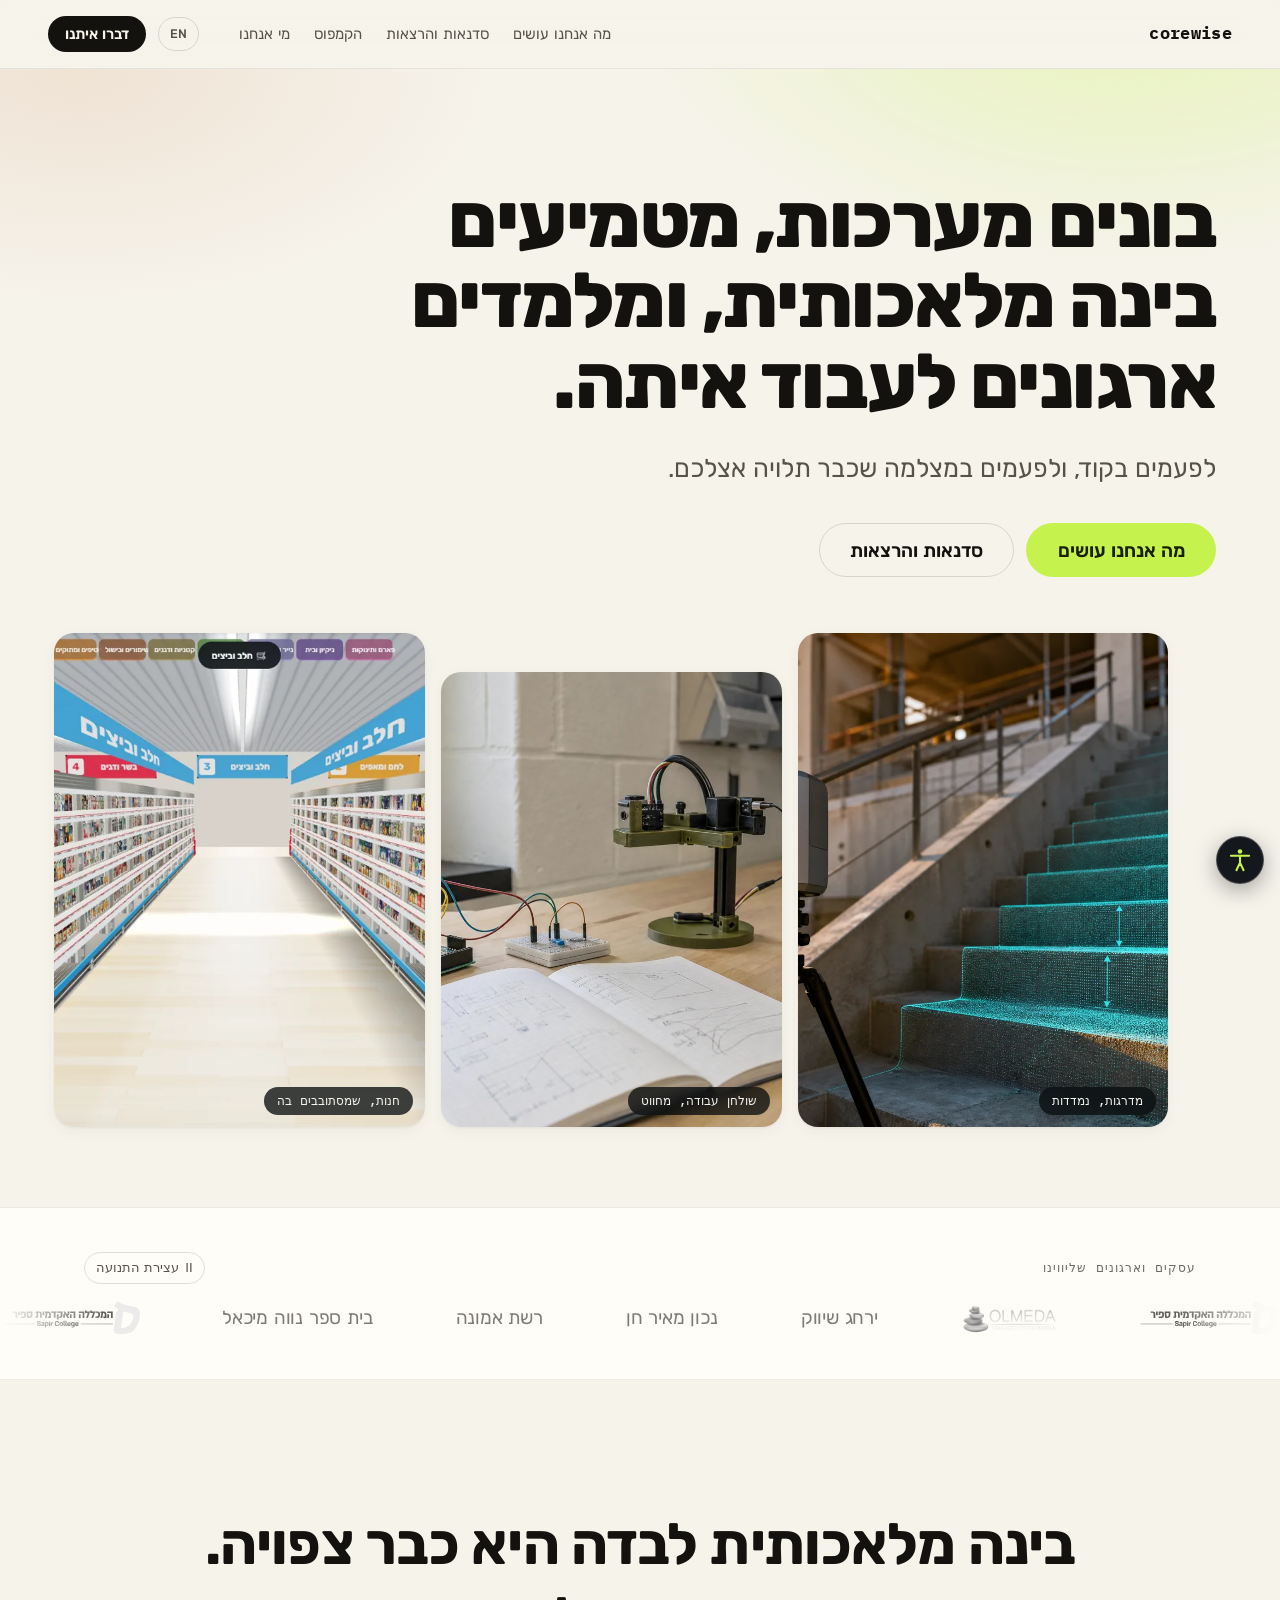
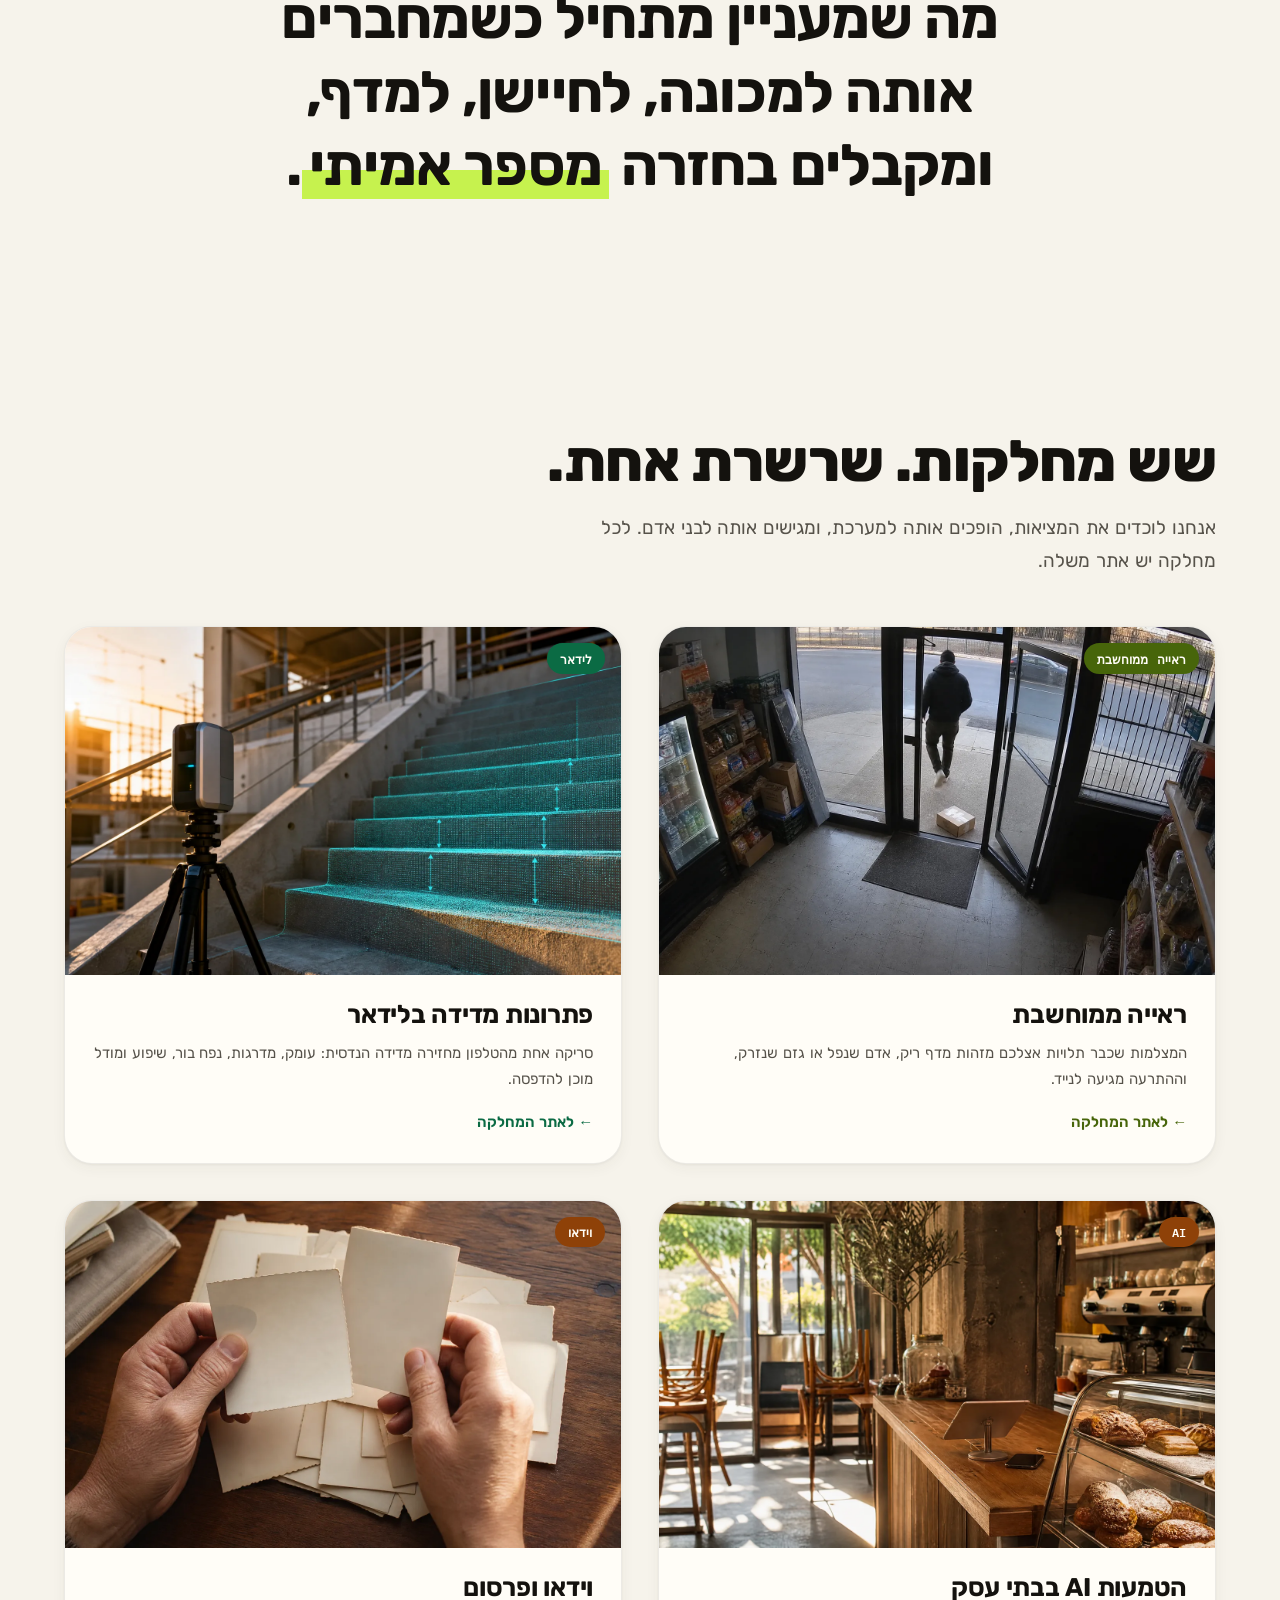
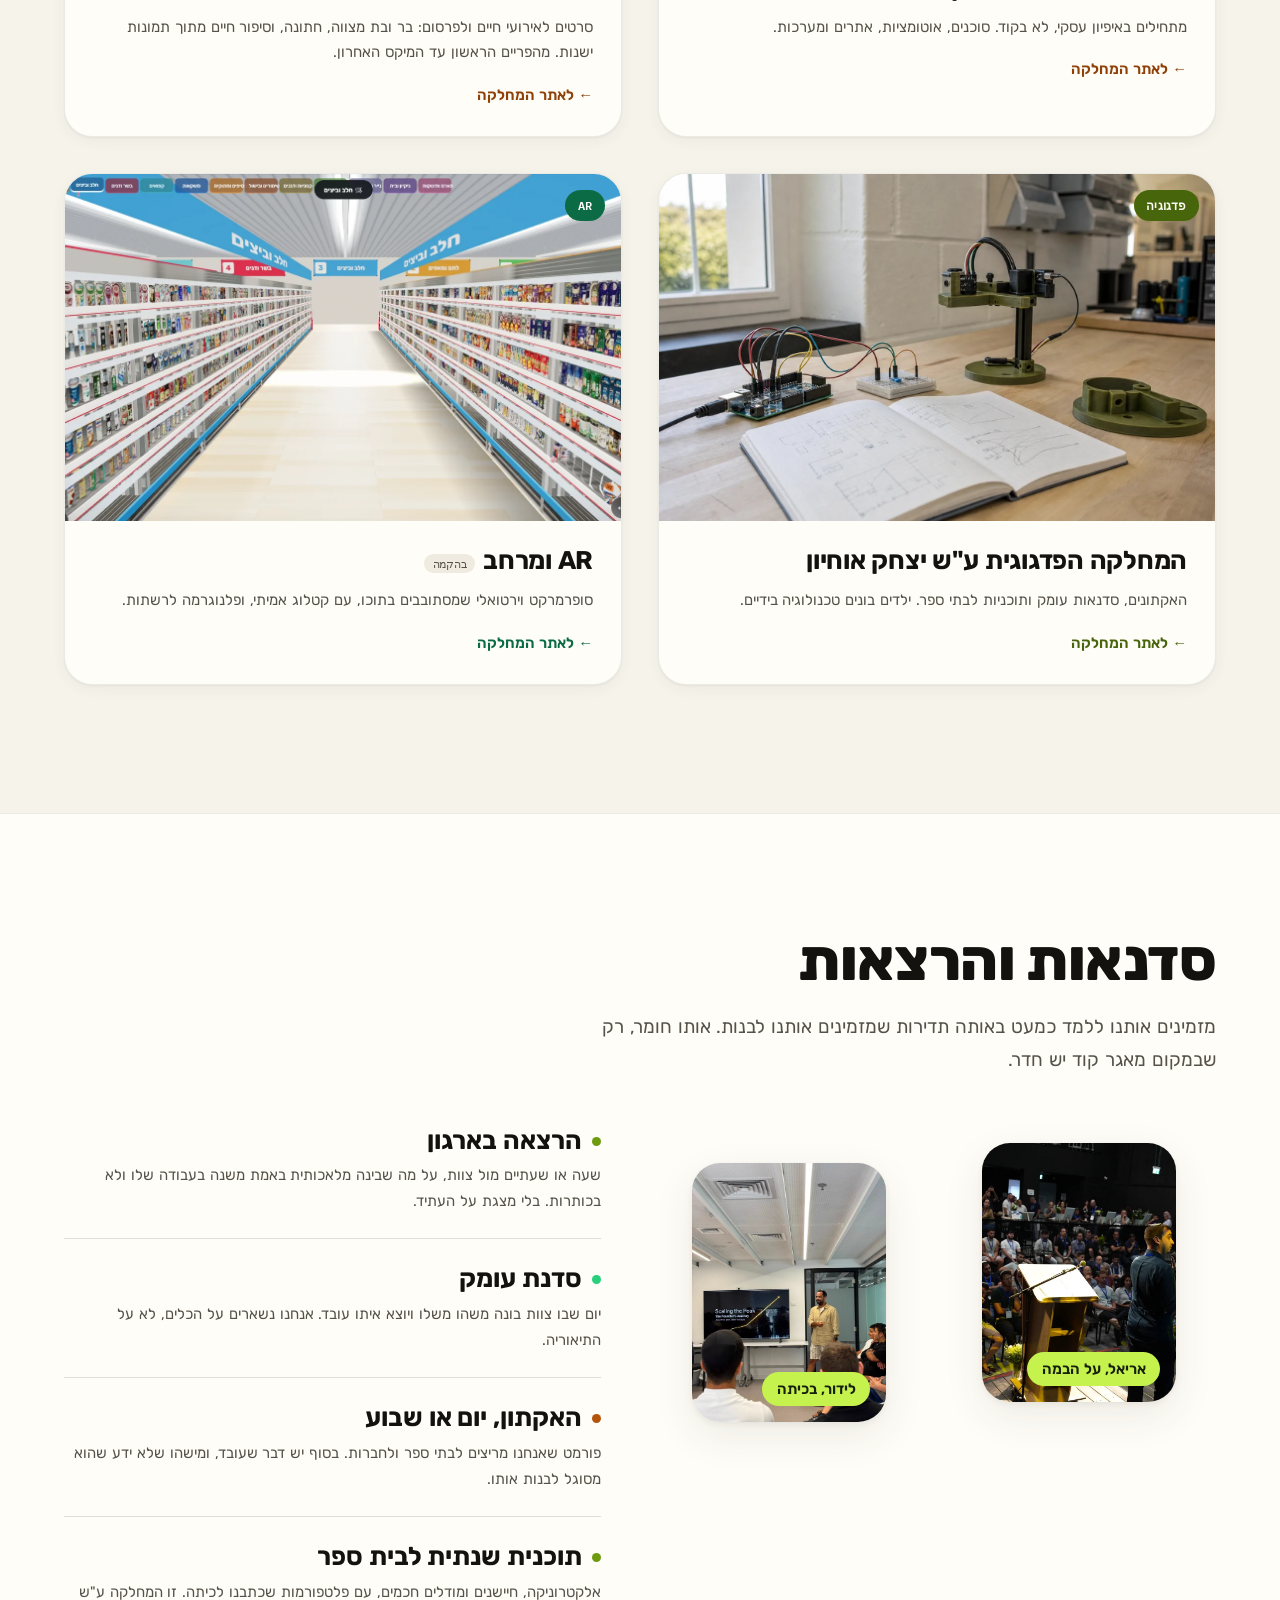
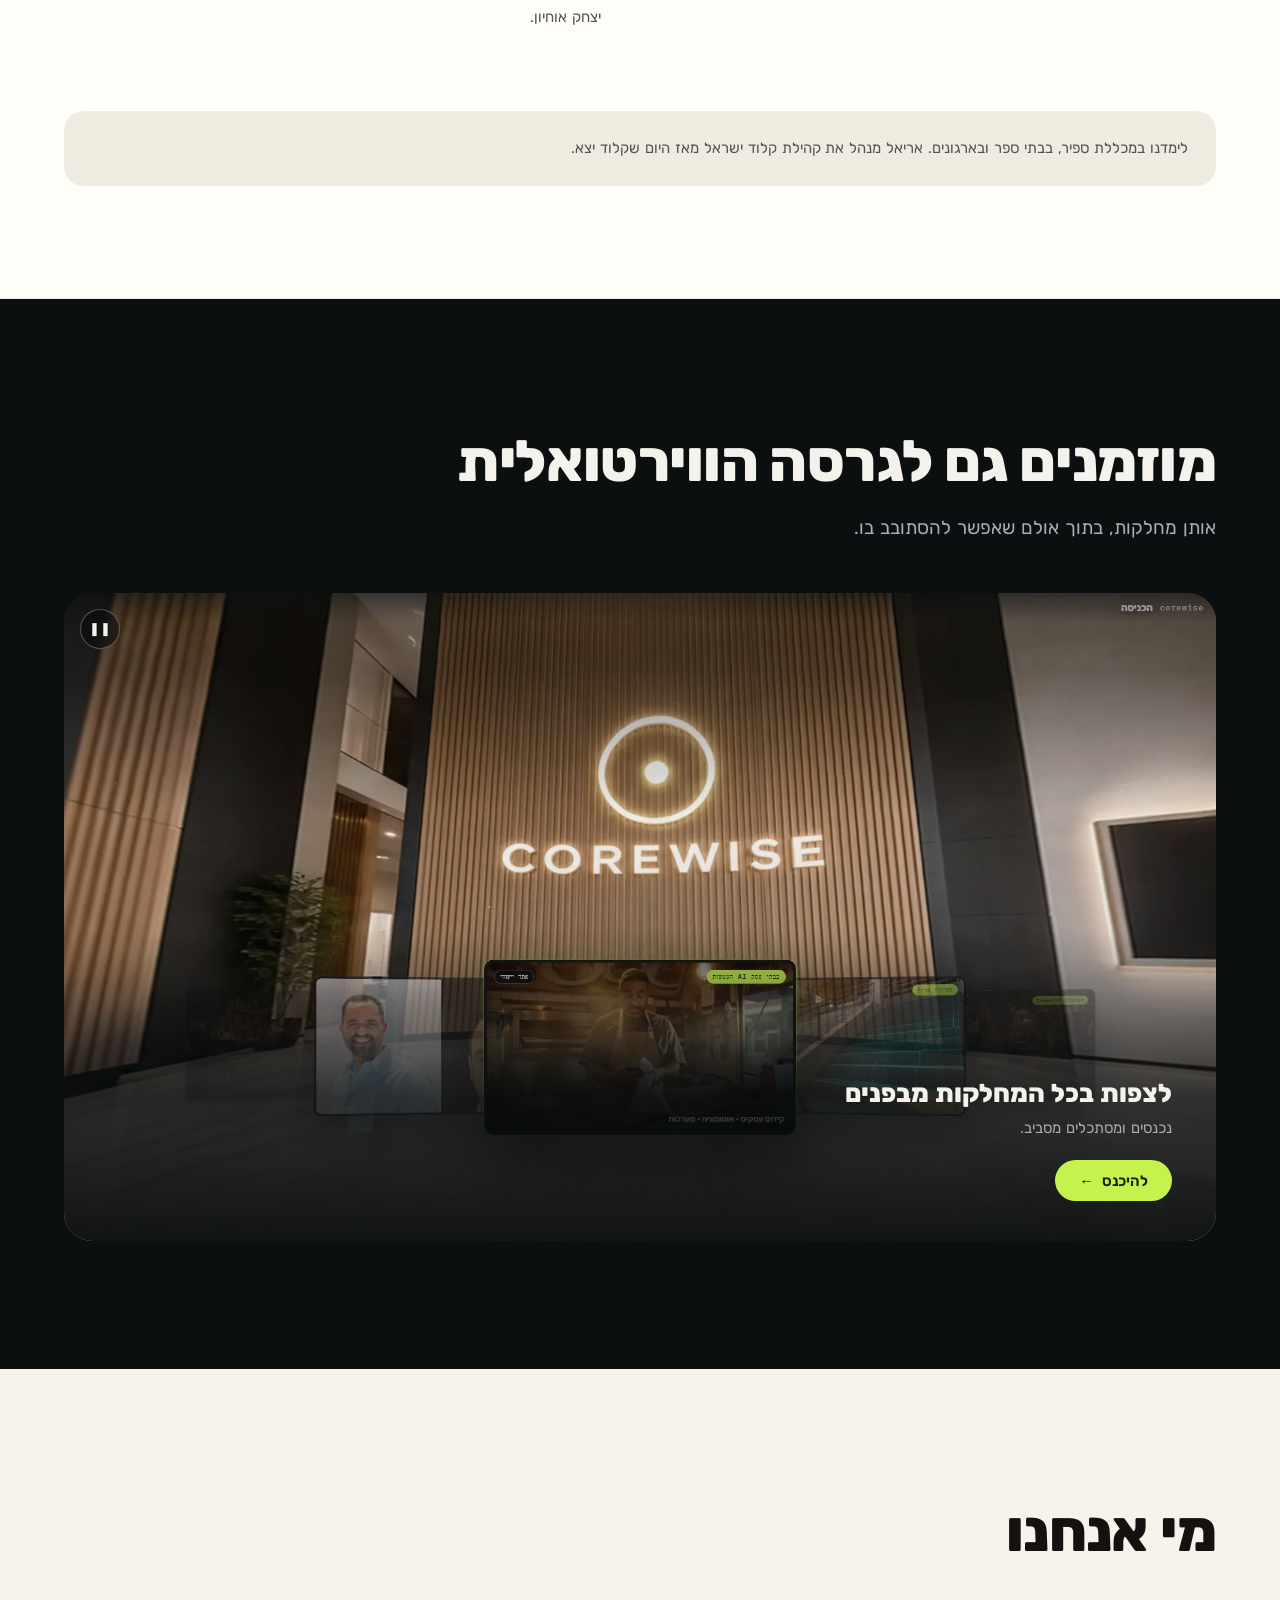
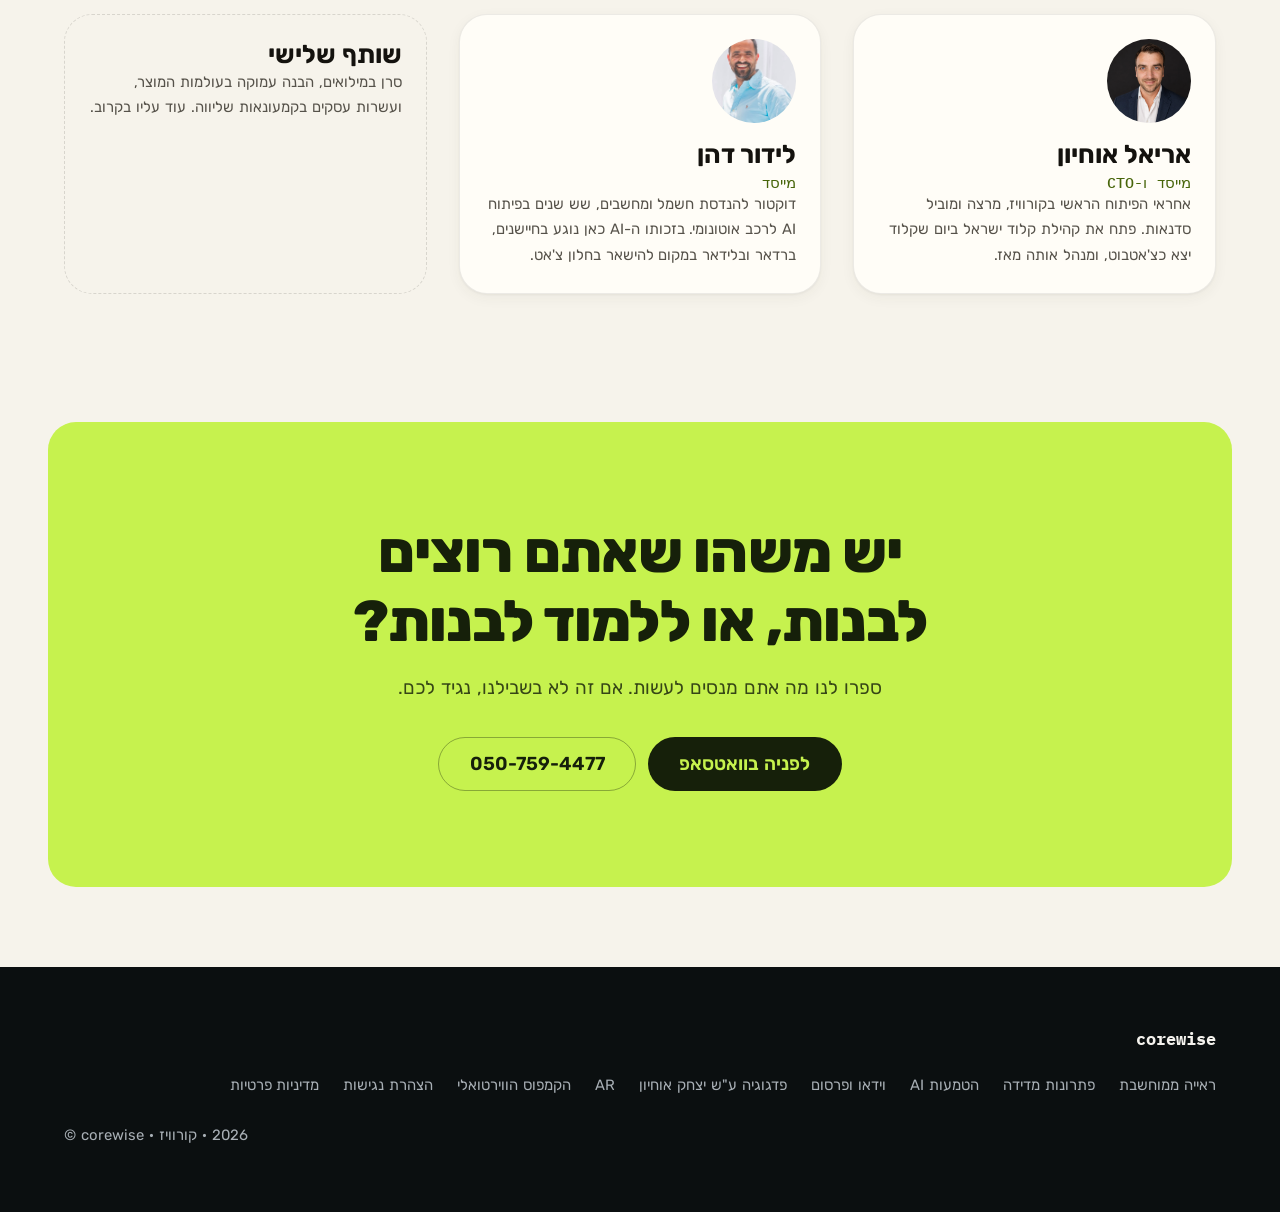
==== index.html @ 63fd4000 "feat: real photographs of Lidor teaching, placed where each one proves something Four photos arrived" ====
<!doctype html>
<html lang="he" dir="rtl">
<head>
<meta charset="utf-8" />
<meta name="viewport" content="width=device-width, initial-scale=1, viewport-fit=cover" />
<title data-en="Corewise · We build systems, we embed AI, and we teach organisations to work with it">Corewise · בונים מערכות, מטמיעים בינה מלאכותית, ומלמדים ארגונים לעבוד איתה</title>
<meta name="description" content="קורוויז: פיתוח מערכות, הטמעת בינה מלאכותית בעסקים, סדנאות והרצאות, מדידה בלידאר וראייה ממוחשבת שהופכת מצלמות קיימות לחכמות. נשארים עד שזה עובד." data-en-content="Corewise: systems development, AI embedded in businesses, workshops and talks, LiDAR measurement, and computer vision that turns existing cameras smart. We stay until it works.">
<meta property="og:title" content="Corewise · בונים בעצמנו, ונשארים עד שזה עובד" data-en-content="Corewise · We build it ourselves, and we stay until it works">
<meta property="og:description" content="שש מחלקות תחת קורה אחת: ראייה ממוחשבת, מדידה בלידאר, הטמעות AI, וידאו, פדגוגיה ו-AR." data-en-content="Six departments under one roof: computer vision, LiDAR, AI, video, pedagogy and AR.">
<meta property="og:image" content="home/campus-still.webp">
<meta name="theme-color" content="#F6F3EB">
<link rel="icon" href="favicon.svg" type="image/svg+xml">
<link rel="preconnect" href="https://fonts.googleapis.com">
<link rel="preconnect" href="https://fonts.gstatic.com" crossorigin>
<link href="https://fonts.googleapis.com/css2?family=Rubik:wght@400;500;600;700;800&family=IBM+Plex+Mono:wght@400;500&display=swap" rel="stylesheet">
<link rel="preload" as="image" href="home/campus-still.webp">
<link rel="stylesheet" href="a11y.css?v=1787100000">
<link rel="stylesheet" href="clients.css?v=1787500000">
<link rel="stylesheet" href="home.css?v=1788000000">
<script src="a11y.js?v=1787100000"></script>
<script src="i18n.js?v=1787100000" defer></script>
<script src="clients.js?v=1787500000" defer></script>
<script src="home.js?v=1788000000" defer></script>
<script src="pixel.js?v=1787900000" defer></script>
</head>
<body>
<noscript><img height="1" width="1" style="display:none" alt=""
src="https://www.facebook.com/tr?id=1063707116175844&ev=PageView&noscript=1"/></noscript>


<a class="cw-skip" href="#main" data-en="Skip to main content">דלג לתוכן הראשי</a>

<header class="top" role="banner">
  <a class="top__brand" href="/" aria-label="קורוויז, לדף הבית" data-en-aria-label="Corewise, home">corewise</a>
  <nav class="top__nav" aria-label="ניווט ראשי" data-en-aria-label="Main navigation">
    <a href="#work" data-en="What we do">מה אנחנו עושים</a>
    <a href="#learn" data-en="Workshops">סדנאות והרצאות</a>
    <a href="#built" data-en="The campus">הקמפוס</a>
    <a href="#who" data-en="Who we are">מי אנחנו</a>
  </nav>
  <span class="top__right">
    <button type="button" class="top__lang" data-lang-toggle lang="en" dir="ltr" aria-label="Switch to English">EN</button>
    <a class="top__wa" href="https://wa.me/972507594477" data-en="Talk to us">דברו איתנו</a>
  </span>
</header>

<main id="main" tabindex="-1" role="main">

  <!-- ── the answer, in five seconds ───────────────────────────────── -->
  <section class="hero">
    <div class="ambient" aria-hidden="true"></div>
    <div class="hero__in stagger">
      <h1 style="--i:0" data-en="We build systems, we embed AI, and we teach organisations to work with it.">בונים מערכות, מטמיעים בינה מלאכותית, ומלמדים ארגונים לעבוד איתה.</h1>
      <p class="hero__lede" style="--i:1" data-en="Sometimes in code, and sometimes in the camera already on your wall.">לפעמים בקוד, ולפעמים במצלמה שכבר תלויה אצלכם.</p>
      <div class="hero__cta" style="--i:2">
        <a class="btn btn--primary btn--lg" href="#work" data-en="See what we do">מה אנחנו עושים</a>
        <a class="btn btn--ghost btn--lg" href="#learn" data-en="Workshops and talks">סדנאות והרצאות</a>
      </div>
    </div>
  </section>

  <!-- Colour arrives before any of the copy does, and it is colour from the
       work itself: a scan, a classroom, a shop floor. -->
  <div class="strip" role="list">
    <figure role="listitem">
      <img src="measure/img/hero.webp" alt="סורק לידאר על גרם מדרגות, עם ענן נקודות" data-en-alt="A LiDAR scanner on a staircase with a point cloud" loading="lazy" decoding="async" width="1600" height="904">
      <figcaption data-en="A staircase, measured">מדרגות, נמדדות</figcaption>
    </figure>
    <figure role="listitem">
      <img src="pedagogy/img/hero.webp" alt="שולחן עבודה עם זרוע רובוטית ומחברת שרטוטים" data-en-alt="A workbench with a robot arm and a drawing notebook" loading="lazy" decoding="async" width="1600" height="900">
      <figcaption data-en="A workbench, wired">שולחן עבודה, מחווט</figcaption>
    </figure>
    <figure role="listitem">
      <img src="ar/img/store.webp" alt="מעבר בסופרמרקט וירטואלי, שילוט מחלקות ומדפים מלאים משני הצדדים" data-en-alt="An aisle in a virtual supermarket, department signage and full shelves on both sides" loading="lazy" decoding="async" width="1400" height="700">
      <figcaption data-en="A shop, walkable">חנות, שמסתובבים בה</figcaption>
    </figure>
  </div>

  <!-- ── the client wall ───────────────────────────────────────────── -->
  <section data-cw-clients data-base="" class="home-clients"></section>

  <section class="thesis">
    <p data-en-html="Artificial intelligence on its own is already predictable. It gets interesting when you connect it to a machine, a sensor, a shelf, and it hands back <mark>a real number</mark>.">בינה מלאכותית לבדה היא כבר צפויה. מה שמעניין מתחיל כשמחברים אותה למכונה, לחיישן, למדף, ומקבלים בחזרה <mark>מספר אמיתי</mark>.</p>
  </section>

  <!-- ── six departments ───────────────────────────────────────────── -->
  <section id="work" class="dept" aria-labelledby="dept-h">
    <header class="sec-head">
      <h2 id="dept-h" data-en="Six departments. One chain.">שש מחלקות. שרשרת אחת.</h2>
      <p data-en="We capture reality, turn it into a system, and hand it to people. Every department has a site of its own.">אנחנו לוכדים את המציאות, הופכים אותה למערכת, ומגישים אותה לבני אדם. לכל מחלקה יש אתר משלה.</p>
    </header>
    <div class="dgrid">
      <a class="dcard" href="/vision/" style="--acc:#6E9B0E;--acc-d:#47650A">
        <span class="dcard__shot">
          <img src="vision/img/hero.webp" alt="פריים ממצלמת אבטחה בכניסה לחנות, אדם יוצא ומשאיר חבילה על הרצפה" data-en-alt="A security camera frame at a shop entrance, a person leaving and a parcel left on the floor" loading="lazy" decoding="async" width="1600" height="900">
          <span class="dcard__chip" data-en="Computer vision">ראייה ממוחשבת</span>
        </span>
        <span class="dcard__body">
          <h3 data-en="Computer vision">ראייה ממוחשבת</h3>
          <p data-en="The cameras already on your wall spot an empty shelf, a person who fell or dumped green waste, and the alert reaches a phone.">המצלמות שכבר תלויות אצלכם מזהות מדף ריק, אדם שנפל או גזם שנזרק, וההתרעה מגיעה לנייד.</p>
          <span class="dcard__go" data-en="Open the department site"><i aria-hidden="true">←</i> לאתר המחלקה</span>
        </span>
      </a>
      <a class="dcard" href="/measure/" style="--acc:#26D07C;--acc-d:#0B6B44">
        <span class="dcard__shot">
          <img src="measure/img/hero.webp" alt="סריקת לידאר של גרם מדרגות" data-en-alt="A LiDAR scan of a staircase" loading="lazy" decoding="async" width="1600" height="904">
          <span class="dcard__chip" data-en="LiDAR">לידאר</span>
        </span>
        <span class="dcard__body">
          <h3 data-en="LiDAR measurement">פתרונות מדידה בלידאר</h3>
          <p data-en="One scan from a phone returns an engineering measurement: depth, stairs, pit volume, slope, and a model ready to print.">סריקה אחת מהטלפון מחזירה מדידה הנדסית: עומק, מדרגות, נפח בור, שיפוע ומודל מוכן להדפסה.</p>
          <span class="dcard__go" data-en="Open the department site"><i aria-hidden="true">←</i> לאתר המחלקה</span>
        </span>
      </a>
      <a class="dcard" href="/ai/" style="--acc:#B4530A;--acc-d:#8E4108">
        <span class="dcard__shot">
          <img src="ai/img/hero.webp" alt="דלפק של בית קפה ומאפייה, עם מסך קופה על השיש" data-en-alt="The counter of a cafe and bakery, with a point of sale screen on it" loading="lazy" decoding="async" width="1600" height="904">
          <span class="dcard__chip" data-en="AI">AI</span>
        </span>
        <span class="dcard__body">
          <h3 data-en="AI embedded in businesses">הטמעות AI בבתי עסק</h3>
          <p data-en="We start with a business spec, not with code. Agents, automations, sites and systems.">מתחילים באיפיון עסקי, לא בקוד. סוכנים, אוטומציות, אתרים ומערכות.</p>
          <span class="dcard__go" data-en="Open the department site"><i aria-hidden="true">←</i> לאתר המחלקה</span>
        </span>
      </a>
      <a class="dcard" href="/video/" style="--acc:#B4530A;--acc-d:#8E4108">
        <span class="dcard__shot">
          <img src="video/img/hero.webp" alt="ידיים מחזיקות צרור תצלומים ישנים מעל שולחן עץ" data-en-alt="Hands holding a bundle of old photographs over a wooden table" loading="lazy" decoding="async" width="1600" height="900">
          <span class="dcard__chip" data-en="Video">וידאו</span>
        </span>
        <span class="dcard__body">
          <h3 data-en="Video and advertising">וידאו ופרסום</h3>
          <p data-en="Films for life events and for advertising: bar and bat mitzvah, a wedding, a life story built out of old photographs. From the first frame to the last mix.">סרטים לאירועי חיים ולפרסום: בר ובת מצווה, חתונה, וסיפור חיים מתוך תמונות ישנות. מהפריים הראשון עד המיקס האחרון.</p>
          <span class="dcard__go" data-en="Open the department site"><i aria-hidden="true">←</i> לאתר המחלקה</span>
        </span>
      </a>
      <a class="dcard" href="/pedagogy/" style="--acc:#6E9B0E;--acc-d:#47650A">
        <span class="dcard__shot">
          <img src="pedagogy/img/hero.webp" alt="שולחן עבודה עם זרוע רובוטית, מעגל אלקטרוני ומחברת שרטוטים פתוחה" data-en-alt="A workbench with a robot arm, a breadboard circuit and an open drawing notebook" loading="lazy" decoding="async" width="1600" height="900">
          <span class="dcard__chip" data-en="Pedagogy">פדגוגיה</span>
        </span>
        <span class="dcard__body">
          <h3 data-en="The Yitzhak Ohayon Pedagogy Department">המחלקה הפדגוגית ע"ש יצחק אוחיון</h3>
          <p data-en="Hackathons, deep workshops and school programmes. Children build technology with their hands.">האקתונים, סדנאות עומק ותוכניות לבתי ספר. ילדים בונים טכנולוגיה בידיים.</p>
          <span class="dcard__go" data-en="Open the department site"><i aria-hidden="true">←</i> לאתר המחלקה</span>
        </span>
      </a>
      <a class="dcard" href="/ar/" style="--acc:#26D07C;--acc-d:#0B6B44">
        <span class="dcard__shot">
          <img src="ar/img/store.webp" alt="סופרמרקט וירטואלי" data-en-alt="A virtual supermarket" loading="lazy" decoding="async" width="1400" height="700">
          <span class="dcard__chip" data-en="AR">AR</span>
        </span>
        <span class="dcard__body">
          <h3 data-en="AR and spatial">AR ומרחב<span class="tag" data-en="in build">בהקמה</span></h3>
          <p data-en="A virtual supermarket you walk through, with a real catalogue, and a planogram for chains.">סופרמרקט וירטואלי שמסתובבים בתוכו, עם קטלוג אמיתי, ופלנוגרמה לרשתות.</p>
          <span class="dcard__go" data-en="Open the department site"><i aria-hidden="true">←</i> לאתר המחלקה</span>
        </span>
      </a>
    </div>
  </section>


  <!-- ── workshops and talks ───────────────────────────────────────── -->
  <section id="learn" class="learn" aria-labelledby="learn-h">
    <header class="sec-head">
      <h2 id="learn-h" data-en="Workshops and talks">סדנאות והרצאות</h2>
      <p data-en="We are asked to come and teach almost as often as we are asked to come and build. Same material, a room instead of a repository.">מזמינים אותנו ללמד כמעט באותה תדירות שמזמינים אותנו לבנות. אותו חומר, רק שבמקום מאגר קוד יש חדר.</p>
    </header>

    <div class="learn__grid">
      <div class="learn__shots">
        <figure class="learn__shot">
          <img src="works/lecture1.webp" alt="אריאל אוחיון מרצה מול אולם מלא" data-en-alt="Ariel Ohayon speaking to a full room" loading="lazy" decoding="async" width="1400" height="934">
          <figcaption class="learn__badge" data-en="Ariel, on stage">אריאל, על הבמה</figcaption>
        </figure>
        <figure class="learn__shot learn__shot--b">
          <img src="home/lidor-talk.webp" alt="לידור דהן מדבר מול קבוצת נערים בכיתה, על המסך הרצאה על מסע יזמות" data-en-alt="Lidor Dahan speaking to a group of teens in a classroom, a founder's-journey talk on the screen" loading="lazy" decoding="async" width="1100" height="1466">
          <figcaption class="learn__badge" data-en="Lidor, in the classroom">לידור, בכיתה</figcaption>
        </figure>
      </div>

      <div class="lgrid">
      <article class="lcard" style="--acc:#6E9B0E">
        <h3 data-en="A talk inside your organisation">הרצאה בארגון</h3>
        <p data-en="An hour or two in front of a team, on what AI actually changes in their work rather than in the headlines. No slideware about the future.">שעה או שעתיים מול צוות, על מה שבינה מלאכותית באמת משנה בעבודה שלו ולא בכותרות. בלי מצגת על העתיד.</p>
      </article>
      <article class="lcard" style="--acc:#26D07C">
        <h3 data-en="A deep workshop">סדנת עומק</h3>
        <p data-en="A day where a team builds something of its own and leaves with it working. We stay on the tools, not on the theory.">יום שבו צוות בונה משהו משלו ויוצא איתו עובד. אנחנו נשארים על הכלים, לא על התיאוריה.</p>
      </article>
      <article class="lcard" style="--acc:#B4530A">
        <h3 data-en="A hackathon, a day or a week">האקתון, יום או שבוע</h3>
        <p data-en="A format we run for schools and for companies. At the end of it there is a working thing, and somebody who did not know they could build it.">פורמט שאנחנו מריצים לבתי ספר ולחברות. בסוף יש דבר שעובד, ומישהו שלא ידע שהוא מסוגל לבנות אותו.</p>
      </article>
      <article class="lcard" style="--acc:#6E9B0E">
        <h3 data-en="A year-long school programme">תוכנית שנתית לבית ספר</h3>
        <p data-en="Electronics, sensors and smart models, with platforms we wrote for the classroom. This is the department named for Yitzhak Ohayon.">אלקטרוניקה, חיישנים ומודלים חכמים, עם פלטפורמות שכתבנו לכיתה. זו המחלקה ע"ש יצחק אוחיון.</p>
      </article>
      </div>
    </div>

    <p class="learn__proof" data-en="We have taught at Sapir College, in schools and inside organisations. Ariel has run the Claude Israel community since the day Claude launched.">לימדנו במכללת ספיר, בבתי ספר ובארגונים. אריאל מנהל את קהילת קלוד ישראל מאז היום שקלוד יצא.</p>
  </section>

  <!-- ── proof: the things we made ─────────────────────────────────── -->
  <section id="built" class="built" aria-labelledby="built-h">
    <header class="sec-head">
      <h2 id="built-h" data-en="You are welcome in the virtual version too">מוזמנים גם לגרסה הווירטואלית</h2>
      <p data-en="The same departments, inside a hall you can walk around.">אותן מחלקות, בתוך אולם שאפשר להסתובב בו.</p>
    </header>

    <!-- One address to read the company, one address to be shown what it can
         build. This is the door to the second one: a real link, not an iframe
         that half-opens the experience inside the page. -->
    <div class="door">
      <!-- The still showed an empty lobby, which advertised nothing. This is
           the hall itself, stepping through its departments, so the door shows
           what is behind it. Decorative to assistive tech: the link beside it
           already says where it goes. -->
      <video class="door__bg" poster="home/campus-still.webp" width="1920" height="1080"
             muted loop playsinline preload="none" aria-hidden="true" tabindex="-1"
             data-src="home/campus-loop.mp4" data-src-sm="home/campus-loop-720.mp4"></video>
      <a class="door__hit" href="/campus/">
        <span class="door__in">
          <span class="door__t" data-en="See every department from the inside">לצפות בכל המחלקות מבפנים</span>
          <span class="door__sub" data-en="Step in and look around.">נכנסים ומסתכלים מסביב.</span>
          <span class="door__go"><span data-en="Come in">להיכנס</span> <i aria-hidden="true">←</i></span>
        </span>
      </a>
      <!-- WCAG 2.2.2: motion that starts on its own and runs past five seconds
           needs a control. Added by home.js, so it never appears without one
           that works. -->
    </div>

  </section>

  <!-- ── who ───────────────────────────────────────────────────────── -->
  <section id="who" class="who" aria-labelledby="who-h">
    <header class="sec-head">
      <h2 id="who-h" data-en="Who we are">מי אנחנו</h2>
    </header>
    <div class="people">
      <article class="person">
        <img src="ariel.webp" alt="אריאל אוחיון" data-en-alt="Ariel Ohayon" loading="lazy" decoding="async" width="300" height="300">
        <div>
          <h3>אריאל אוחיון <span data-en="Founder and CTO">מייסד ו-CTO</span></h3>
          <p data-en="Lead developer at Corewise, lecturer and workshop leader. Founded the Claude Israel community on the day Claude launched as a chatbot, and has run it since.">אחראי הפיתוח הראשי בקורוויז, מרצה ומוביל סדנאות. פתח את קהילת קלוד ישראל ביום שקלוד יצא כצ'אטבוט, ומנהל אותה מאז.</p>
        </div>
      </article>
      <article class="person">
        <img src="lidor.jpeg" alt="לידור דהן" data-en-alt="Lidor Dahan" loading="lazy" decoding="async" width="300" height="300">
        <div>
          <h3>לידור דהן <span data-en="Founder">מייסד</span></h3>
          <p data-en="PhD in electrical and computer engineering, six years developing AI for autonomous vehicles. He is the reason the AI here touches sensors, radar and LiDAR rather than staying in a chat window.">דוקטור להנדסת חשמל ומחשבים, שש שנים בפיתוח AI לרכב אוטונומי. בזכותו ה-AI כאן נוגע בחיישנים, ברדאר ובלידאר במקום להישאר בחלון צ'אט.</p>
        </div>
      </article>
      <article class="person person--soon">
        <div>
          <h3 data-en="A third partner">שותף שלישי</h3>
          <p data-en="A captain in the reserves, deep product knowledge, and dozens of retail businesses he has worked with. More on him soon.">סרן במילואים, הבנה עמוקה בעולמות המוצר, ועשרות עסקים בקמעונאות שליווה. עוד עליו בקרוב.</p>
        </div>
      </article>
    </div>
  </section>

  <!-- ── contact ───────────────────────────────────────────────────── -->
  <section class="cta" aria-labelledby="cta-h">
    <h2 id="cta-h" data-en="Is there something you want to build, or to learn to build?">יש משהו שאתם רוצים לבנות, או ללמוד לבנות?</h2>
    <p data-en="Tell us what you are trying to do. If it is not for us, we will say so.">ספרו לנו מה אתם מנסים לעשות. אם זה לא בשבילנו, נגיד לכם.</p>
    <div class="cta__row">
      <a class="btn btn--dark btn--lg" href="https://wa.me/972507594477" data-en="Message us on WhatsApp">לפניה בוואטסאפ</a>
      <a class="btn btn--ghost btn--lg" href="tel:+972507594477" dir="ltr">050-759-4477</a>
    </div>
  </section>

</main>

<footer class="foot" role="contentinfo">
  <div class="foot__in">
    <span class="foot__brand">corewise</span>
    <nav class="foot__nav" aria-label="אתרי המחלקות" data-en-aria-label="Department sites">
      <a href="/vision/" data-en="Computer vision">ראייה ממוחשבת</a>
      <a href="/measure/" data-en="LiDAR measurement">פתרונות מדידה</a>
      <a href="/ai/" data-en="AI in businesses">הטמעות AI</a>
      <a href="/video/" data-en="Video">וידאו ופרסום</a>
      <a href="/pedagogy/" data-en="Yitzhak Ohayon Pedagogy">פדגוגיה ע"ש יצחק אוחיון</a>
      <a href="/ar/">AR</a>
      <a href="/campus/" data-en="The virtual campus">הקמפוס הווירטואלי</a>
      <a href="/negishut/" data-en="Accessibility statement">הצהרת נגישות</a>
      <a href="/privacy/" data-en="Privacy policy">מדיניות פרטיות</a>
    </nav>
    <p class="foot__fine" dir="ltr" data-en-html="© corewise · 2026">© corewise · <span dir="rtl">קורוויז</span> · 2026</p>
  </div>
</footer>

</body>
</html>
---- a11y.css ----
/* Corewise accessibility preferences, presentation layer.
   Shared verbatim by the hall and by every department site; copy, do not fork.
   Every rule here is driven by a class that a11y.js puts on <html>, and by
   nothing else. Read a11y.js first for why that separation is strict. */

/* ---------- skip link ----------
   Written in HTML on every page rather than injected, so it still works with
   JavaScript off, which is exactly the case where a visitor most needs it.
   inset-inline-start, not left: in Hebrew the page is RTL and a physical
   left throws the link to the wrong edge when it takes focus. */
.cw-skip {
  position: absolute;
  inset-block-start: -100vh;
  inset-inline-start: 1rem;
  z-index: 10000;
  padding: .7rem 1.2rem;
  border-radius: 0 0 10px 10px;
  background: #0e1216;
  color: #fff;
  font: 600 1rem/1.2 Rubik, system-ui, sans-serif;
  text-decoration: none;
}
.cw-skip:focus {
  inset-block-start: 0;
  outline: 3px solid #C6F24E;
  outline-offset: 2px;
}

/* ---------- text alternative to the 3D campus (hall only) ----------
   Clipped rather than display:none, because display:none would take it out of
   the accessibility tree and defeat the entire point: a screen reader has to
   find this, a sighted mouse user never needs to. It unfolds into a real
   panel the moment anything inside it takes focus. */
.cw-alt {
  position: absolute;
  width: 1px; height: 1px;
  margin: -1px; padding: 0; overflow: hidden;
  clip: rect(0 0 0 0); clip-path: inset(50%); white-space: nowrap;
}
.cw-alt:focus-within, .cw-alt:focus {
  position: fixed;
  inset-block-start: 0; inset-inline-start: 0;
  width: min(30rem, 100vw); height: auto;
  max-height: 100vh; overflow-y: auto;
  margin: 0; padding: 1.5rem 1.75rem;
  clip: auto; clip-path: none; white-space: normal;
  z-index: 10001;
  background: #0e1216; color: #eef2f4;
  font: 400 1rem/1.7 Rubik, system-ui, sans-serif;
  box-shadow: 0 20px 60px rgba(0,0,0,.6);
}
.cw-alt h1 { margin: 0 0 .5rem; font-size: 1.5rem; }
.cw-alt p { margin: 0 0 1rem; opacity: .8; font-size: .95rem; }
.cw-alt ul { margin: 0; padding-inline-start: 1.2rem; }
.cw-alt li { margin-block-end: .45rem; }
.cw-alt a { color: #C6F24E; }

/* A focus ring that is actually visible, everywhere, at AA contrast against
   both the light and the dark sites. Browsers hide the default ring on click;
   :focus-visible puts it back only for keyboard users, which is who needs it. */
:focus-visible {
  outline: 3px solid #C6F24E;
  outline-offset: 2px;
}
html.a11y-contrast-high :focus-visible { outline-color: #ff0; }

/* ---------- trigger ---------- */
.cw-a11y-trigger {
  position: fixed;
  inset-block-end: max(1rem, env(safe-area-inset-bottom));
  /* physical right, not inset-inline-start: the hall pins its own assistant
     launcher to physical left in both languages, and a logical property would
     swing this button straight onto it the moment the visitor picks English */
  right: max(1rem, env(safe-area-inset-right));
  z-index: 9997;
  width: 48px; height: 48px;
  display: grid; place-items: center;
  padding: 0;
  border: 1px solid rgba(255,255,255,.22);
  border-radius: 50%;
  background: #14181c;
  color: #C6F24E;
  cursor: pointer;
  box-shadow: 0 6px 22px rgba(0,0,0,.34);
  transition: transform .18s ease, background .18s ease;
}
.cw-a11y-trigger:hover { transform: scale(1.07); background: #1b2126; }
.cw-a11y-trigger svg {
  width: 26px; height: 26px;
  fill: none; stroke: currentColor;
  stroke-width: 1.9; stroke-linecap: round; stroke-linejoin: round;
}
.cw-a11y-trigger svg circle { fill: currentColor; stroke: none; }

/* ---------- panel ---------- */
.cw-a11y-panel {
  position: fixed;
  inset-block-end: calc(max(1rem, env(safe-area-inset-bottom)) + 60px);
  right: max(1rem, env(safe-area-inset-right));
  z-index: 9998;
  width: min(23rem, calc(100vw - 2rem));
  max-height: min(34rem, calc(100vh - 6rem));
  overflow-y: auto;
  padding: 1.1rem;
  border: 1px solid rgba(255,255,255,.16);
  border-radius: 16px;
  background: #11161a;
  color: #eef2f4;
  font-family: Rubik, system-ui, sans-serif;
  box-shadow: 0 18px 54px rgba(0,0,0,.5);
}
/* [hidden] is only display:none at user-agent strength, so any display
   declaration of our own would quietly outrank it. */
.cw-a11y-panel[hidden] { display: none; }

.cw-a11y-head { display: flex; align-items: center; justify-content: space-between; gap: .5rem; margin-block-end: .9rem; }
.cw-a11y-head h2 { margin: 0; font-size: 1.05rem; font-weight: 700; color: #fff; }
.cw-a11y-x {
  width: 32px; height: 32px; flex: none;
  border: 1px solid rgba(255,255,255,.2); border-radius: 8px;
  background: transparent; color: #eef2f4; font-size: .9rem; cursor: pointer;
}
.cw-a11y-x:hover { background: rgba(255,255,255,.09); }

.cw-a11y-grid { display: grid; grid-template-columns: repeat(3, 1fr); gap: .5rem; }
.cw-a11y-card {
  display: grid; gap: .18rem; place-items: center;
  min-height: 84px; padding: .55rem .3rem;
  border: 1px solid rgba(255,255,255,.15); border-radius: 12px;
  background: rgba(255,255,255,.045);
  color: #eef2f4; font: inherit; text-align: center; cursor: pointer;
  transition: background .15s ease, border-color .15s ease;
}
.cw-a11y-card:hover { background: rgba(255,255,255,.1); }
.cw-a11y-card.is-on { border-color: #C6F24E; background: rgba(198,242,78,.15); }
.cw-a11y-ico { font-size: 1.15rem; line-height: 1; color: #C6F24E; }
.cw-a11y-lbl { font-size: .72rem; font-weight: 500; line-height: 1.25; }
.cw-a11y-val { font-size: .66rem; opacity: .68; }

.cw-a11y-reset {
  width: 100%; margin-block-start: .7rem; padding: .6rem;
  border: 1px solid rgba(255,255,255,.2); border-radius: 10px;
  background: transparent; color: #eef2f4;
  font: 600 .82rem Rubik, system-ui, sans-serif; cursor: pointer;
}
.cw-a11y-reset:hover { background: rgba(255,255,255,.09); }
.cw-a11y-note, .cw-a11y-hint { margin: .6rem 0 0; font-size: .68rem; line-height: 1.5; opacity: .62; }
.cw-a11y-link { display: inline-block; margin-block-start: .5rem; color: #C6F24E; font-size: .78rem; }

/* visually hidden, still announced */
.cw-a11y-live {
  position: absolute; width: 1px; height: 1px;
  margin: -1px; padding: 0; overflow: hidden;
  clip: rect(0 0 0 0); clip-path: inset(50%); white-space: nowrap;
}

@media (max-width: 480px) {
  .cw-a11y-panel { width: calc(100vw - 1.5rem); right: .75rem; }
  .cw-a11y-card { min-height: 78px; }
}

/* ===================================================================
   The preference classes themselves.
   =================================================================== */

/* --- highlight links --- */
html.a11y-links a:not(.cw-a11y-trigger):not(.cw-skip) {
  text-decoration: underline !important;
  text-underline-offset: 3px !important;
  outline: 1px dashed currentColor;
  outline-offset: 2px;
}

/* --- contrast ---
   A filter on the ROOT element is the one place it is safe: per the Filter
   Effects spec the root is exempt from the rule that a filter creates a
   containing block for fixed-position descendants. Put this same filter on
   body instead and every position:fixed element on the site, including the
   hall's own overlays, silently reanchors. */
html.a11y-contrast-invert { filter: invert(1) hue-rotate(180deg); background: #fff; }
html.a11y-contrast-mono { filter: grayscale(1) contrast(1.12); }

/* Media should not be inverted twice; flip it back so photographs and video
   stay recognisable while the interface around them inverts. */
html.a11y-contrast-invert img,
html.a11y-contrast-invert video,
html.a11y-contrast-invert canvas,
html.a11y-contrast-invert svg image,
html.a11y-contrast-invert [style*="background-image"] {
  filter: invert(1) hue-rotate(180deg);
}

html.a11y-contrast-high body,
html.a11y-contrast-high body * {
  background-color: #000 !important;
  background-image: none !important;
  color: #fff !important;
  border-color: #fff !important;
  text-shadow: none !important;
}
html.a11y-contrast-high a, html.a11y-contrast-high a * { color: #ff0 !important; text-decoration: underline !important; }
html.a11y-contrast-high button, html.a11y-contrast-high [role="button"] { border: 2px solid #fff !important; }
html.a11y-contrast-high img, html.a11y-contrast-high video { filter: contrast(1.15); }

/* The widget has to survive whatever the visitor just did to the page, or
   they cannot reach the control that turns it off again. */
html.a11y-contrast-invert #cw-a11y-panel,
html.a11y-contrast-invert #cw-a11y-trigger,
html.a11y-contrast-mono #cw-a11y-panel,
html.a11y-contrast-mono #cw-a11y-trigger {
  filter: invert(1) hue-rotate(180deg);
}
html.a11y-contrast-high #cw-a11y-panel,
html.a11y-contrast-high #cw-a11y-panel * {
  background-color: #000 !important;
  color: #fff !important;
  border-color: #fff !important;
}
html.a11y-contrast-high .cw-a11y-card.is-on { outline: 2px solid #ff0 !important; }

/* --- text size ---
   The sites size their type in rem, so moving the root moves everything that
   matters. Anything locked to px or vw stays put, which is the honest
   trade-off of scaling rather than zooming. */
html.a11y-text-115 { font-size: 115%; }
html.a11y-text-130 { font-size: 130%; }
html.a11y-text-150 { font-size: 150%; }
/* the widget is a fixed instrument, not page content: keep it usable */
html[class*="a11y-text-"] #cw-a11y-panel,
html[class*="a11y-text-"] #cw-a11y-trigger { font-size: 16px; }

/* --- line spacing --- */
html.a11y-lines-16 body :is(p, li, dd, dt, blockquote, figcaption, td, th) { line-height: 1.6 !important; }
html.a11y-lines-20 body :is(p, li, dd, dt, blockquote, figcaption, td, th) { line-height: 2 !important; }

/* --- readable font ---
   An OS stack only. Shipping a webfont here would re-flow the page under a
   visitor who asked for nothing but legibility. */
html.a11y-font-readable body,
html.a11y-font-readable body :not(code):not(pre):not(kbd) {
  font-family: Arial, "Segoe UI", Tahoma, "Noto Sans Hebrew", sans-serif !important;
  letter-spacing: .01em;
}

/* --- highlight headings --- */
html.a11y-headings body :is(h1, h2, h3, h4, h5, h6) {
  outline: 2px solid #C6F24E;
  outline-offset: 3px;
  background: rgba(198,242,78,.14);
}

/* --- cursor --- */
html.a11y-cursor-black, html.a11y-cursor-black * {
  cursor: url("data:image/svg+xml,%3Csvg xmlns='http://www.w3.org/2000/svg' width='32' height='32' viewBox='0 0 32 32'%3E%3Cpath d='M6 2l18 13-8 1.4 4.6 9.2-3.6 1.8L12.4 18 6 24z' fill='%23000' stroke='%23fff' stroke-width='1.4'/%3E%3C/svg%3E") 4 2, auto !important;
}
html.a11y-cursor-big, html.a11y-cursor-big * {
  cursor: url("data:image/svg+xml,%3Csvg xmlns='http://www.w3.org/2000/svg' width='56' height='56' viewBox='0 0 32 32'%3E%3Cpath d='M6 2l18 13-8 1.4 4.6 9.2-3.6 1.8L12.4 18 6 24z' fill='%23fff' stroke='%23000' stroke-width='1.4'/%3E%3C/svg%3E") 7 3, auto !important;
}
html.a11y-cursor-big.a11y-cursor-black, html.a11y-cursor-big.a11y-cursor-black * {
  cursor: url("data:image/svg+xml,%3Csvg xmlns='http://www.w3.org/2000/svg' width='56' height='56' viewBox='0 0 32 32'%3E%3Cpath d='M6 2l18 13-8 1.4 4.6 9.2-3.6 1.8L12.4 18 6 24z' fill='%23000' stroke='%23fff' stroke-width='1.4'/%3E%3C/svg%3E") 7 3, auto !important;
}

/* --- stop animations --- */
html.a11y-reduce-motion *,
html.a11y-reduce-motion *::before,
html.a11y-reduce-motion *::after {
  animation-duration: .001ms !important;
  animation-iteration-count: 1 !important;
  transition-duration: .001ms !important;
  scroll-behavior: auto !important;
}

/* The visitor asked the operating system for less motion. Honour it without
   waiting to be asked twice, and without overriding a deliberate opt-in. */
@media (prefers-reduced-motion: reduce) {
  html:not(.a11y-motion-ok) *,
  html:not(.a11y-motion-ok) *::before,
  html:not(.a11y-motion-ok) *::after {
    animation-duration: .001ms !important;
    animation-iteration-count: 1 !important;
    transition-duration: .001ms !important;
  }
}

/* --- print ---
   None of this follows the visitor onto paper. --- */
@media print {
  .cw-a11y-trigger, .cw-a11y-panel, .cw-skip { display: none !important; }
  html[class*="a11y-"] { filter: none !important; font-size: 100% !important; }
  html[class*="a11y-"] body, html[class*="a11y-"] body * {
    background: #fff !important; color: #000 !important;
  }
}
---- clients.css ----
/* Corewise client strip, the moving logo bar.
   Shared verbatim by every site that shows it; copy, do not fork.

   Two things drive the design.

   First, WCAG 2.2.2: content that moves automatically for more than five
   seconds needs a way to stop it. We publish an accessibility statement, so
   this is not optional here. The strip therefore ships a real pause button,
   pauses on hover and on keyboard focus, and honours both the visitor's
   operating-system reduced-motion setting and the a11y-reduce-motion class
   our own widget sets.

   Second, a logo strip that renders logos at whatever size their files
   happen to be looks like a ransom note. Every logo is normalised to the
   same optical height and desaturated at rest, so the row reads as one line
   of text rather than a pile of brands, and colour returns on hover. */

.cw-clients {
  --h: 34px;                 /* optical logo height, the whole thing keys off this */
  --gap: clamp(2.5rem, 6vw, 5rem);
  --speed: 42s;
  position: relative;
  padding-block: clamp(1.75rem, 4vw, 2.75rem);
  overflow: hidden;
}

.cw-clients__head {
  display: flex;
  align-items: center;
  justify-content: space-between;
  gap: 1rem;
  max-width: 72rem;
  margin-inline: auto;
  margin-block-end: 1.1rem;
  padding-inline: 1.25rem;
}

.cw-clients__title {
  margin: 0;
  font: 500 .78rem/1.4 var(--font-mono, "IBM Plex Mono", ui-monospace, monospace);
  letter-spacing: .08em;
  text-transform: uppercase;
  opacity: .62;
}

.cw-clients__pause {
  flex: none;
  display: inline-flex;
  align-items: center;
  gap: .4rem;
  min-height: 32px;
  padding: .3rem .7rem;
  border: 1px solid currentColor;
  border-radius: 999px;
  background: transparent;
  color: inherit;
  font: 500 .72rem/1 inherit;
  opacity: .55;
  cursor: pointer;
  transition: opacity .15s ease;
}
.cw-clients__pause:hover, .cw-clients__pause:focus-visible { opacity: 1; }
.cw-clients__pause i { font-style: normal; }

/* The viewport. The mask fades both ends so logos enter and leave instead of
   being guillotined at the edge. */
.cw-clients__view {
  position: relative;
  display: flex;
  overflow: hidden;
  -webkit-mask-image: linear-gradient(90deg, transparent, #000 8%, #000 92%, transparent);
          mask-image: linear-gradient(90deg, transparent, #000 8%, #000 92%, transparent);
}

/* Two identical tracks sit side by side and both translate by exactly one
   track width, so the seam lands where the first logo already is. Any other
   arrangement produces a visible jump once per loop. */
.cw-clients__track {
  display: flex;
  align-items: center;
  gap: var(--gap);
  padding-inline-end: var(--gap);
  flex: 0 0 auto;
  animation: cw-clients-roll var(--speed) linear infinite;
  will-change: transform;
}

@keyframes cw-clients-roll {
  from { transform: translate3d(0, 0, 0); }
  to   { transform: translate3d(-100%, 0, 0); }
}

/* direction: the strip always travels the same visual way, whatever the
   document direction, so an RTL page does not reverse the reading rhythm */
[dir="rtl"] .cw-clients__track { animation-name: cw-clients-roll-rtl; }
@keyframes cw-clients-roll-rtl {
  from { transform: translate3d(0, 0, 0); }
  to   { transform: translate3d(100%, 0, 0); }
}

.cw-clients__view:hover .cw-clients__track,
.cw-clients__view:focus-within .cw-clients__track,
.cw-clients.is-paused .cw-clients__track { animation-play-state: paused; }

/* ---------- an item ---------- */
.cw-clients__item {
  flex: 0 0 auto;
  display: grid;
  place-items: center;
  height: var(--h);
  text-decoration: none;
  color: inherit;
}

.cw-clients__item img {
  height: var(--h);
  width: auto;
  max-width: 190px;
  object-fit: contain;
  filter: grayscale(1);
  opacity: .62;
  transition: filter .25s ease, opacity .25s ease;
}
.cw-clients__item:hover img,
.cw-clients__item:focus-visible img { filter: grayscale(0); opacity: 1; }

/* A wordmark for a client with no logo file. It is deliberately not styled to
   imitate a logo: it is set in the page's own type, so it reads as a name we
   typed rather than a brand asset we invented. */
.cw-clients__word {
  display: grid;
  place-items: center;
  height: var(--h);
  padding-inline: .2rem;
  font: 600 clamp(.95rem, 2.2vw, 1.15rem)/1 inherit;
  letter-spacing: -.01em;
  white-space: nowrap;
  opacity: .55;
  transition: opacity .25s ease;
}
.cw-clients__item:hover .cw-clients__word,
.cw-clients__item:focus-visible .cw-clients__word { opacity: 1; }

/* On a dark surface a dark logo disappears. Invert the raster logos there and
   let the SVG take currentColor. */
.cw-clients.is-dark .cw-clients__item img { filter: grayscale(1) invert(1) brightness(1.6); }
.cw-clients.is-dark .cw-clients__item:hover img { filter: none; }

/* ---------- motion off ----------
   Both switches: the visitor's OS setting, and our own widget's class. When
   motion is off the strip stops being a marquee and becomes a wrapped row,
   which is the honest static equivalent rather than a frozen half-cut line. */
@media (prefers-reduced-motion: reduce) {
  .cw-clients__track { animation: none; }
  .cw-clients__view { -webkit-mask-image: none; mask-image: none; overflow: visible; }
  .cw-clients__track:nth-child(2) { display: none; }
  .cw-clients__track { flex-wrap: wrap; justify-content: center; row-gap: 1.5rem; }
  .cw-clients__pause { display: none; }
}
html.a11y-reduce-motion .cw-clients__track { animation: none; }
html.a11y-reduce-motion .cw-clients__view { -webkit-mask-image: none; mask-image: none; overflow: visible; }
html.a11y-reduce-motion .cw-clients__track:nth-child(2) { display: none; }
html.a11y-reduce-motion .cw-clients__track { flex-wrap: wrap; justify-content: center; row-gap: 1.5rem; }
html.a11y-reduce-motion .cw-clients__pause { display: none; }

@media print {
  .cw-clients__track { animation: none; }
  .cw-clients__track:nth-child(2) { display: none; }
  .cw-clients__pause { display: none; }
}
---- home.css ----
/* DIRECTION: warm paper, image-led, one dark room.
 *
 * The page was near-black end to end, which made six departments of genuinely
 * colourful work read as one grey slab. The references that solve this problem
 * — Anthropic, Clay, Retool — all do the same thing: a light warm ground for
 * reading, and colour supplied by real photography rather than by UI chrome.
 * Anthropic in particular earns its one dark block by having everything around
 * it be paper. That is the move here: the campus is the dark room, and it
 * lands because nothing else on the page competes with it.
 *
 * ONE MEMORABLE THING: every department arrives as a full-width photograph of
 * the actual work — a LiDAR scan on a staircase, a wired workbench — so
 * the answer to "what do you do" is seen before it is read.
 *
 * COLOUR: the hall's own three. Olive #6E9B0E, burnt orange #B4530A, green
 * #26D07C, with lime #C6F24E as the signal. Nothing invented. On paper they
 * are darkened per hue to clear 4.5:1 and used at full strength as fills.
 *
 * MOTION PERSONALITY: mathematical (expo-out, no bounce, out faster than in). */

:root {
  color-scheme: light;

  /* warm paper, not white: a flat white page under Hebrew at this size
     glares, and the campus photography sits better on a warm ground */
  --paper:     #F6F3EB;
  --paper-2:   #FFFDF7;
  --paper-3:   #EFEBE1;
  --ink:       #14120E;
  --ink-2:     #56524A;   /* 7.4:1 on --paper */
  --ink-3:     #6E6960;   /* 5.2:1 on --paper, labels only */
  --line:      rgba(20,18,14,.13);
  --line-2:    rgba(20,18,14,.08);

  /* the hall's palette, and its darkened text-safe twins */
  --lime:      #C6F24E;
  --lime-ink:  #16200A;   /* on --lime: 13.9:1 */
  --olive:     #6E9B0E;
  --olive-d:   #47650A;   /* 5.6:1 on --paper */
  --orange:    #B4530A;
  --orange-d:  #8E4108;   /* 5.5:1 on --paper */
  --green:     #26D07C;
  --green-d:   #0B6B44;   /* 5.9:1 on --paper */

  /* the one dark room */
  --dark:      #0B0F10;
  --dark-2:    #141A1C;
  --on-dark:   #F4F2ED;
  --on-dark-2: #A8AFB5;   /* 7.1:1 on --dark */

  --font: 'Rubik', 'Heebo', 'Assistant', 'Noto Sans Hebrew', sans-serif;
  --mono: 'IBM Plex Mono', ui-monospace, monospace;

  /* perfect fourth, marketing */
  --step--1: clamp(.85rem, .82rem + .15vw, .93rem);
  --step-0:  clamp(1.05rem, 1rem + .22vw, 1.18rem);
  --step-1:  clamp(1.35rem, 1.24rem + .5vw, 1.6rem);
  --step-2:  clamp(1.8rem, 1.55rem + 1.1vw, 2.5rem);
  --step-3:  clamp(2.3rem, 1.8rem + 2.3vw, 3.6rem);
  --step-4:  clamp(2.9rem, 1.9rem + 4.4vw, 5.4rem);

  --space-2:.5rem; --space-3:.75rem; --space-4:1rem; --space-6:1.5rem;
  --space-8:2rem;  --space-12:3rem;  --space-16:4rem; --space-24:6rem;

  --radius-md: 12px;
  --radius-lg: 20px;
  --radius-xl: 28px;
  --radius-pill: 999px;

  /* shadows warm with the paper rather than going grey */
  --shadow-1: 0 1px 2px hsl(40 14% 20% / .05), 0 4px 14px hsl(40 14% 20% / .05);
  --shadow-2: 0 2px 6px hsl(40 14% 20% / .07), 0 14px 40px hsl(40 14% 20% / .09);

  --ease-out: cubic-bezier(.16, 1, .3, 1);
  --dur-fast: 180ms; --dur-base: 260ms; --dur-slow: 420ms;

  --wrap: 72rem;
}

*, *::before, *::after { box-sizing: border-box; }
html { scroll-behavior: smooth; }

body {
  margin: 0;
  background: var(--paper);
  color: var(--ink);
  /* Hebrew reads a touch larger than Latin, and never tracked */
  font: 400 var(--step-0)/1.75 var(--font);
  letter-spacing: 0;
  word-spacing: .05em;
  -webkit-font-smoothing: antialiased;
  overflow-x: hidden;
}

img { display: block; max-width: 100%; height: auto; }
a { color: inherit; }

h1, h2, h3 { line-height: 1.2; margin: 0; font-weight: 700; }
p { margin: 0; }

.wrap { max-width: var(--wrap); margin-inline: auto; }

/* anything the nav can jump to clears the sticky header */
section[id], #main { scroll-margin-block-start: 5.5rem; }

.eyebrow {
  display: inline-block;
  font: 500 var(--step--1)/1.4 var(--mono);
  color: var(--olive-d);
}

/* the section header, used by every band */
.sec-head { max-width: var(--wrap); margin: 0 auto var(--space-12); }
.sec-head h2 { font-size: var(--step-3); font-weight: 800; letter-spacing: -.01em; max-width: 20ch; text-wrap: balance; }
.sec-head p { margin-block-start: var(--space-4); max-width: 56ch; color: var(--ink-2); font-size: var(--step-0); }

/* ---------- header ---------- */
.top {
  position: sticky; top: 0; z-index: 40;
  display: flex; align-items: center; gap: var(--space-6);
  padding: var(--space-4) clamp(1rem, 4vw, 3rem);
  background: color-mix(in srgb, var(--paper) 84%, transparent);
  -webkit-backdrop-filter: blur(14px); backdrop-filter: blur(14px);
  border-block-end: 1px solid var(--line-2);
}
.top__brand { font: 700 1.05rem/1 var(--mono); letter-spacing: .02em; text-decoration: none; }
.top__nav { display: flex; gap: var(--space-6); margin-inline-start: auto; }
.top__nav a { font-size: var(--step--1); color: var(--ink-2); text-decoration: none; transition: color var(--dur-fast) var(--ease-out); }
.top__nav a:hover { color: var(--ink); }
.top__right { display: flex; align-items: center; gap: var(--space-3); margin-inline-start: var(--space-4); }
.top__lang {
  min-height: 34px; padding: .3rem .7rem; cursor: pointer;
  border: 1px solid var(--line); border-radius: var(--radius-pill);
  background: transparent; color: var(--ink-2); font: 500 .78rem var(--font);
}
.top__lang:hover { color: var(--ink); background: var(--paper-3); }
.top__wa {
  padding: .55rem 1.05rem; border-radius: var(--radius-pill);
  background: var(--ink); color: var(--paper);
  font: 600 var(--step--1) var(--font); text-decoration: none;
  transition: transform var(--dur-fast) var(--ease-out);
}
.top__wa:hover { transform: translateY(-1px); }
@media (max-width: 860px) { .top__nav { display: none; } .top__right { margin-inline-start: auto; } }

/* ---------- hero ---------- */
.hero {
  position: relative;
  padding: clamp(3.5rem, 9vw, 7rem) clamp(1rem, 4vw, 3rem) clamp(2rem, 5vw, 3.5rem);
}
/* two soft washes from the brand hues, so the paper is not inert */
.hero::before {
  content: ""; position: absolute; inset: 0; pointer-events: none;
  background:
    radial-gradient(760px 420px at 88% -14%, rgba(198,242,78,.34), transparent 66%),
    radial-gradient(680px 380px at 6% 0%, rgba(180,83,10,.10), transparent 62%);
}
.hero__in { position: relative; max-width: var(--wrap); margin-inline: auto; }
.hero h1 {
  margin: 0 0 var(--space-6);
  /* the reference lesson: the headline owns the screen */
  font-size: clamp(2.5rem, 6vw, 5.4rem); font-weight: 800; line-height: 1.05;
  letter-spacing: -.02em; max-width: 20ch;
  /* let the browser even out the lines instead of a hand-placed <br>, which
     broke badly the moment the text or the viewport changed */
  text-wrap: balance;
}
.hero__lede { font-size: var(--step-1); color: var(--ink-2); max-width: 42ch; }
.hero__cta { display: flex; flex-wrap: wrap; gap: var(--space-3); margin-block-start: var(--space-8); }

.btn {
  display: inline-flex; align-items: center; justify-content: center; gap: .5rem;
  min-height: 46px; padding: .7rem 1.4rem; border-radius: var(--radius-pill);
  font: 600 var(--step--1) var(--font); text-decoration: none; cursor: pointer;
  border: 1px solid transparent;
  transition: transform var(--dur-fast) var(--ease-out), background var(--dur-fast) var(--ease-out);
}
.btn--lg { min-height: 54px; padding: .9rem 1.9rem; font-size: var(--step-0); }
/* lime as a fill with dark type on it, the way Clay uses its yellow: as a
   light-page accent lime only works underneath text, never as text */
.btn--primary { background: var(--lime); color: var(--lime-ink); }
.btn--primary:hover { transform: translateY(-2px); }
.btn--ghost { border-color: var(--line); color: var(--ink); }
.btn--ghost:hover { background: var(--paper-3); }
.btn--dark { background: var(--ink); color: var(--paper); }
.btn--dark:hover { transform: translateY(-2px); }

/* ---------- the strip of real work, straight under the headline ----------
   Colour arrives before any of the copy does, and it is colour from the work
   itself rather than from decoration. Three frames, unequal heights, so the
   row reads as a composition and not as a gallery widget. */
.strip {
  display: grid; grid-template-columns: repeat(3, 1fr);
  gap: clamp(.6rem, 1.4vw, 1rem);
  max-width: var(--wrap); margin: 0 auto;
  padding: 0 clamp(1rem, 4vw, 3rem) clamp(3rem, 7vw, 5rem);
}
.strip figure { margin: 0; position: relative; }
.strip img {
  width: 100%; height: 100%; object-fit: cover;
  border-radius: var(--radius-lg); box-shadow: var(--shadow-1);
}
.strip figure:nth-child(1) { aspect-ratio: 3 / 4; }
.strip figure:nth-child(2) { aspect-ratio: 3 / 4; margin-block-start: clamp(1rem, 3vw, 2.5rem); }
.strip figure:nth-child(3) { aspect-ratio: 3 / 4; }
/* the pill hugs its words: stretched edge to edge it read as a caption bar
   bolted onto the photograph rather than a label sitting on it */
.strip figcaption {
  position: absolute; inset-block-end: var(--space-3); inset-inline-start: var(--space-3);
  inline-size: fit-content; max-inline-size: calc(100% - var(--space-6));
  padding: .4rem .8rem; border-radius: var(--radius-pill);
  background: rgba(11,15,16,.78); color: var(--on-dark);
  font: 500 .76rem var(--mono);
  -webkit-backdrop-filter: blur(6px); backdrop-filter: blur(6px);
}
@media (max-width: 700px) {
  .strip { grid-template-columns: repeat(2, 1fr); }
  .strip figure:nth-child(3) { display: none; }
}

/* ---------- the client wall on this page ---------- */
.home-clients { border-block: 1px solid var(--line-2); background: var(--paper-2); }
/* The shared control dims itself with opacity, which multiplies against the
   ground: on the old near-black it was fine and on this paper it landed at
   4.09:1. Scoped to this page so the dark department sites keep their own. */
.home-clients .cw-clients__pause { opacity: 1; color: var(--ink-2); border-color: var(--line); }
.home-clients .cw-clients__pause:hover,
.home-clients .cw-clients__pause:focus-visible { color: var(--ink); background: var(--paper-3); }

/* ---------- the thesis, given its own air ---------- */
.thesis { padding: clamp(4rem, 10vw, 8rem) clamp(1rem, 4vw, 3rem); }
.thesis p {
  max-width: 24ch; margin-inline: auto; text-align: center;
  font-size: var(--step-3); font-weight: 700; line-height: 1.28;
  letter-spacing: -.015em; text-wrap: balance;
}
/* the lime does the emphasis, as a marker stroke behind the words */
.thesis mark {
  background: linear-gradient(180deg, transparent 58%, var(--lime) 58%);
  color: inherit; padding-inline: .12em;
}

/* ---------- the departments ----------
   Each one is a photograph of the actual work with the copy under it. Six
   small text tiles said nothing; six frames of a LiDAR scan, a classroom and
   a supermarket aisle say it before a word is read. */
.dept { padding: clamp(3rem, 8vw, 6rem) clamp(1rem, 4vw, 3rem) clamp(4rem, 10vw, 8rem); }
.dgrid {
  display: grid; grid-template-columns: repeat(2, 1fr);
  gap: clamp(1.25rem, 3vw, 2.25rem);
  max-width: var(--wrap); margin-inline: auto;
}
.dcard {
  display: flex; flex-direction: column;
  background: var(--paper-2); border-radius: var(--radius-xl);
  border: 1px solid var(--line-2); overflow: hidden;
  text-decoration: none; color: inherit;
  box-shadow: var(--shadow-1);
  transition: transform var(--dur-base) var(--ease-out), box-shadow var(--dur-base) var(--ease-out);
}
.dcard:hover { transform: translateY(-4px); box-shadow: var(--shadow-2); }
.dcard__shot { position: relative; aspect-ratio: 16 / 10; overflow: hidden; background: var(--paper-3); }
.dcard__shot img {
  width: 100%; height: 100%; object-fit: cover;
  transition: scale var(--dur-slow) var(--ease-out);
}
.dcard:hover .dcard__shot img { scale: 1.04; }
/* the accent is a chip on the photograph, where it has a dark ground behind
   it and can run at full strength */
/* the chip runs on the darkened twin, not the display hue: white on #26D07C
   is 1.98:1, and the same green at #0B6B44 is 6.4:1 with no hue shift */
.dcard__chip {
  position: absolute; inset-block-start: var(--space-4); inset-inline-start: var(--space-4);
  padding: .34rem .8rem; border-radius: var(--radius-pill);
  background: var(--acc-d); color: #FFFDF7;
  font: 600 .76rem var(--mono); letter-spacing: .01em;
}
.dcard__body { display: grid; gap: var(--space-3); padding: var(--space-6) clamp(1.1rem, 2.4vw, 1.75rem) var(--space-8); }
.dcard h3 { font-size: var(--step-1); font-weight: 700; letter-spacing: -.01em; }
.dcard h3 .tag {
  margin-inline-start: .5rem; padding: .16rem .55rem; border-radius: var(--radius-pill);
  background: var(--paper-3); color: var(--ink-2);
  font: 500 .7rem var(--mono); vertical-align: .18em;
}
.dcard p { color: var(--ink-2); font-size: var(--step--1); line-height: 1.72; }
.dcard__go {
  margin-block-start: var(--space-2); color: var(--acc-d);
  font: 600 var(--step--1) var(--font);
}
.dcard__go i { font-style: normal; display: inline-block; transition: translate var(--dur-fast) var(--ease-out); }
.dcard:hover .dcard__go i { translate: -4px 0; }
@media (max-width: 820px) { .dgrid { grid-template-columns: 1fr; } }

/* ---------- workshops and talks ----------
   One of the three things Corewise actually sells. The photograph is Ariel on
   a stage in front of a full room, which is the only proof this section needs;
   the formats sit beside it as plain rules rather than as four more cards. */
.learn { padding: clamp(3.5rem, 9vw, 7rem) clamp(1rem, 4vw, 3rem); background: var(--paper-2); border-block: 1px solid var(--line-2); }
.learn__grid {
  display: grid; grid-template-columns: 1.05fr 1fr;
  gap: clamp(1.5rem, 4vw, 3.5rem); align-items: start;
  max-width: var(--wrap); margin-inline: auto;
}
/* Two frames, offset: Ariel in front of a full room and Lidor in front of a
   class — the two halves of the same offer. The overlap is what makes them a
   composition rather than a grid cell each. */
.learn__shots { position: relative; display: grid; grid-template-columns: 1fr 1fr; gap: var(--space-4); align-items: start; }
.learn__shot { position: relative; border-radius: var(--radius-xl); overflow: hidden; box-shadow: var(--shadow-2); }
.learn__shot img { width: 100%; aspect-ratio: 3 / 4; object-fit: cover; display: block; }
.learn__shot--b { margin-block-start: clamp(1.25rem, 3vw, 2.5rem); }
.learn__badge {
  position: absolute; inset-block-end: var(--space-4); inset-inline-start: var(--space-4);
  padding: .5rem .9rem; border-radius: var(--radius-pill);
  background: var(--lime); color: var(--lime-ink);
  font: 600 var(--step--1) var(--font);
}
.lgrid { display: grid; gap: 0; }
.lcard { padding: var(--space-6) 0; border-block-start: 1px solid var(--line); }
.lcard:first-child { border-block-start: 0; padding-block-start: 0; }
.lcard h3 { font-size: var(--step-1); font-weight: 700; }
.lcard h3::before {
  content: ""; display: inline-block; inline-size: 9px; block-size: 9px;
  border-radius: 50%; background: var(--acc); margin-inline-end: .6rem; vertical-align: .12em;
}
.lcard p { margin-block-start: var(--space-2); color: var(--ink-2); font-size: var(--step--1); line-height: 1.72; }
.learn__proof {
  max-width: var(--wrap); margin: clamp(2rem, 5vw, 3.5rem) auto 0;
  padding: var(--space-6) clamp(1.1rem, 2.4vw, 1.75rem);
  border-radius: var(--radius-lg); background: var(--paper-3);
  color: var(--ink-2); font-size: var(--step--1); line-height: 1.8;
}
@media (max-width: 860px) { .learn__grid { grid-template-columns: 1fr; } }


/* ---------- the dark room ----------
   The only dark band on the page, which is precisely why it registers. It is
   full bleed so the campus reads as a different place rather than as another
   card on the same shelf. */
.built {
  background: var(--dark); color: var(--on-dark);
  padding: clamp(4rem, 10vw, 8rem) clamp(1rem, 4vw, 3rem);
}
.built .sec-head h2 { color: var(--on-dark); }
.built .sec-head p { color: var(--on-dark-2); }

/* ---------- the door to the campus ---------- */
.door {
  position: relative; overflow: hidden; isolation: isolate;
  max-width: var(--wrap); margin: 0 auto;
  border-radius: var(--radius-xl); aspect-ratio: 16 / 9;
  background: #0b0f10;
}
/* 16/9 matches the clip, so nothing worth seeing gets cropped away. */
.door__bg {
  position: absolute; inset: 0; width: 100%; height: 100%; object-fit: cover;
  z-index: -2; transition: scale var(--dur-slow) var(--ease-out);
}
/* The clip has a department card parked dead centre, which is the whole point
   of showing it. So the copy stays out of the middle: a scrim only across the
   lower third, and the words tucked into the bottom corner where the floor is.
   Centred text over this footage was unreadable. */
.door::after {
  content: ""; position: absolute; inset: 0; z-index: -1;
  background:
    linear-gradient(180deg, rgba(9,12,13,.40) 0 12%, rgba(9,12,13,.06) 34%, rgba(9,12,13,.10) 52%,
                    rgba(9,12,13,.80) 78%, rgba(9,12,13,.95));
}
.door:hover .door__bg { scale: 1.03; }
.door__hit { position: absolute; inset: 0; display: block; text-decoration: none; color: var(--on-dark); }
.door__in {
  position: absolute; inset-block-end: 0; inset-inline: 0;
  display: grid; gap: var(--space-2); justify-items: start;
  padding: var(--space-8) clamp(1.25rem, 4vw, 2.75rem) clamp(1.5rem, 3.5vw, 2.5rem);
  text-align: start;
}
.door__kick { font: 500 var(--step--1) var(--mono); color: var(--lime); }
.door__t { font-size: var(--step-1); font-weight: 800; line-height: 1.2; }
.door__sub { max-width: 32rem; color: var(--on-dark-2); font-size: var(--step--1); line-height: 1.6; }
.door__go {
  display: inline-flex; align-items: center; gap: .5rem;
  margin-block-start: var(--space-3); padding: .7rem 1.5rem;
  border-radius: var(--radius-pill); background: var(--lime); color: var(--lime-ink);
  font: 600 var(--step--1) var(--font);
  transition: transform var(--dur-fast) var(--ease-out);
}
.door__hit:hover .door__go, .door__hit:focus-visible .door__go { transform: translateY(-2px); }
.door__go i { font-style: normal; }

/* The pause control sits above the link, never inside it: a button nested in
   an anchor is invalid, and the visitor needs to be able to stop the motion
   without being navigated away by the attempt. */
.door__pause {
  position: absolute; z-index: 2;
  inset-block-start: var(--space-4); inset-inline-end: var(--space-4);
  inline-size: 40px; block-size: 40px; padding: 0;
  display: grid; place-items: center;
  border: 1px solid rgba(244,242,237,.30); border-radius: 50%;
  background: rgba(9,12,13,.62); color: var(--on-dark);
  font-size: 13px; line-height: 1; cursor: pointer;
  -webkit-backdrop-filter: blur(6px); backdrop-filter: blur(6px);
  transition: background var(--dur-fast) var(--ease-out);
}
.door__pause:hover { background: rgba(9,12,13,.88); }
.door__pause:focus-visible { outline: 2px solid var(--lime); outline-offset: 2px; }

/* Narrow screens stack instead of overlaying. There is no room beside a
   centred department card for a headline, and cropping to a taller frame only
   pushes the card further into the words. */
@media (max-width: 820px) {
  .door { aspect-ratio: auto; display: grid; background: var(--dark-2); }
  .door__bg { position: relative; z-index: 0; block-size: auto; aspect-ratio: 16 / 9; }
  .door::after { display: none; }
  .door__hit { position: static; }
  .door__in {
    position: static; gap: var(--space-3);
    padding: var(--space-6) clamp(1rem, 5vw, 1.75rem) var(--space-6);
  }
  .door__pause { inset-block-start: var(--space-3); inset-inline-end: var(--space-3); }
}

/* ---------- who ---------- */
.who { padding: clamp(4rem, 10vw, 8rem) clamp(1rem, 4vw, 3rem); }
.people { display: grid; grid-template-columns: repeat(3, 1fr); gap: clamp(1.25rem, 3vw, 2rem); max-width: var(--wrap); margin-inline: auto; }
.person {
  display: grid; gap: var(--space-4);
  padding: var(--space-6); border-radius: var(--radius-xl);
  background: var(--paper-2); border: 1px solid var(--line-2); box-shadow: var(--shadow-1);
}
.person img { inline-size: 84px; block-size: 84px; border-radius: 50%; object-fit: cover; object-position: 50% 16%; }
.person h3 { font-size: var(--step-1); font-weight: 700; }
.person h3 span { display: block; margin-block-start: .2rem; color: var(--olive-d); font: 500 var(--step--1) var(--mono); }
.person p { color: var(--ink-2); font-size: var(--step--1); line-height: 1.72; }
.person--soon { background: transparent; border-style: dashed; border-color: var(--line); box-shadow: none; }
@media (max-width: 860px) { .people { grid-template-columns: 1fr; } }

/* ---------- contact ----------
   The page ends on the lime rather than fading out on paper: it is the one
   colour the company owns, and a full block of it is the loudest the brand is
   allowed to be. */
.cta {
  margin: 0 clamp(1rem, 4vw, 3rem) clamp(3rem, 7vw, 5rem);
  padding: clamp(3rem, 8vw, 6rem) clamp(1.5rem, 5vw, 4rem);
  border-radius: var(--radius-xl); background: var(--lime); color: var(--lime-ink);
  text-align: center;
}
.cta h2 { max-width: 22ch; margin-inline: auto; font-size: var(--step-3); font-weight: 800; letter-spacing: -.015em; text-wrap: balance; }
.cta p { max-width: 46ch; margin: var(--space-4) auto 0; font-size: var(--step-0); opacity: .82; }
.cta__row { display: flex; flex-wrap: wrap; gap: var(--space-3); justify-content: center; margin-block-start: var(--space-8); }
.cta .btn--dark { background: var(--lime-ink); color: var(--lime); }
.cta .btn--ghost { border-color: rgba(22,32,10,.35); color: var(--lime-ink); }
.cta .btn--ghost:hover { background: rgba(22,32,10,.08); }

/* ---------- footer ---------- */
.foot { background: var(--dark); color: var(--on-dark); padding: clamp(2.5rem, 6vw, 4rem) clamp(1rem, 4vw, 3rem); }
.foot__in { max-width: var(--wrap); margin-inline: auto; display: grid; gap: var(--space-6); }
.foot__brand { font: 700 1.05rem/1 var(--mono); }
.foot__nav { display: flex; flex-wrap: wrap; gap: var(--space-4) var(--space-6); }
.foot__nav a { color: var(--on-dark-2); font-size: var(--step--1); text-decoration: none; }
.foot__nav a:hover { color: var(--on-dark); text-decoration: underline; }
.foot__fine { color: var(--on-dark-2); font-size: var(--step--1); }

/* ---------- focus, once, for everything ---------- */
a:focus-visible, button:focus-visible {
  outline: 2px solid var(--olive-d); outline-offset: 3px; border-radius: 4px;
}
.built a:focus-visible, .foot a:focus-visible { outline-color: var(--lime); }

/* ---------- reveal ---------- */
.js-reveal .dcard,
.js-reveal .lcard,
.js-reveal .door,
.js-reveal .person,
.js-reveal .strip figure {
  opacity: 0; transform: translateY(14px);
  transition: opacity var(--dur-slow) var(--ease-out), transform var(--dur-slow) var(--ease-out);
}
.js-reveal .dcard.is-in,
.js-reveal .lcard.is-in,
.js-reveal .door.is-in,
.js-reveal .person.is-in,
.js-reveal .strip figure.is-in { opacity: 1; transform: none; }

.stagger > * { animation: rise var(--dur-slow) var(--ease-out) both; animation-delay: calc(var(--i, 0) * 90ms); }
@keyframes rise { from { opacity: 0; transform: translateY(16px); } to { opacity: 1; transform: none; } }

@media (prefers-reduced-motion: reduce) {
  html { scroll-behavior: auto; }
  *, *::before, *::after { animation-duration: .01ms !important; transition-duration: .01ms !important; }
  .stagger > * { opacity: 1; transform: none; }
}
html.a11y-reduce-motion .stagger > * { opacity: 1; transform: none; animation: none; }
html.a11y-reduce-motion .js-reveal .dcard,
html.a11y-reduce-motion .js-reveal .lcard,
html.a11y-reduce-motion html.a11y-reduce-motion .js-reveal .person,
html.a11y-reduce-motion .js-reveal .strip figure,
html.a11y-reduce-motion .js-reveal .door { opacity: 1; transform: none; transition: none; }
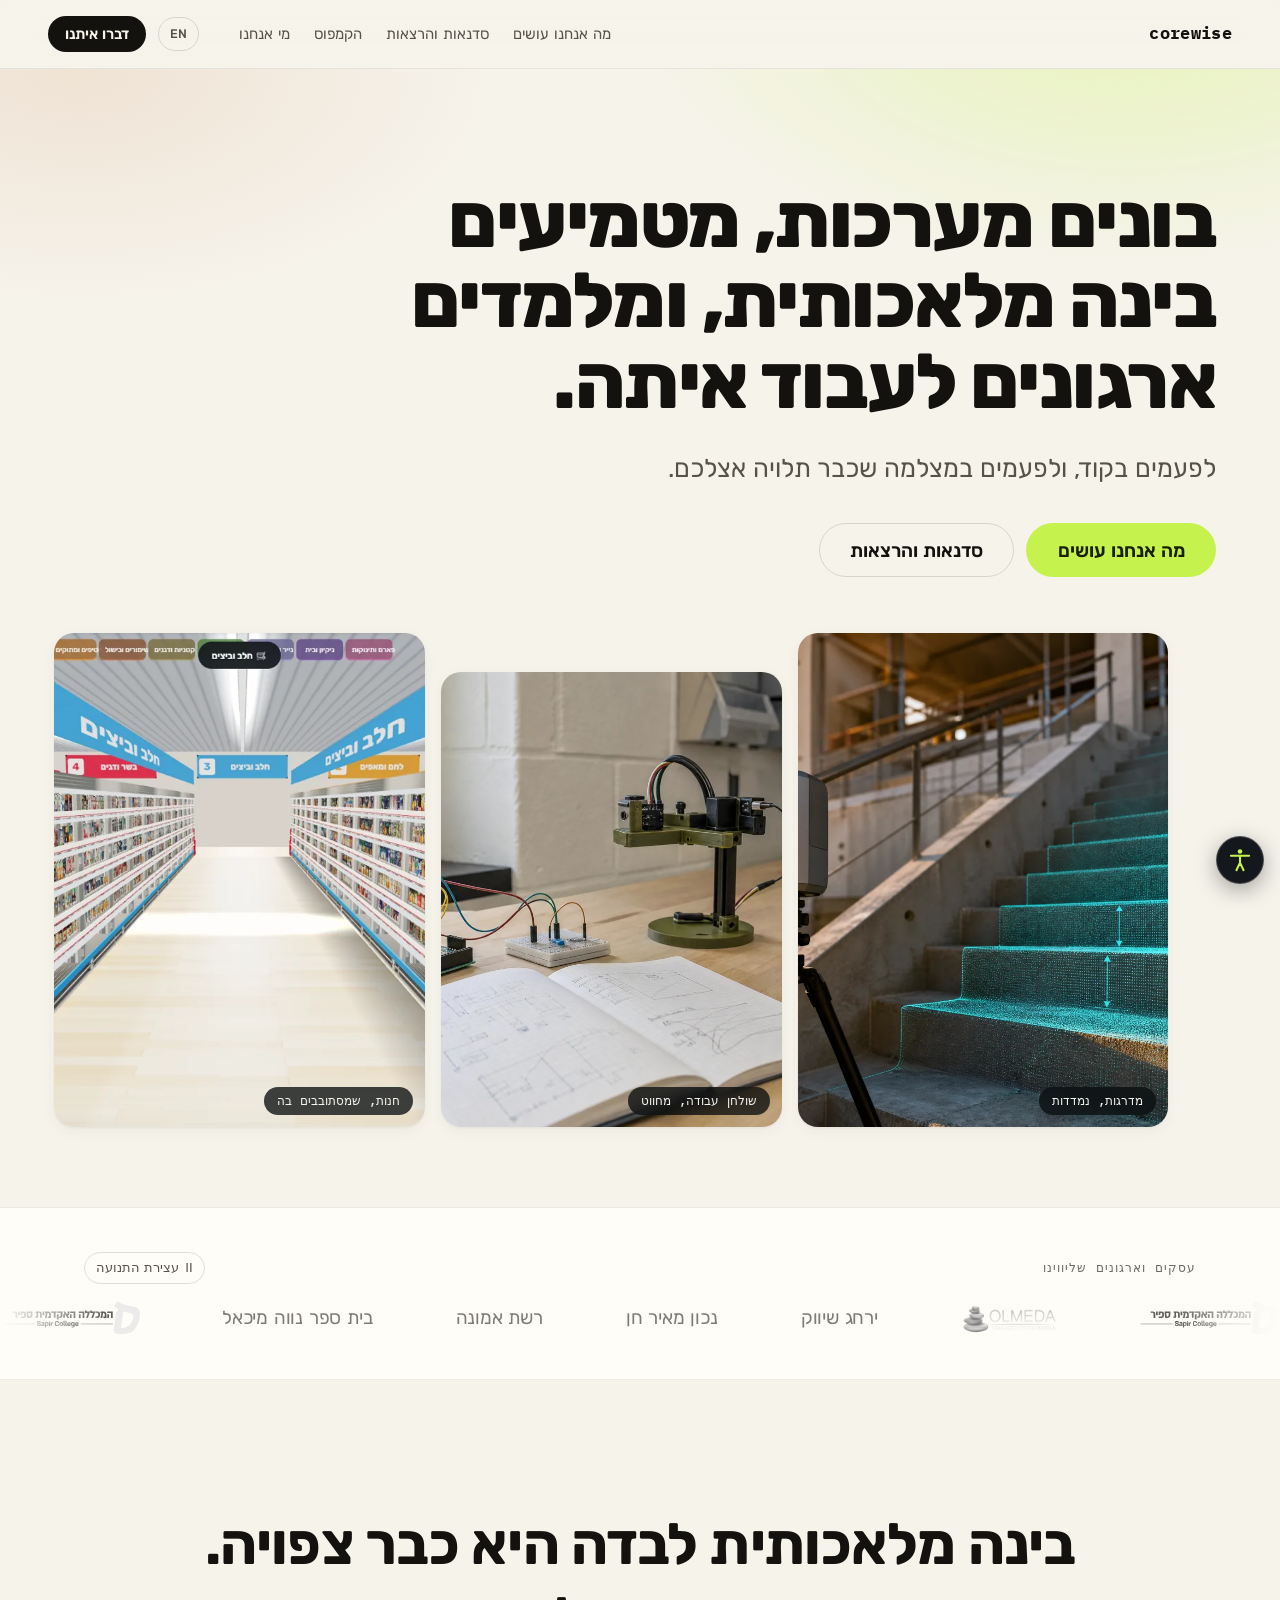
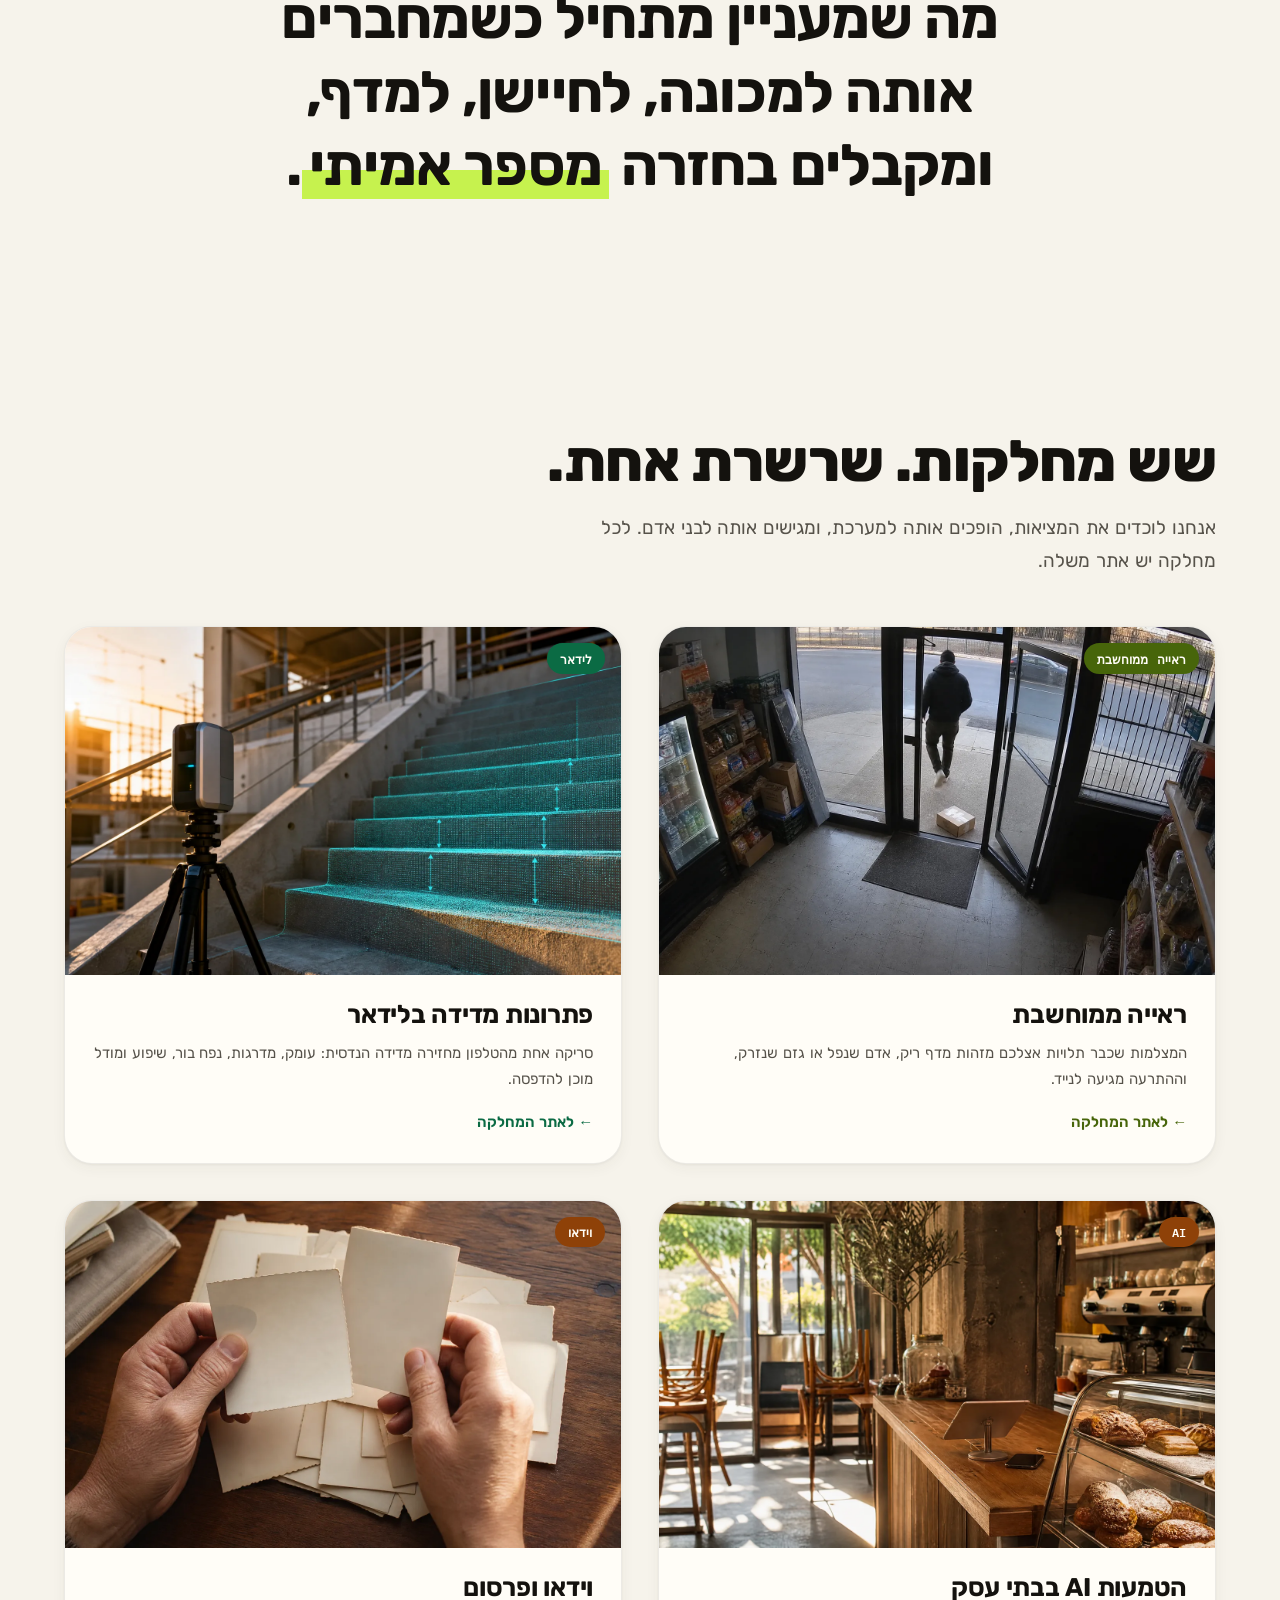
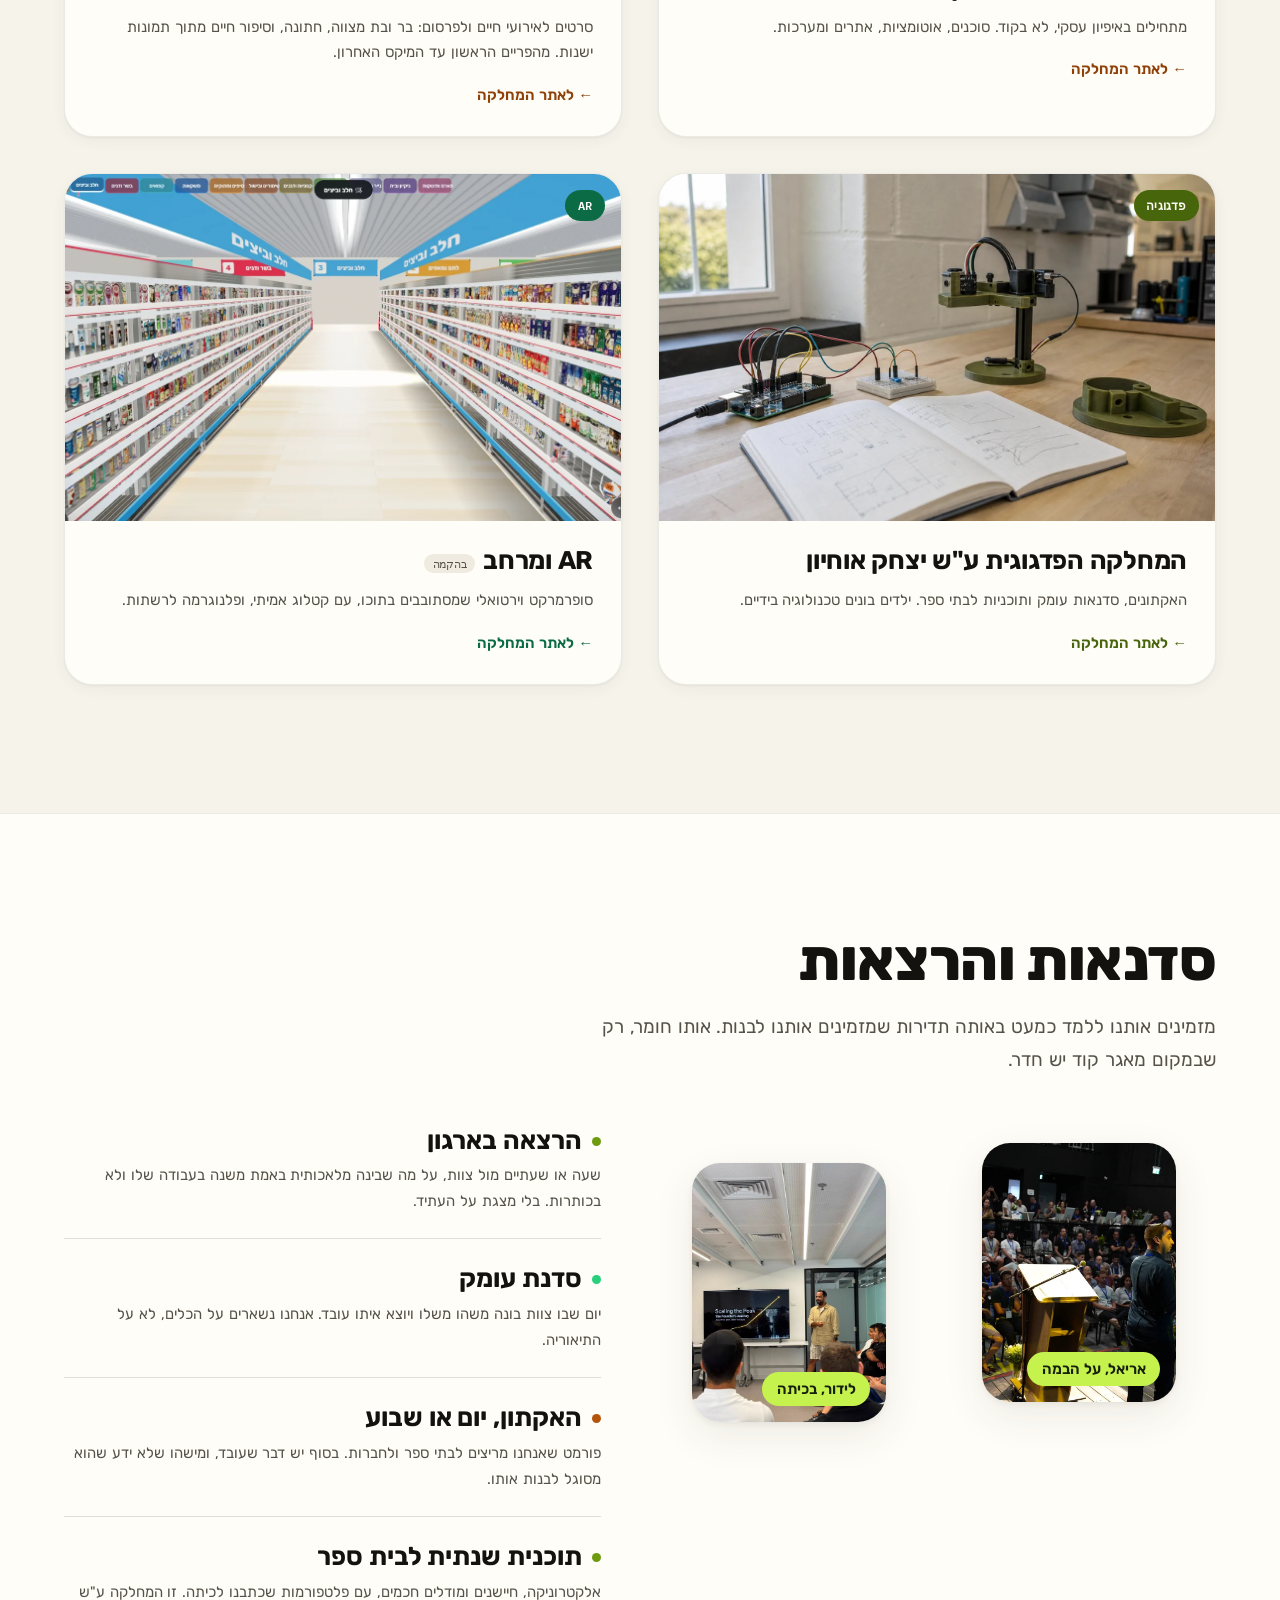
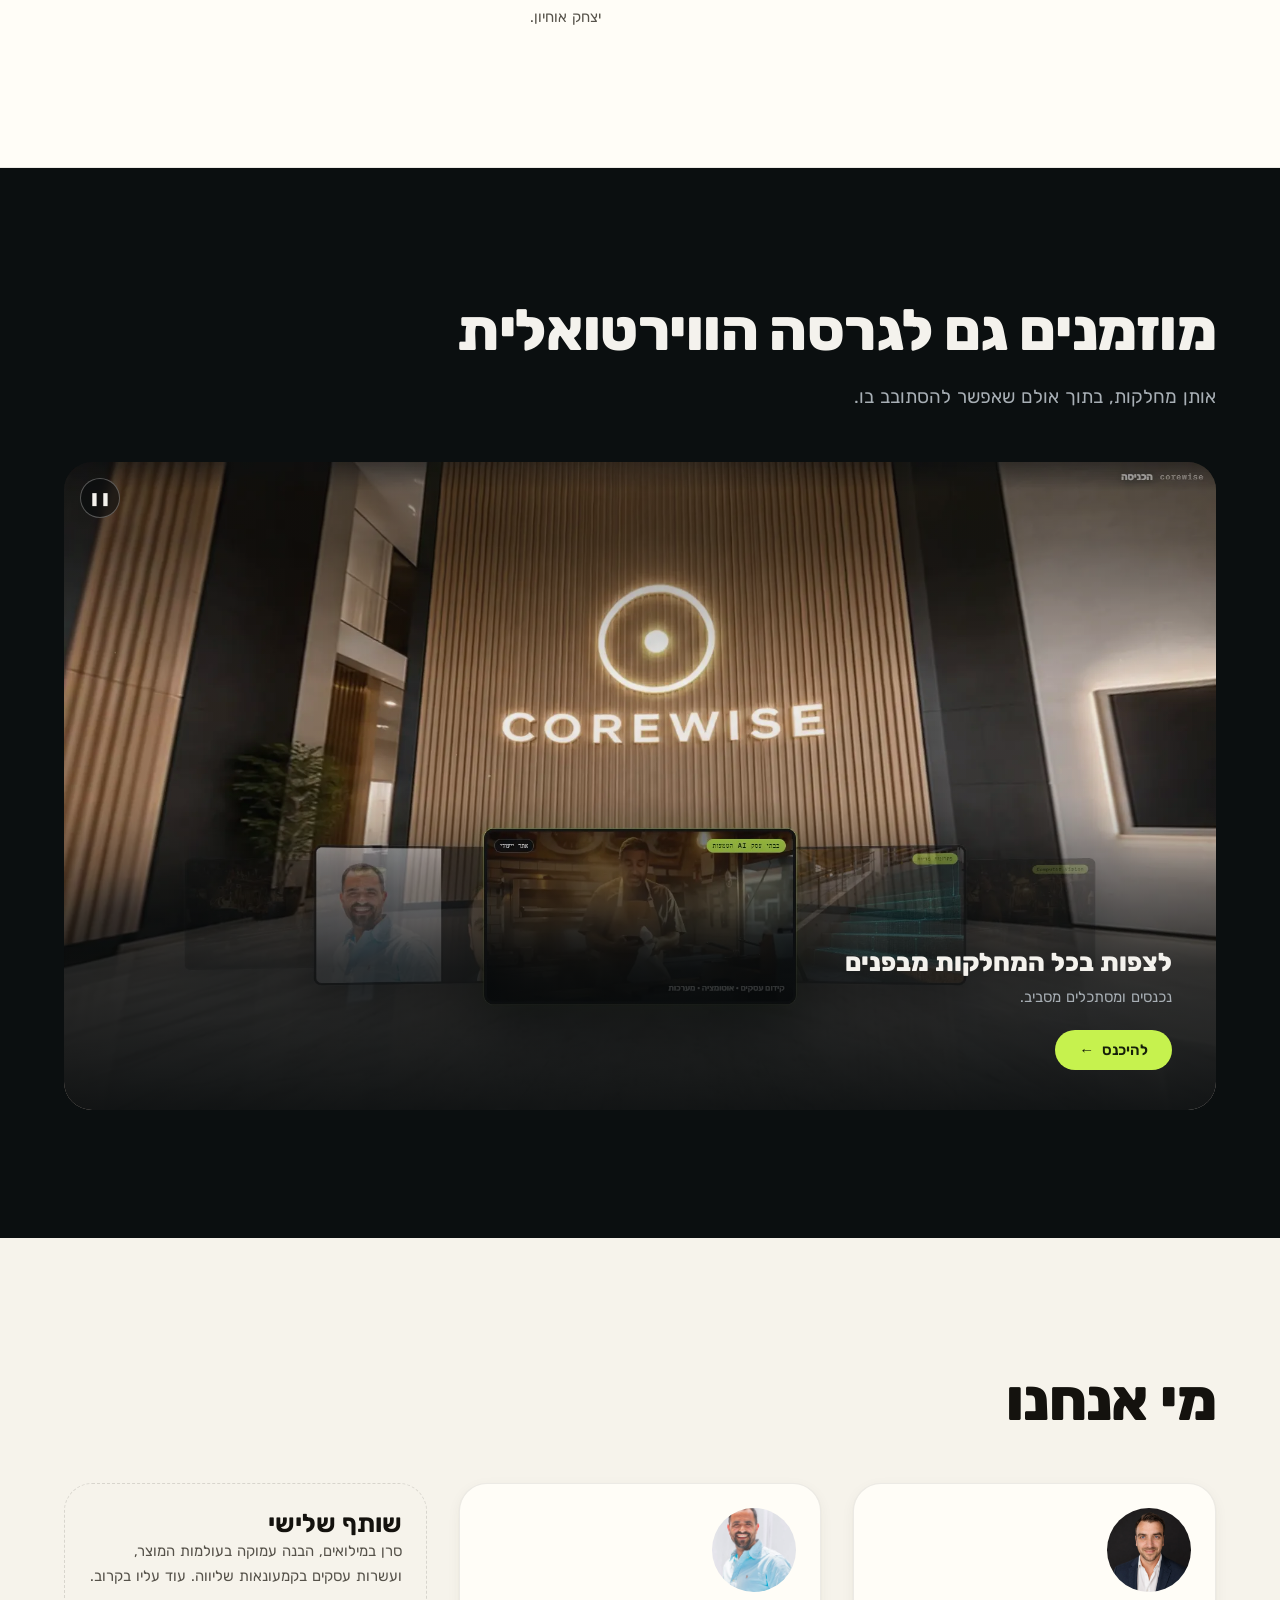
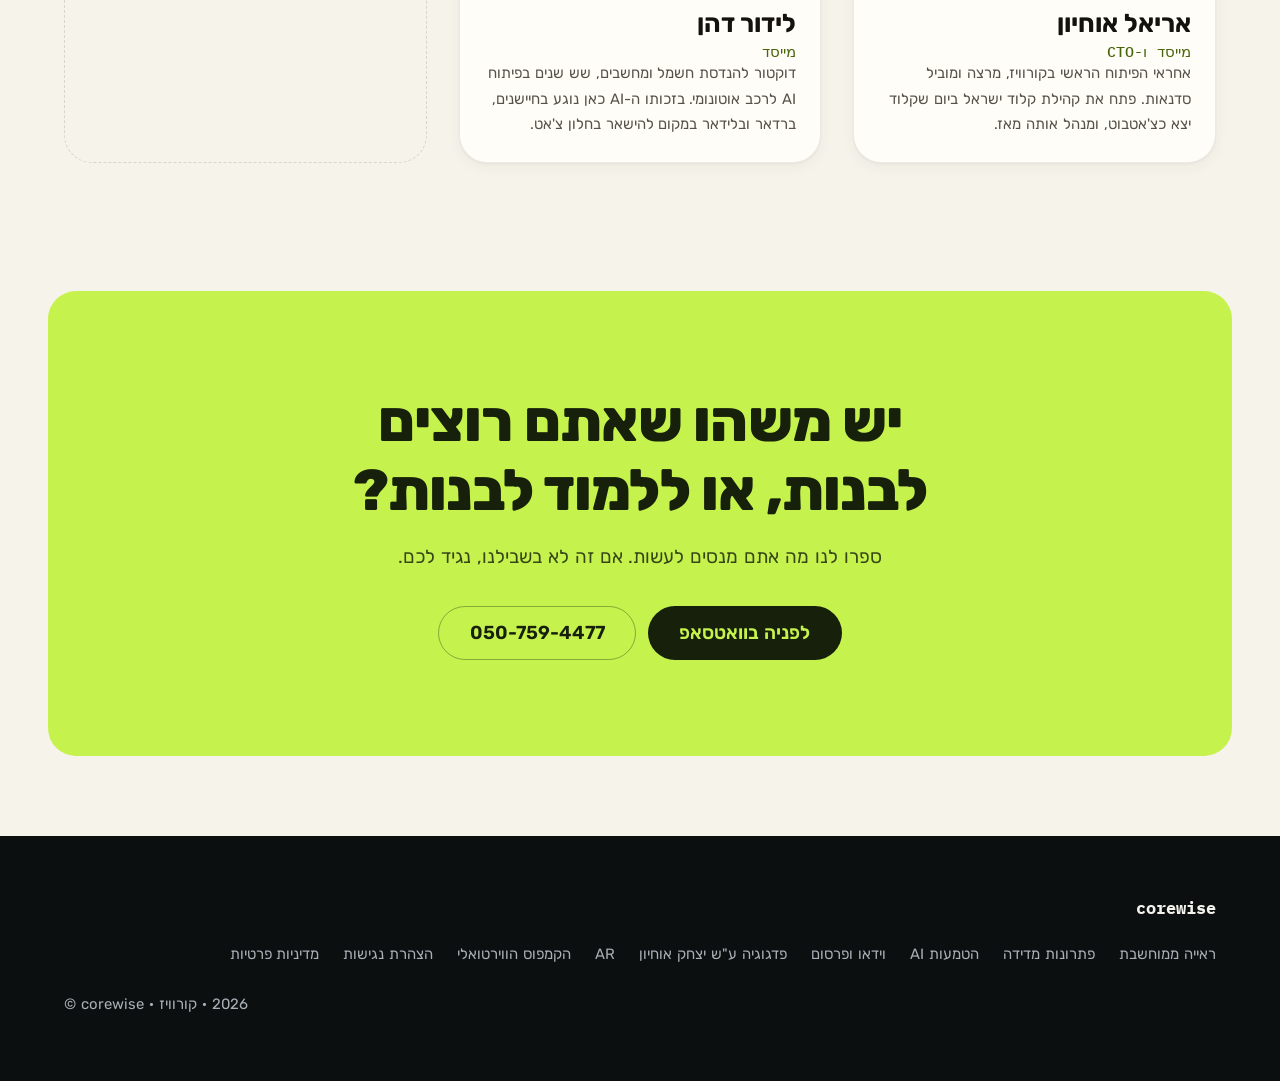
==== commit 97d9a67a: "copy: drop the workshops proof line" ====
--- a/index.html
+++ b/index.html
@@ -16,11 +16,11 @@
 <link rel="preload" as="image" href="home/campus-still.webp">
 <link rel="stylesheet" href="a11y.css?v=1787100000">
 <link rel="stylesheet" href="clients.css?v=1787500000">
-<link rel="stylesheet" href="home.css?v=1788000000">
+<link rel="stylesheet" href="home.css?v=1788100000">
 <script src="a11y.js?v=1787100000"></script>
 <script src="i18n.js?v=1787100000" defer></script>
 <script src="clients.js?v=1787500000" defer></script>
-<script src="home.js?v=1788000000" defer></script>
+<script src="home.js?v=1788100000" defer></script>
 <script src="pixel.js?v=1787900000" defer></script>
 </head>
 <body>
@@ -198,8 +198,6 @@
       </article>
       </div>
     </div>
-
-    <p class="learn__proof" data-en="We have taught at Sapir College, in schools and inside organisations. Ariel has run the Claude Israel community since the day Claude launched.">לימדנו במכללת ספיר, בבתי ספר ובארגונים. אריאל מנהל את קהילת קלוד ישראל מאז היום שקלוד יצא.</p>
   </section>
 
   <!-- ── proof: the things we made ─────────────────────────────────── -->
--- a/home.css
+++ b/home.css
@@ -323,12 +323,6 @@
   border-radius: 50%; background: var(--acc); margin-inline-end: .6rem; vertical-align: .12em;
 }
 .lcard p { margin-block-start: var(--space-2); color: var(--ink-2); font-size: var(--step--1); line-height: 1.72; }
-.learn__proof {
-  max-width: var(--wrap); margin: clamp(2rem, 5vw, 3.5rem) auto 0;
-  padding: var(--space-6) clamp(1.1rem, 2.4vw, 1.75rem);
-  border-radius: var(--radius-lg); background: var(--paper-3);
-  color: var(--ink-2); font-size: var(--step--1); line-height: 1.8;
-}
 @media (max-width: 860px) { .learn__grid { grid-template-columns: 1fr; } }
 
 
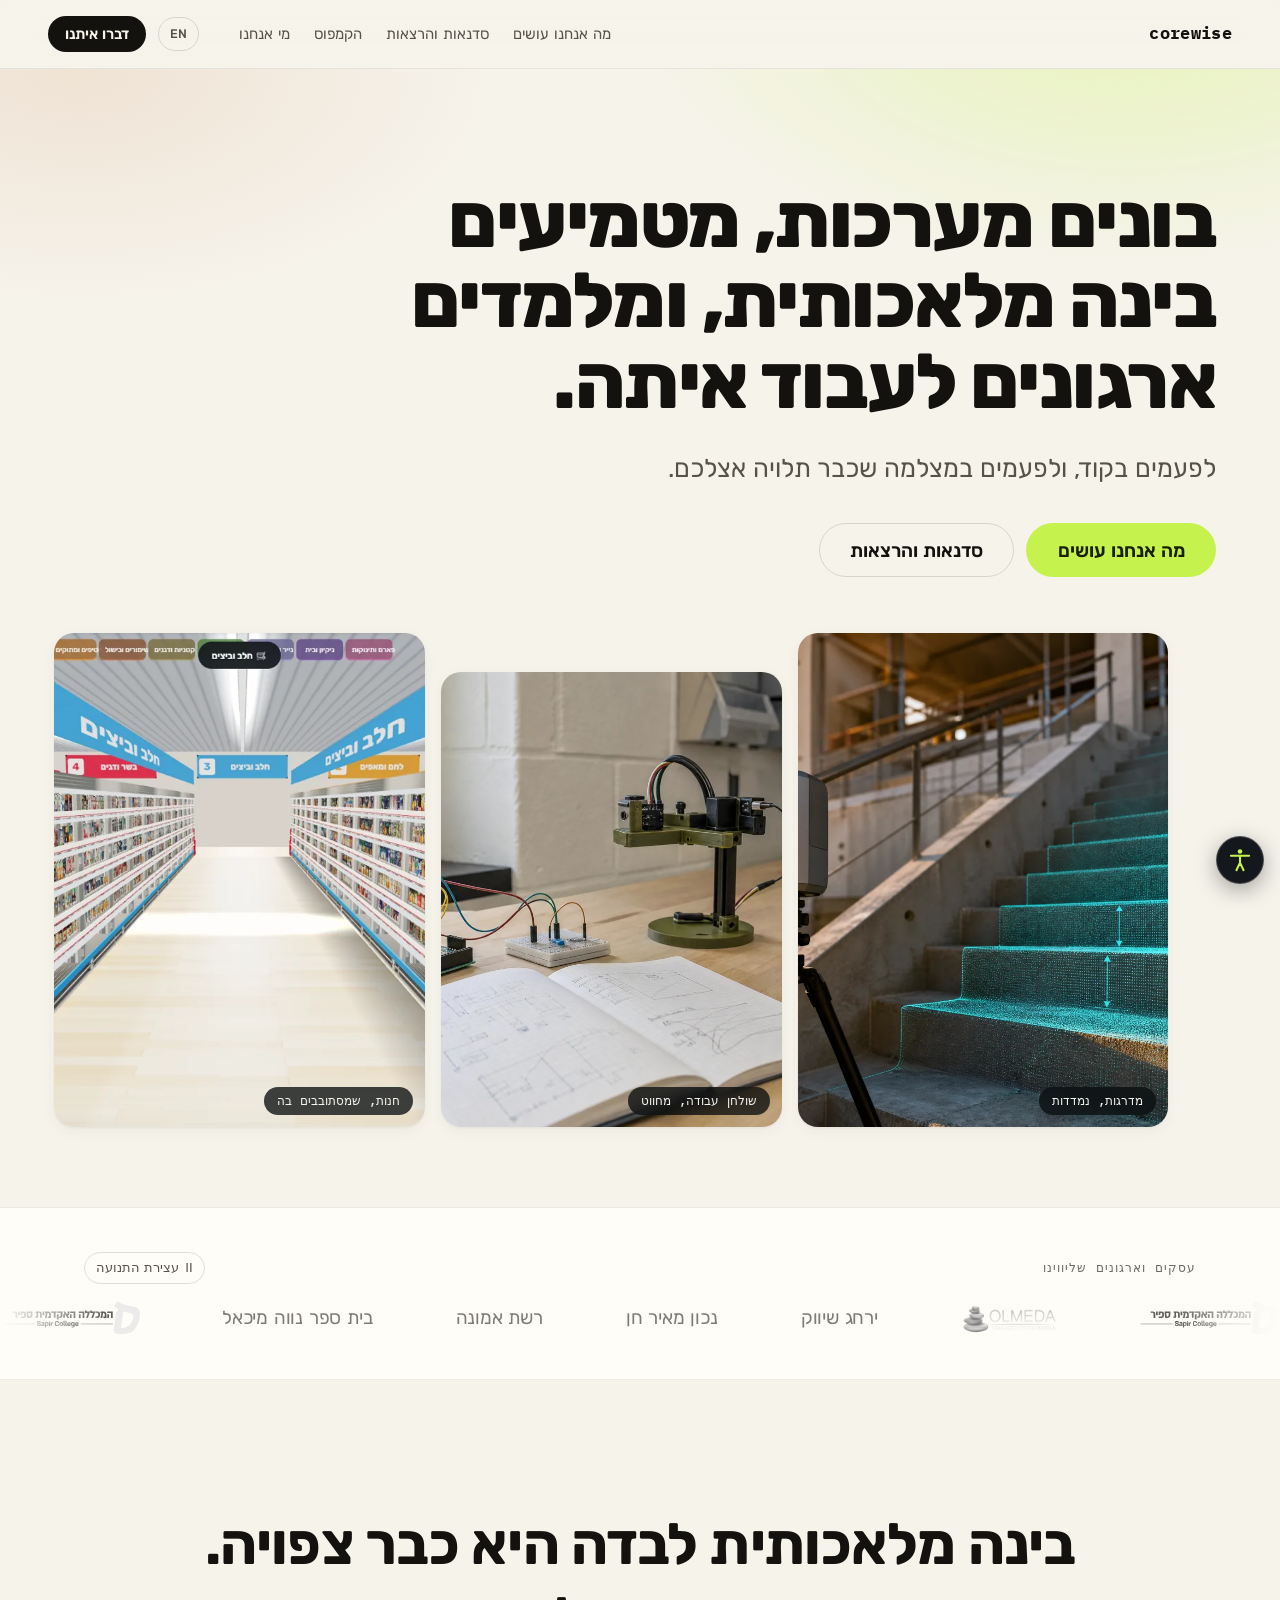
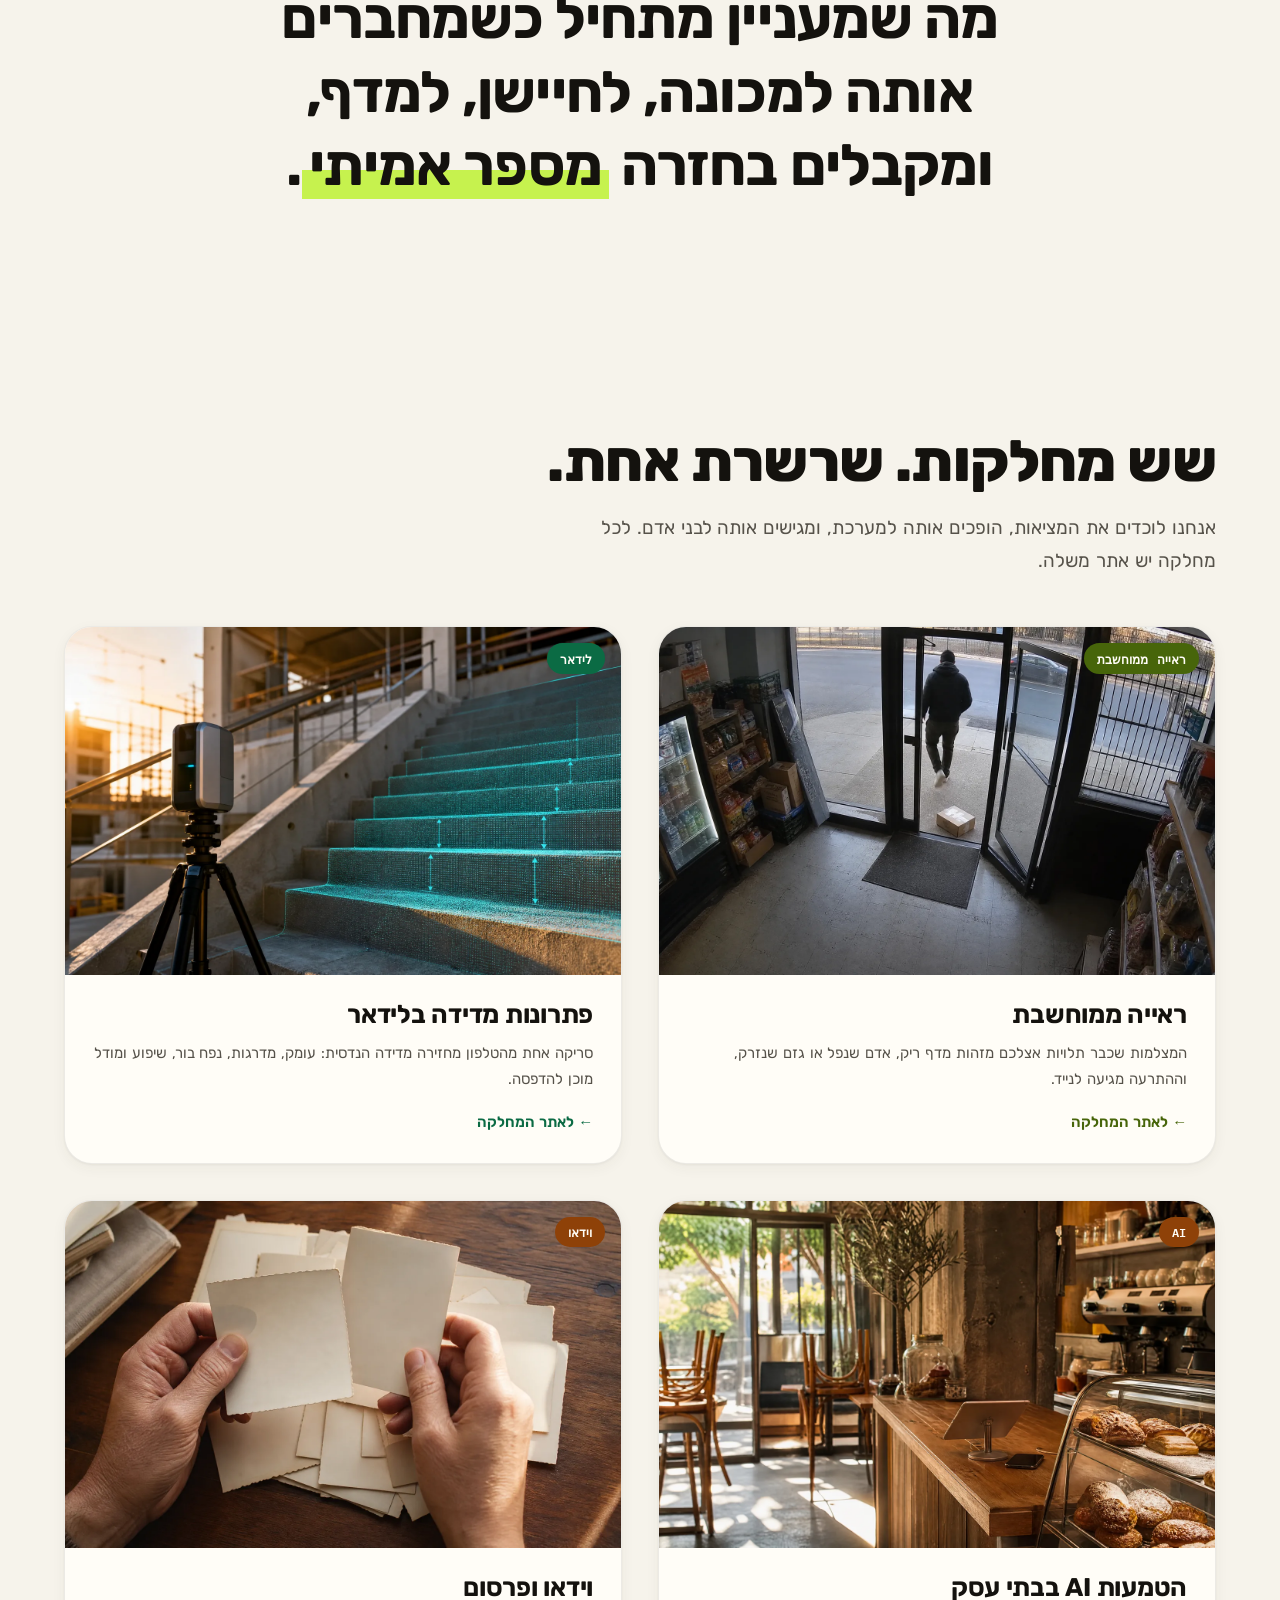
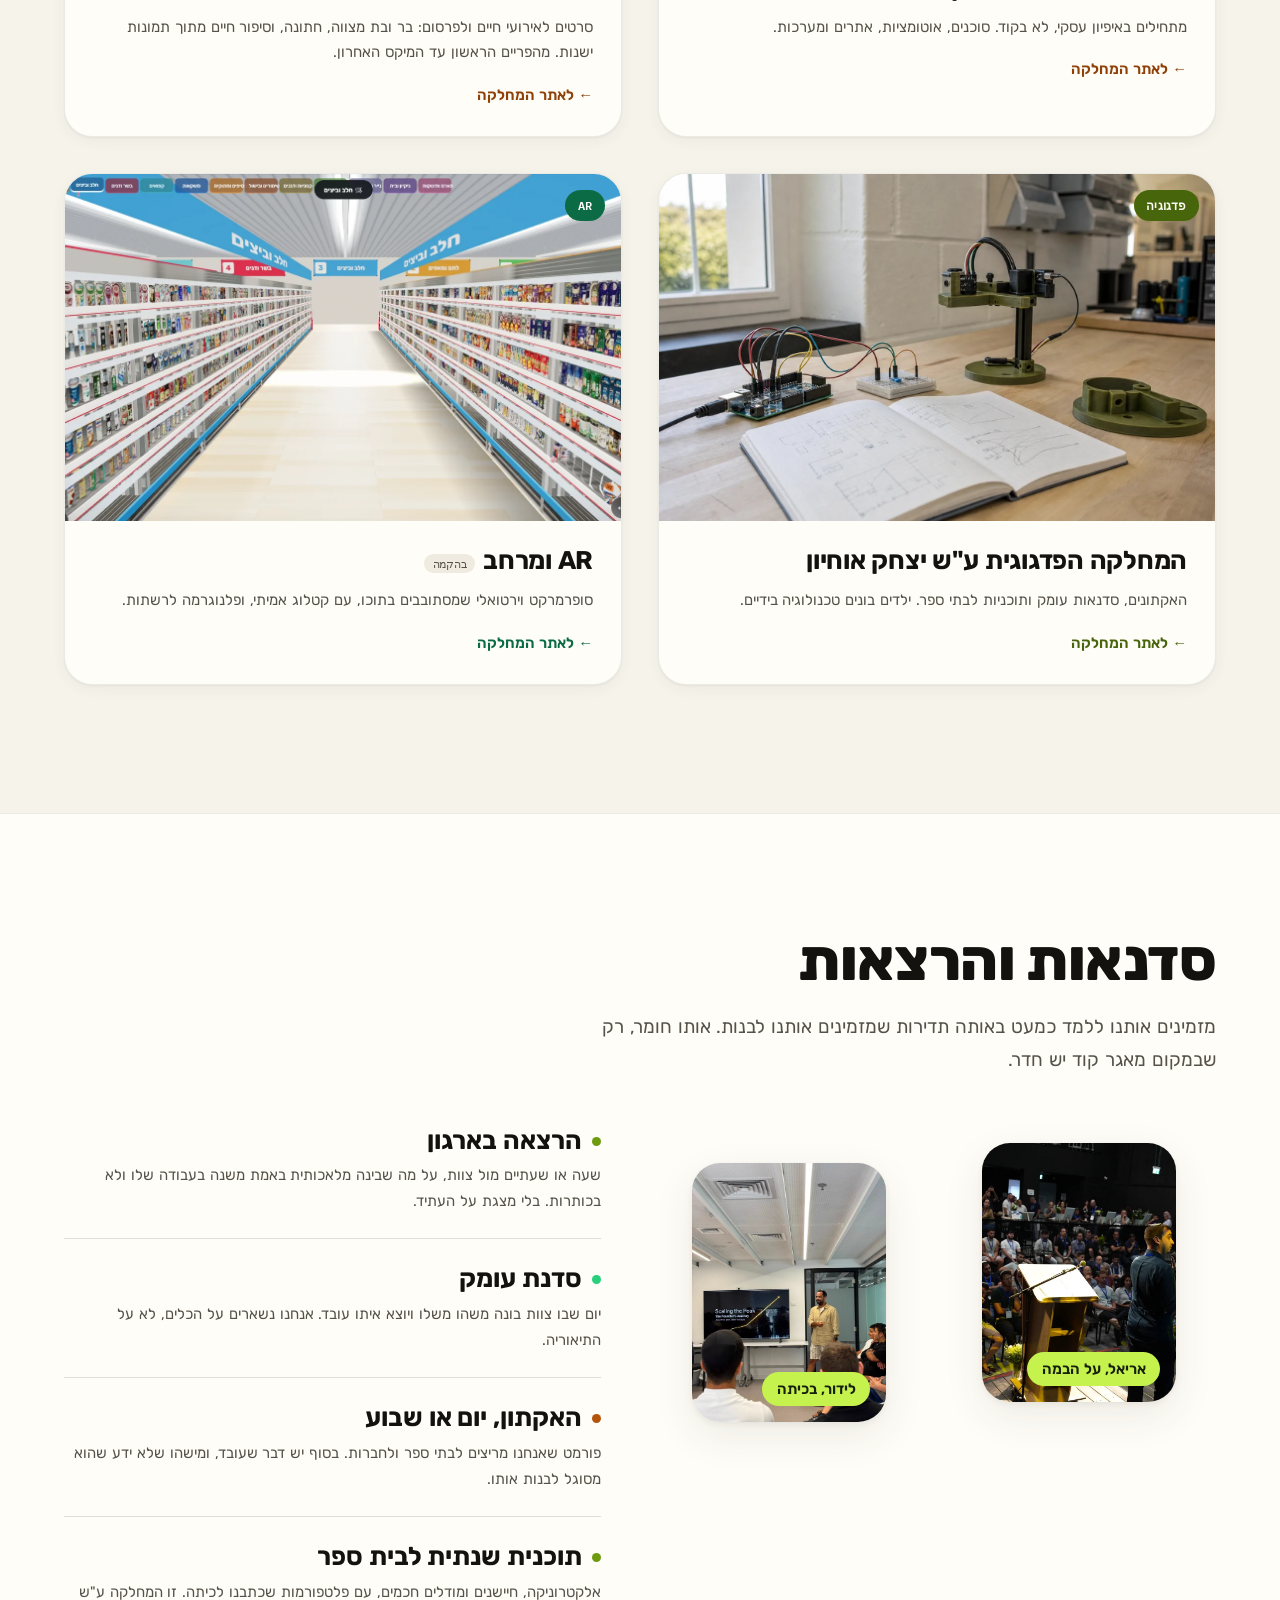
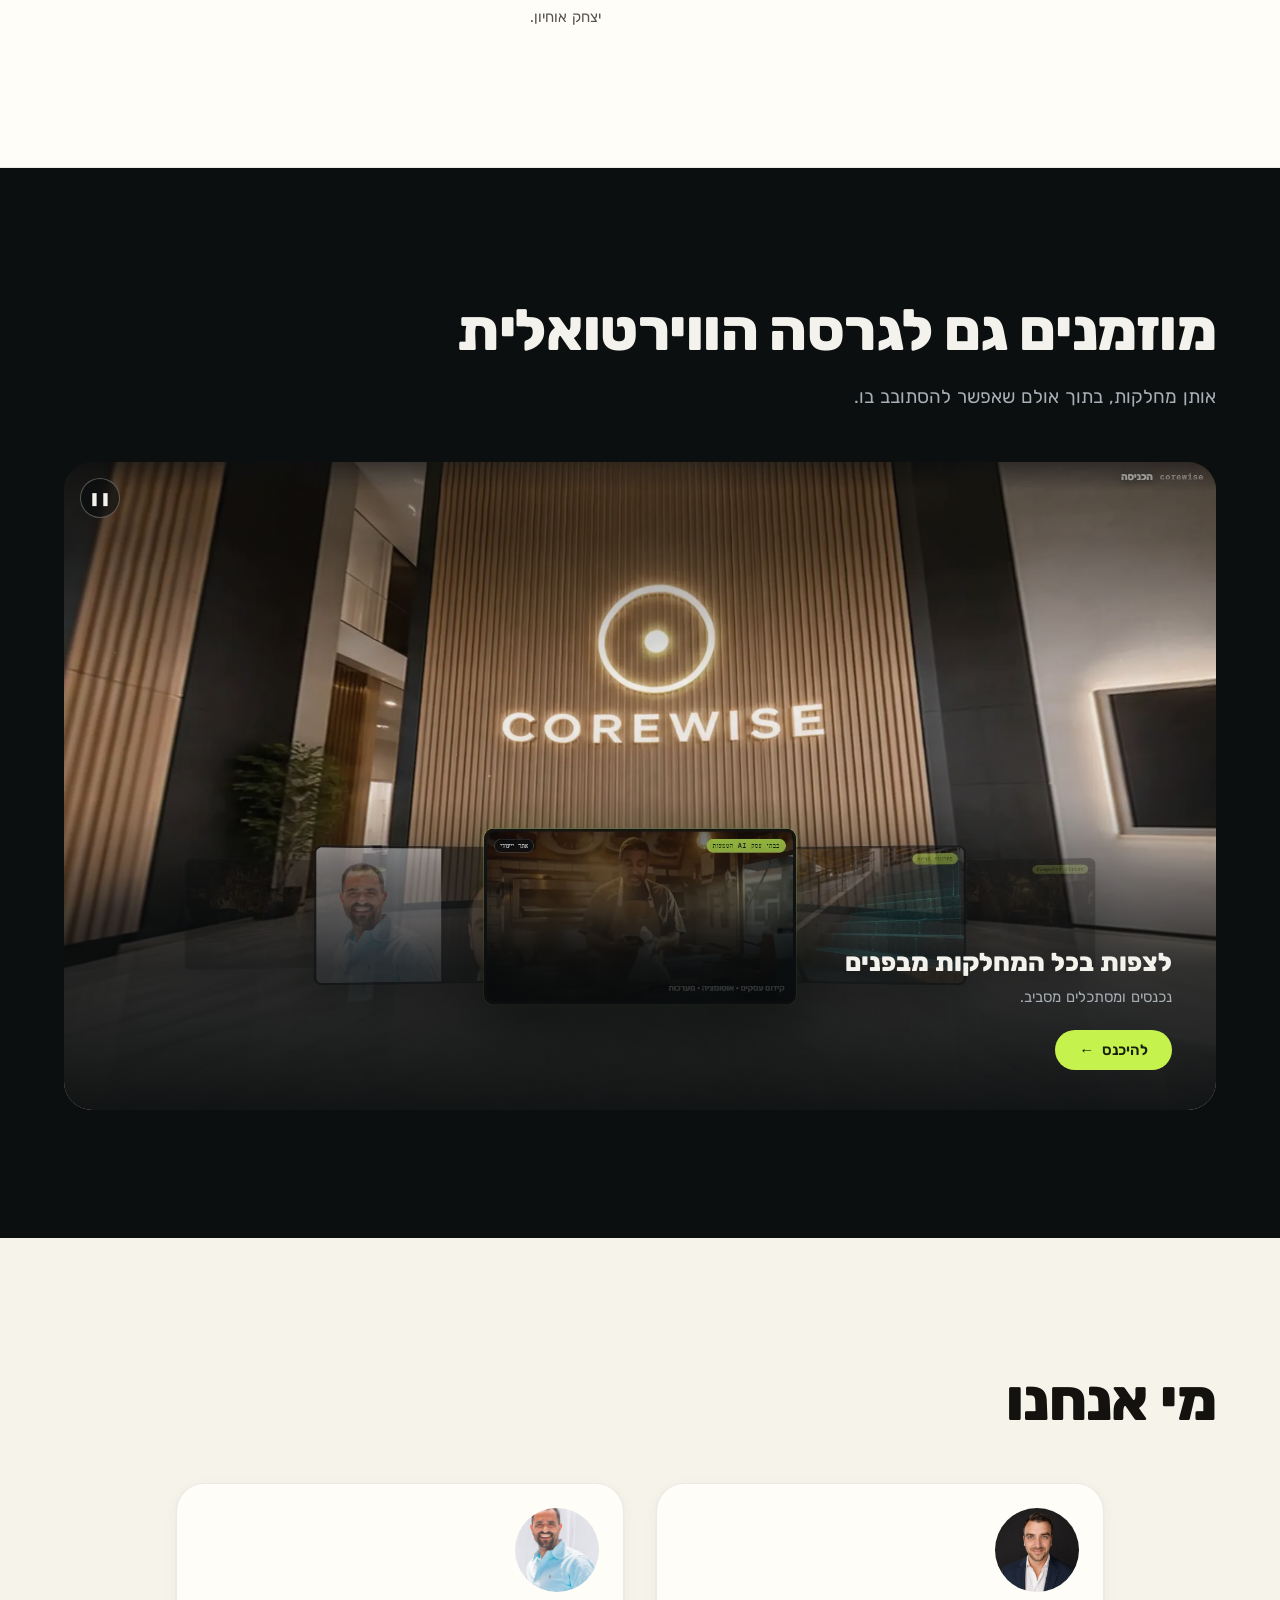
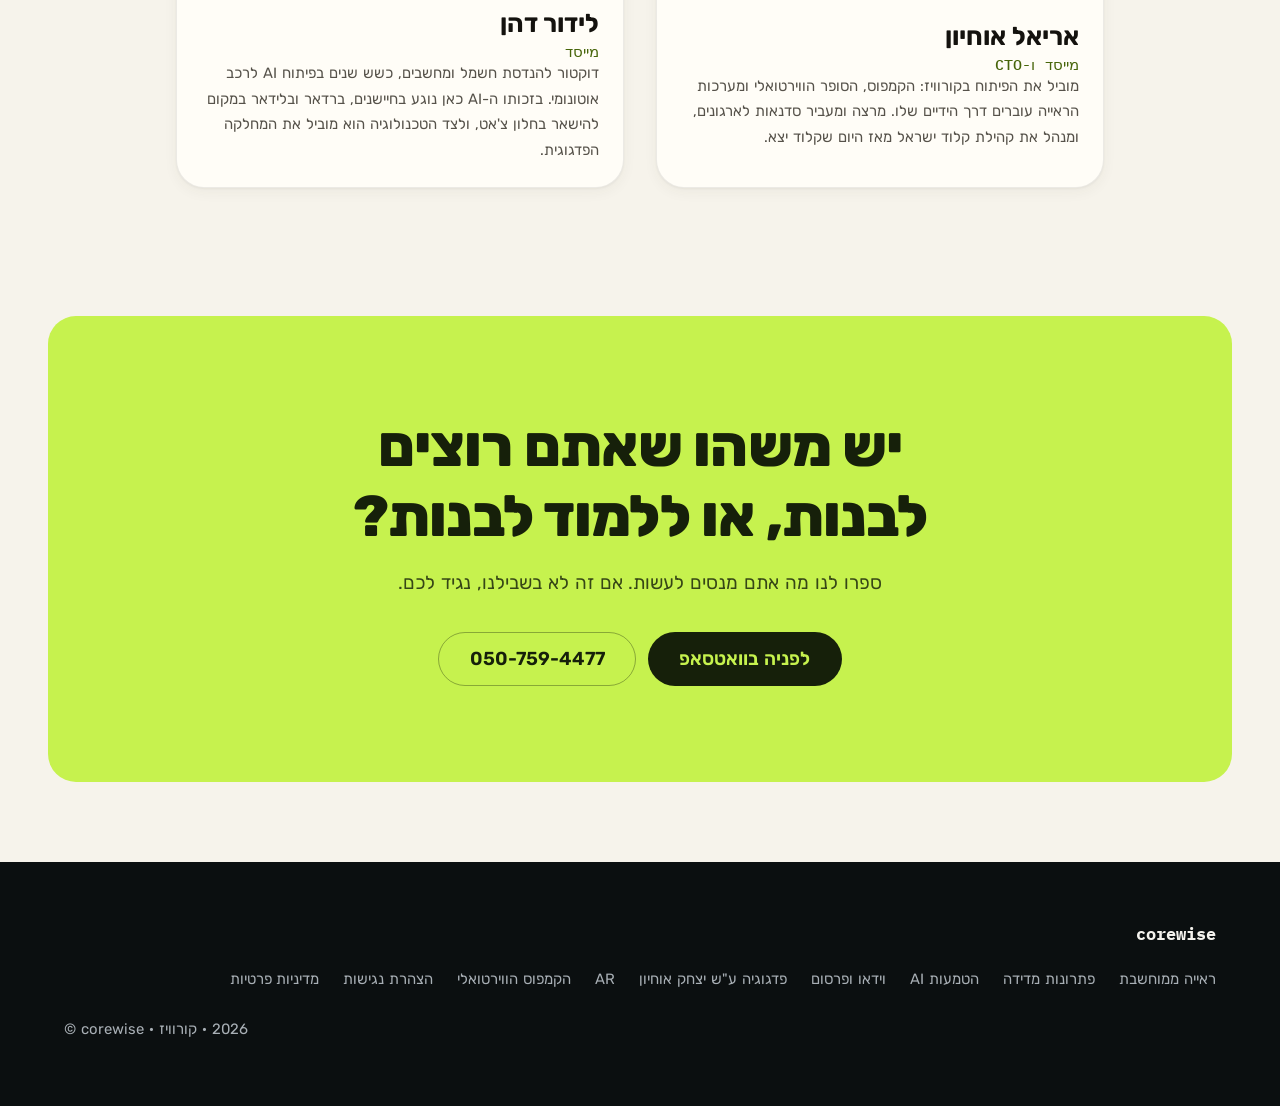
==== commit dfbbf2d0: "copy: two founders in the who section, with bios grounded in the site The third-partner placeholder " ====
--- a/index.html
+++ b/index.html
@@ -16,11 +16,11 @@
 <link rel="preload" as="image" href="home/campus-still.webp">
 <link rel="stylesheet" href="a11y.css?v=1787100000">
 <link rel="stylesheet" href="clients.css?v=1787500000">
-<link rel="stylesheet" href="home.css?v=1788100000">
+<link rel="stylesheet" href="home.css?v=1788600000">
 <script src="a11y.js?v=1787100000"></script>
 <script src="i18n.js?v=1787100000" defer></script>
 <script src="clients.js?v=1787500000" defer></script>
-<script src="home.js?v=1788100000" defer></script>
+<script src="home.js?v=1788600000" defer></script>
 <script src="pixel.js?v=1787900000" defer></script>
 </head>
 <body>
@@ -242,21 +242,17 @@
         <img src="ariel.webp" alt="אריאל אוחיון" data-en-alt="Ariel Ohayon" loading="lazy" decoding="async" width="300" height="300">
         <div>
           <h3>אריאל אוחיון <span data-en="Founder and CTO">מייסד ו-CTO</span></h3>
-          <p data-en="Lead developer at Corewise, lecturer and workshop leader. Founded the Claude Israel community on the day Claude launched as a chatbot, and has run it since.">אחראי הפיתוח הראשי בקורוויז, מרצה ומוביל סדנאות. פתח את קהילת קלוד ישראל ביום שקלוד יצא כצ'אטבוט, ומנהל אותה מאז.</p>
+          <p data-en="Leads development at Corewise: the campus, the virtual supermarket and the vision systems all pass through his hands. Lectures and runs workshops for organisations, and has run the Claude Israel community since the day Claude launched.">מוביל את הפיתוח בקורוויז: הקמפוס, הסופר הווירטואלי ומערכות הראייה עוברים דרך הידיים שלו. מרצה ומעביר סדנאות לארגונים, ומנהל את קהילת קלוד ישראל מאז היום שקלוד יצא.</p>
         </div>
       </article>
       <article class="person">
         <img src="lidor.jpeg" alt="לידור דהן" data-en-alt="Lidor Dahan" loading="lazy" decoding="async" width="300" height="300">
         <div>
           <h3>לידור דהן <span data-en="Founder">מייסד</span></h3>
-          <p data-en="PhD in electrical and computer engineering, six years developing AI for autonomous vehicles. He is the reason the AI here touches sensors, radar and LiDAR rather than staying in a chat window.">דוקטור להנדסת חשמל ומחשבים, שש שנים בפיתוח AI לרכב אוטונומי. בזכותו ה-AI כאן נוגע בחיישנים, ברדאר ובלידאר במקום להישאר בחלון צ'אט.</p>
+          <p data-en="A PhD in electrical and computer engineering, with some six years developing AI for autonomous vehicles. He is why the AI here touches sensors, radar and LiDAR rather than staying in a chat window, and he leads the pedagogy department alongside the deep tech.">דוקטור להנדסת חשמל ומחשבים, כשש שנים בפיתוח AI לרכב אוטונומי. בזכותו ה-AI כאן נוגע בחיישנים, ברדאר ובלידאר במקום להישאר בחלון צ'אט, ולצד הטכנולוגיה הוא מוביל את המחלקה הפדגוגית.</p>
         </div>
       </article>
-      <article class="person person--soon">
-        <div>
-          <h3 data-en="A third partner">שותף שלישי</h3>
-          <p data-en="A captain in the reserves, deep product knowledge, and dozens of retail businesses he has worked with. More on him soon.">סרן במילואים, הבנה עמוקה בעולמות המוצר, ועשרות עסקים בקמעונאות שליווה. עוד עליו בקרוב.</p>
-        </div>
+    </div>
       </article>
     </div>
   </section>
--- a/home.css
+++ b/home.css
@@ -414,7 +414,8 @@
 
 /* ---------- who ---------- */
 .who { padding: clamp(4rem, 10vw, 8rem) clamp(1rem, 4vw, 3rem); }
-.people { display: grid; grid-template-columns: repeat(3, 1fr); gap: clamp(1.25rem, 3vw, 2rem); max-width: var(--wrap); margin-inline: auto; }
+/* two founders, two columns; three stretched cards would just pad the row */
+.people { display: grid; grid-template-columns: repeat(2, 1fr); gap: clamp(1.25rem, 3vw, 2rem); max-width: 58rem; margin-inline: auto; }
 .person {
   display: grid; gap: var(--space-4);
   padding: var(--space-6); border-radius: var(--radius-xl);
@@ -424,7 +425,6 @@
 .person h3 { font-size: var(--step-1); font-weight: 700; }
 .person h3 span { display: block; margin-block-start: .2rem; color: var(--olive-d); font: 500 var(--step--1) var(--mono); }
 .person p { color: var(--ink-2); font-size: var(--step--1); line-height: 1.72; }
-.person--soon { background: transparent; border-style: dashed; border-color: var(--line); box-shadow: none; }
 @media (max-width: 860px) { .people { grid-template-columns: 1fr; } }
 
 /* ---------- contact ----------
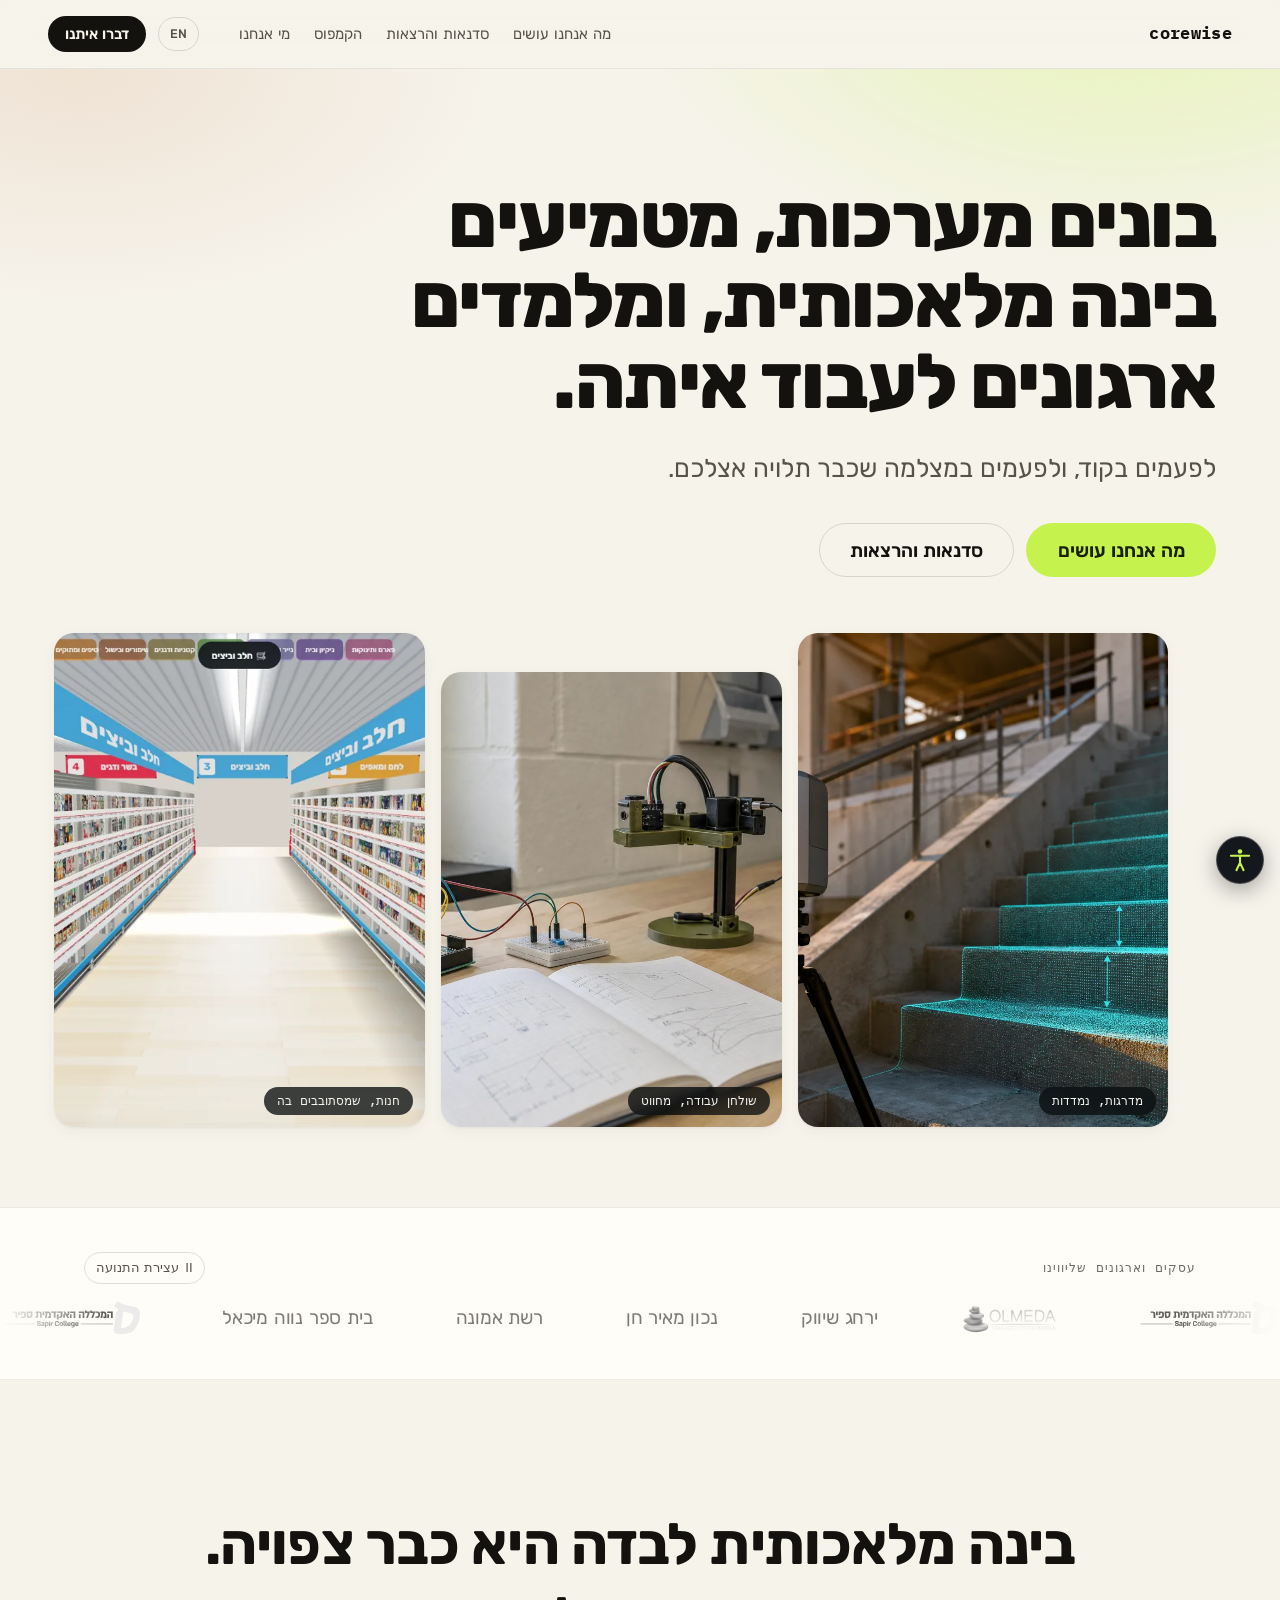
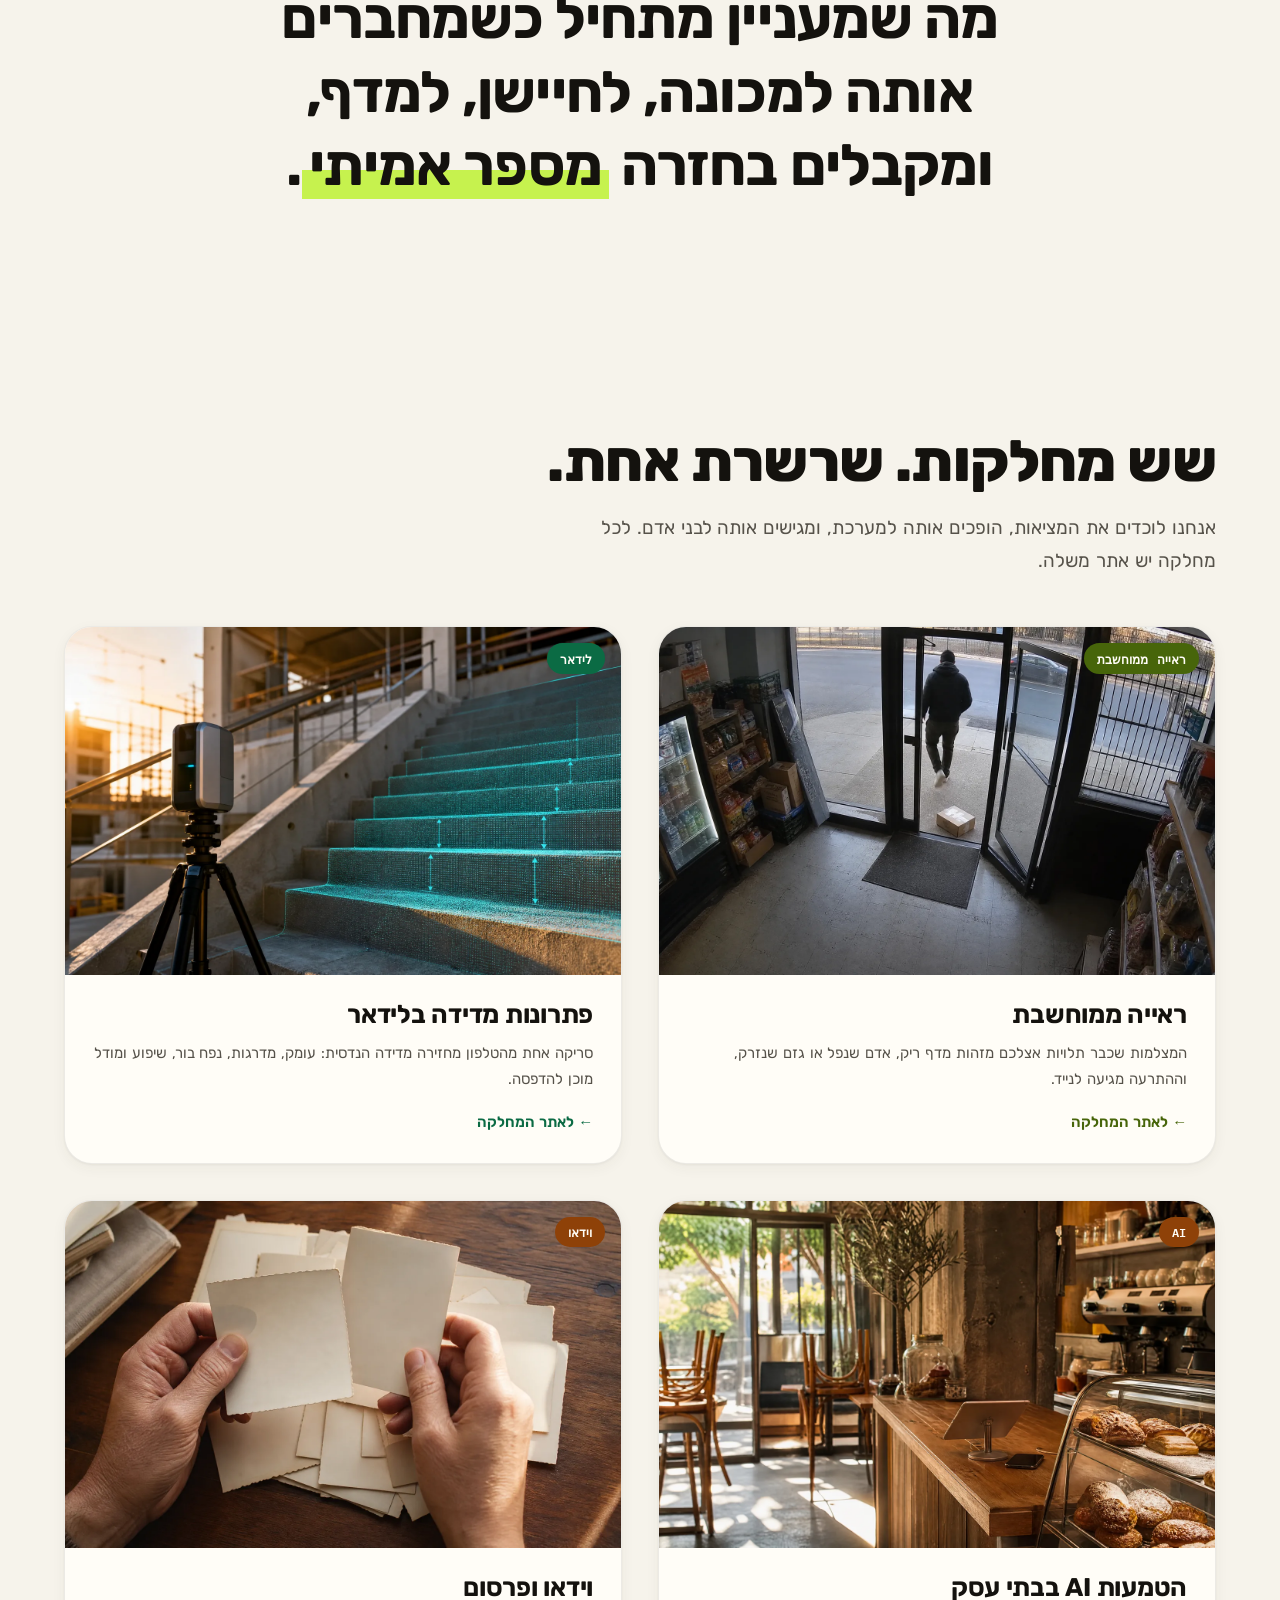
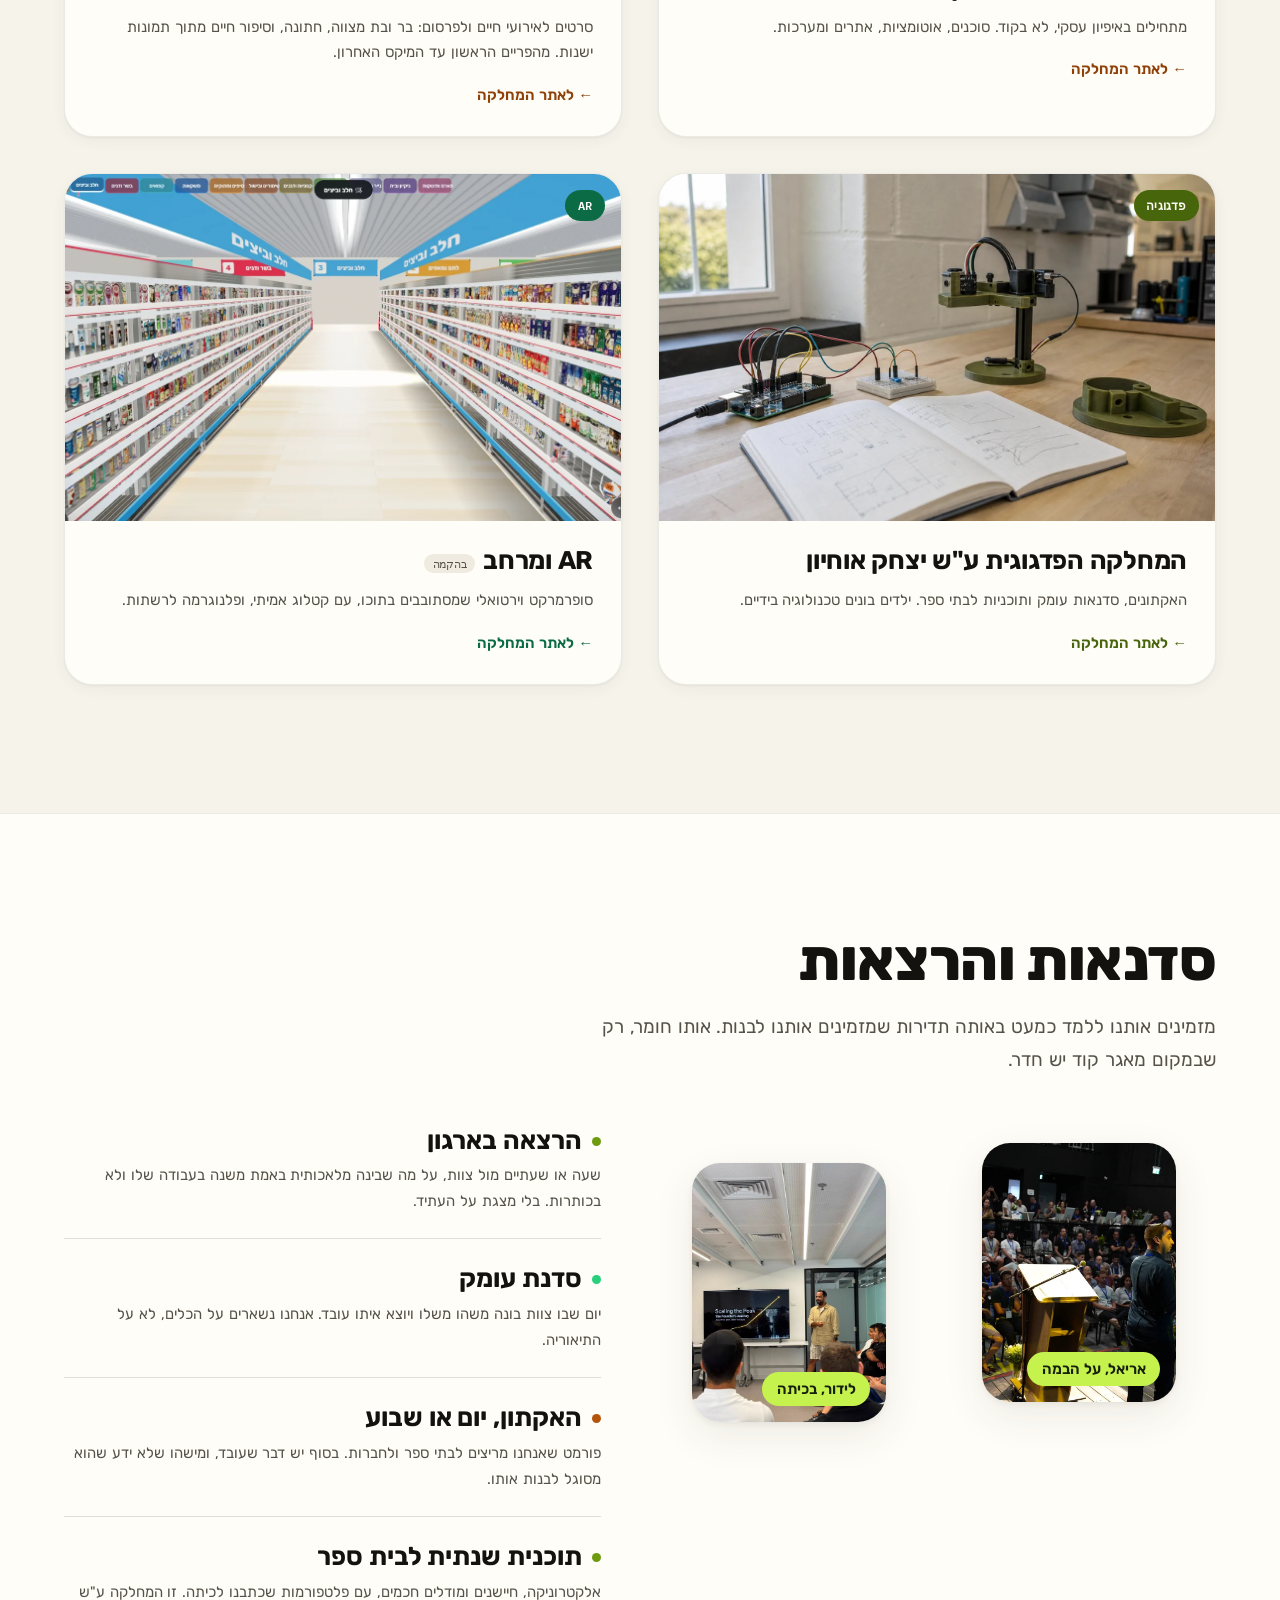
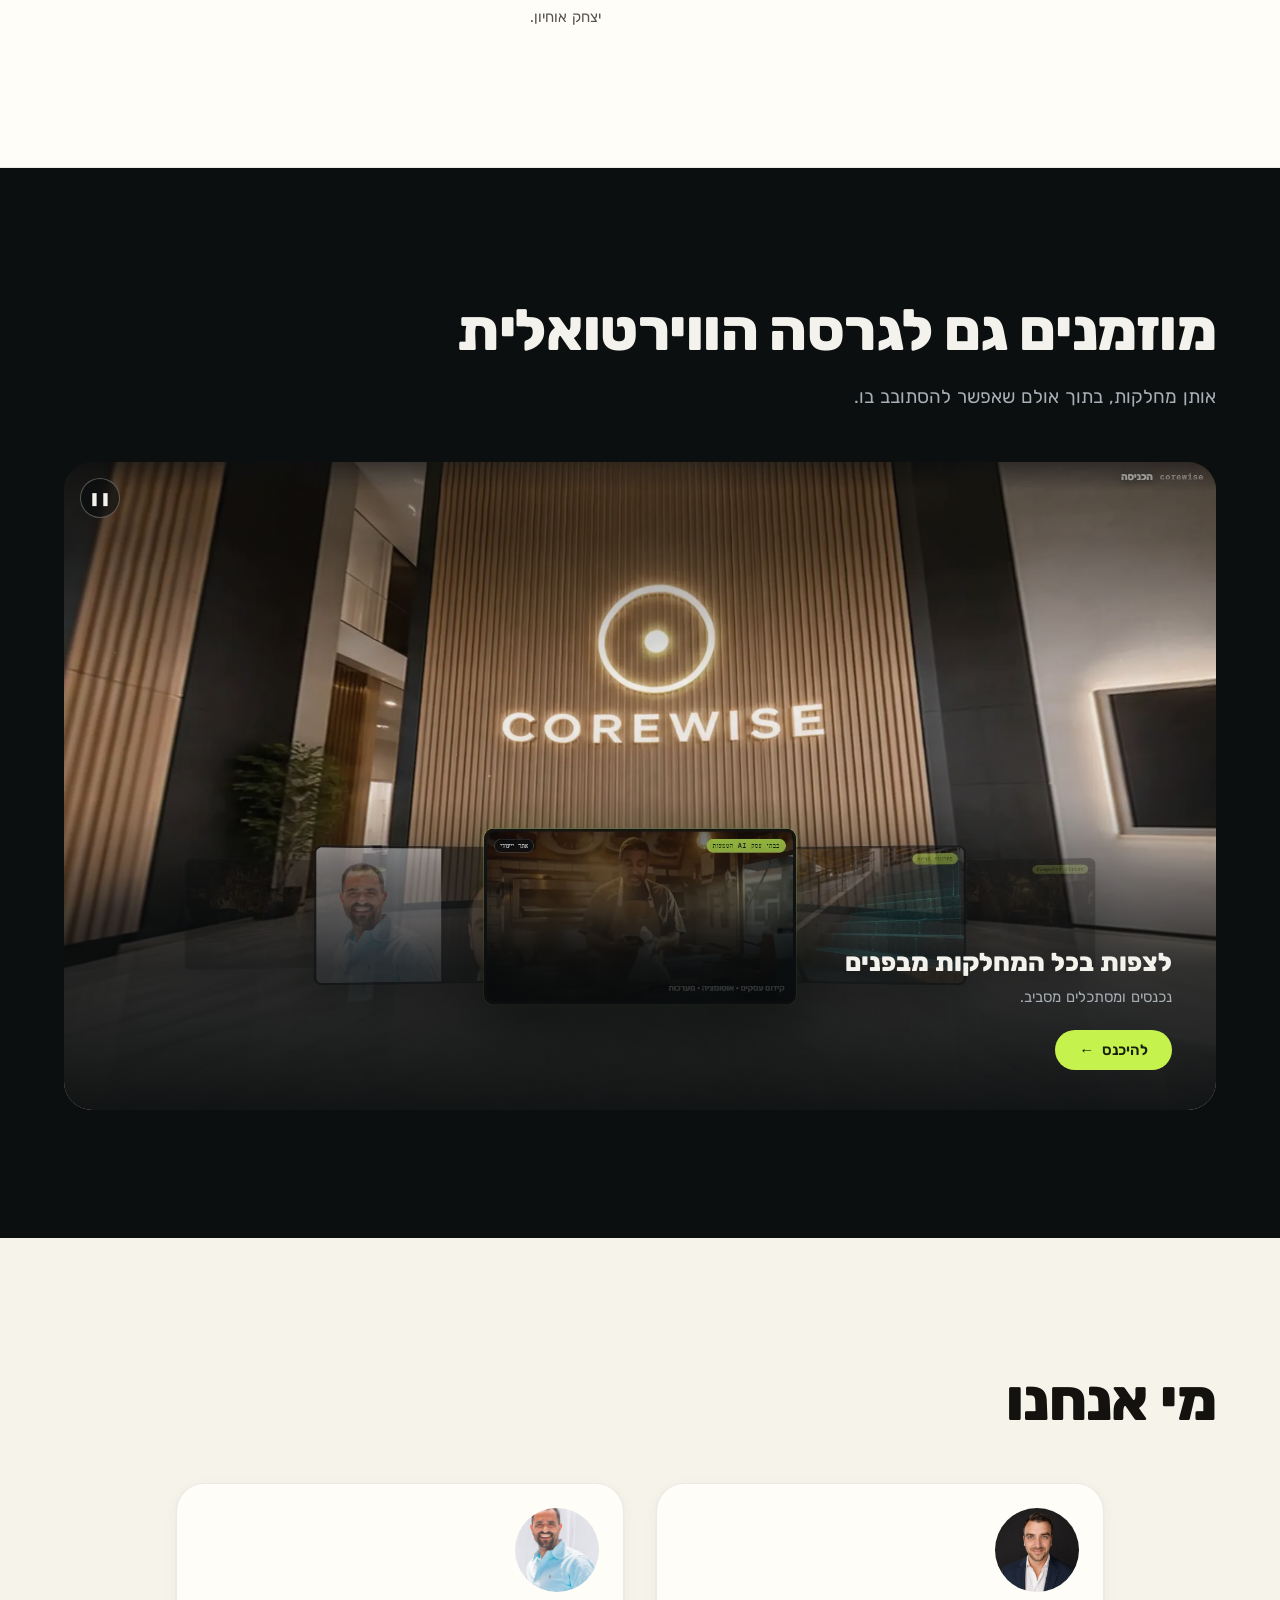
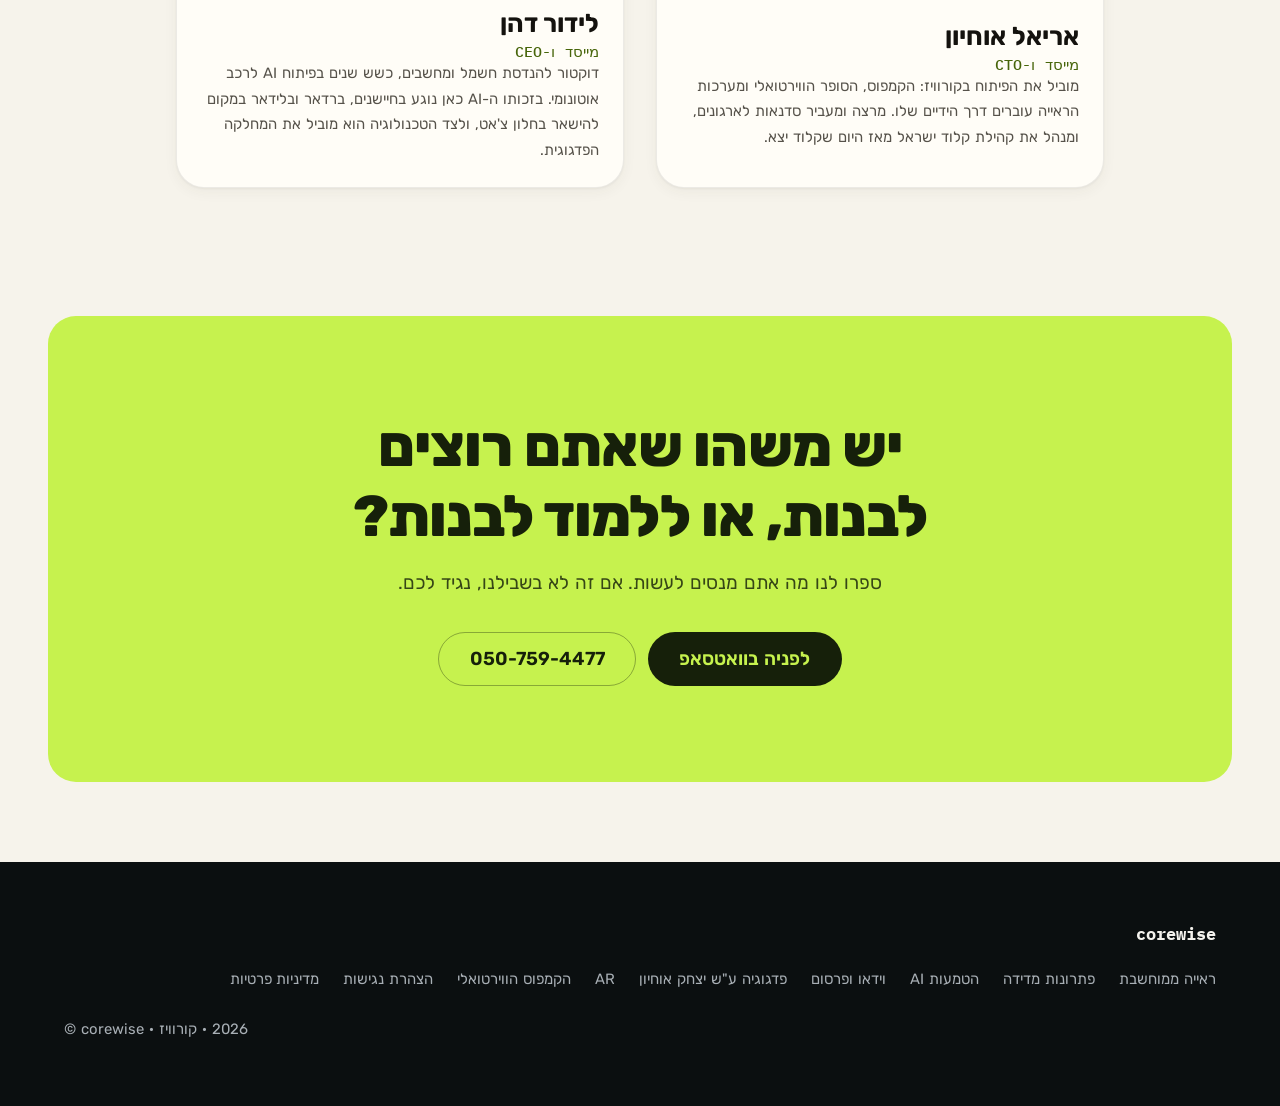
==== commit 3d9c2bc5: "copy: Lidor is founder and CEO" ====
--- a/index.html
+++ b/index.html
@@ -16,11 +16,11 @@
 <link rel="preload" as="image" href="home/campus-still.webp">
 <link rel="stylesheet" href="a11y.css?v=1787100000">
 <link rel="stylesheet" href="clients.css?v=1787500000">
-<link rel="stylesheet" href="home.css?v=1788600000">
+<link rel="stylesheet" href="home.css?v=1788700000">
 <script src="a11y.js?v=1787100000"></script>
 <script src="i18n.js?v=1787100000" defer></script>
 <script src="clients.js?v=1787500000" defer></script>
-<script src="home.js?v=1788600000" defer></script>
+<script src="home.js?v=1788700000" defer></script>
 <script src="pixel.js?v=1787900000" defer></script>
 </head>
 <body>
@@ -248,7 +248,7 @@
       <article class="person">
         <img src="lidor.jpeg" alt="לידור דהן" data-en-alt="Lidor Dahan" loading="lazy" decoding="async" width="300" height="300">
         <div>
-          <h3>לידור דהן <span data-en="Founder">מייסד</span></h3>
+          <h3>לידור דהן <span data-en="Founder and CEO">מייסד ו-CEO</span></h3>
           <p data-en="A PhD in electrical and computer engineering, with some six years developing AI for autonomous vehicles. He is why the AI here touches sensors, radar and LiDAR rather than staying in a chat window, and he leads the pedagogy department alongside the deep tech.">דוקטור להנדסת חשמל ומחשבים, כשש שנים בפיתוח AI לרכב אוטונומי. בזכותו ה-AI כאן נוגע בחיישנים, ברדאר ובלידאר במקום להישאר בחלון צ'אט, ולצד הטכנולוגיה הוא מוביל את המחלקה הפדגוגית.</p>
         </div>
       </article>
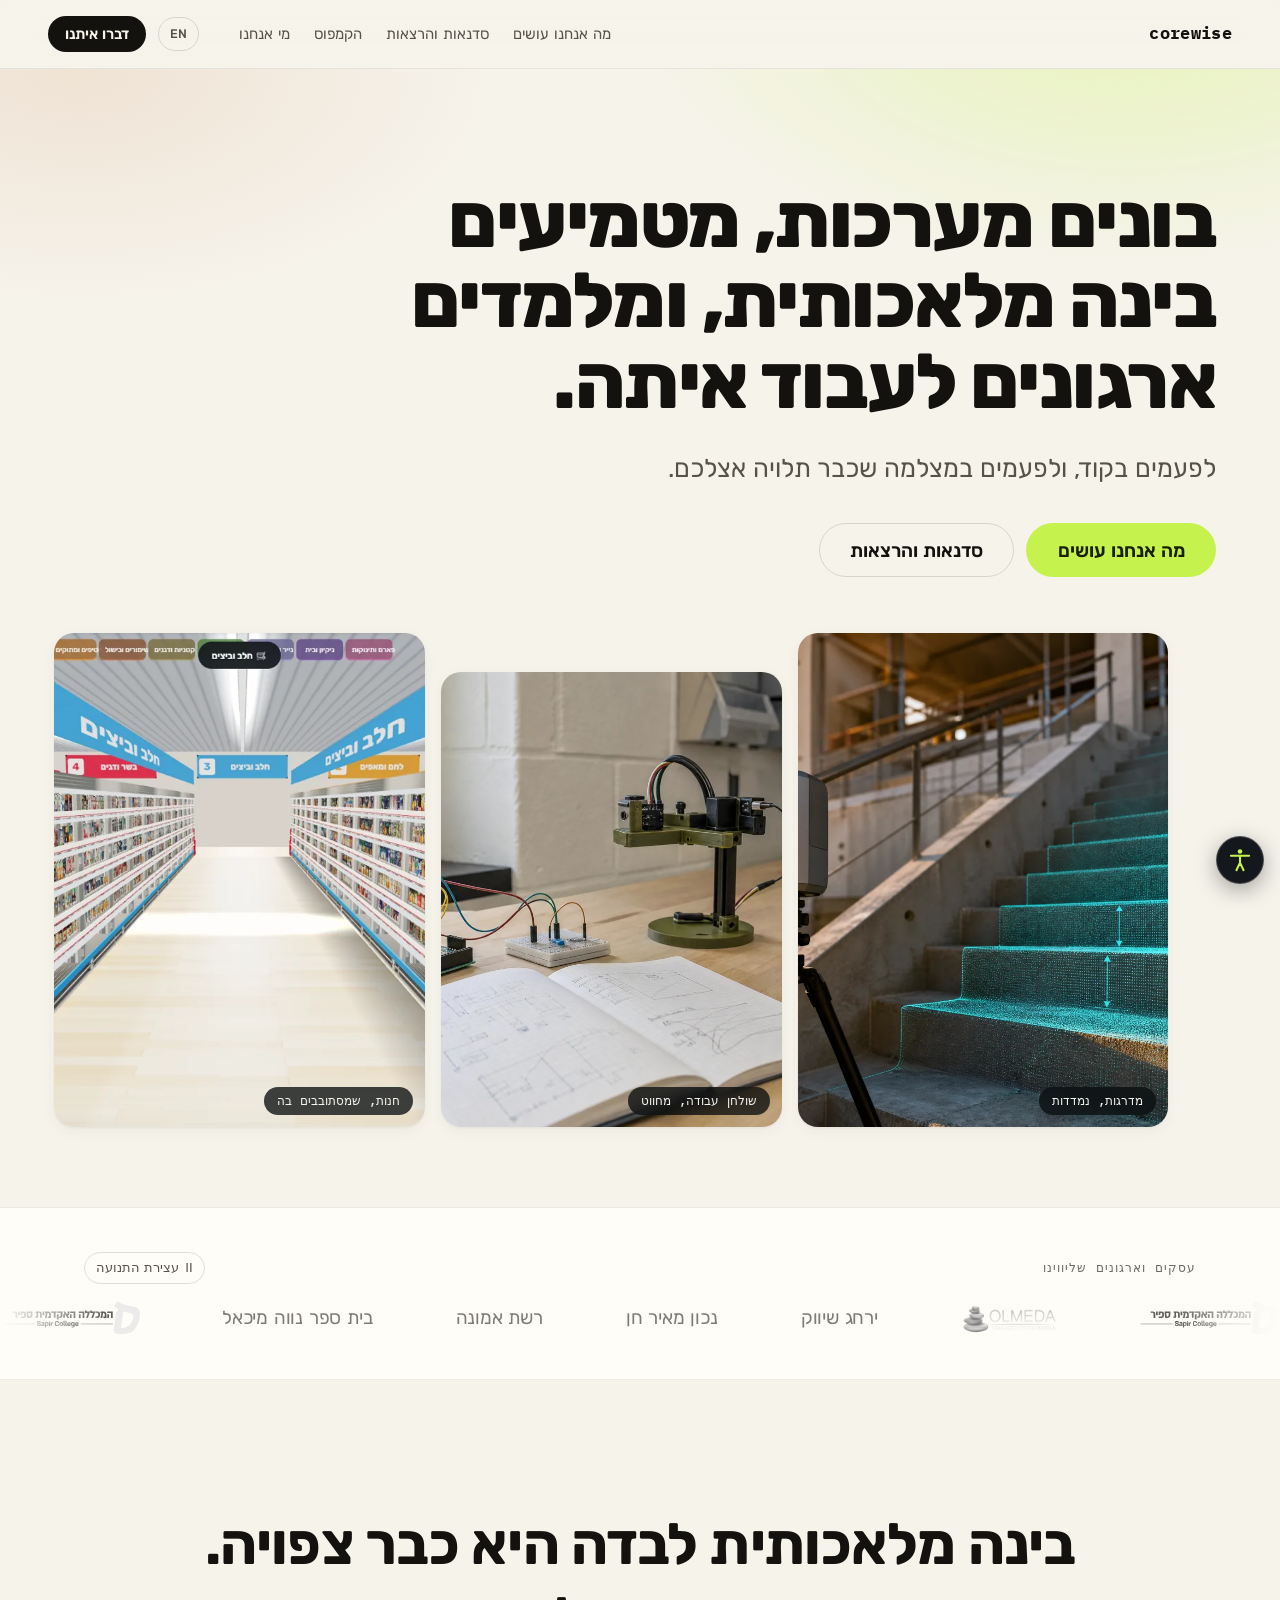
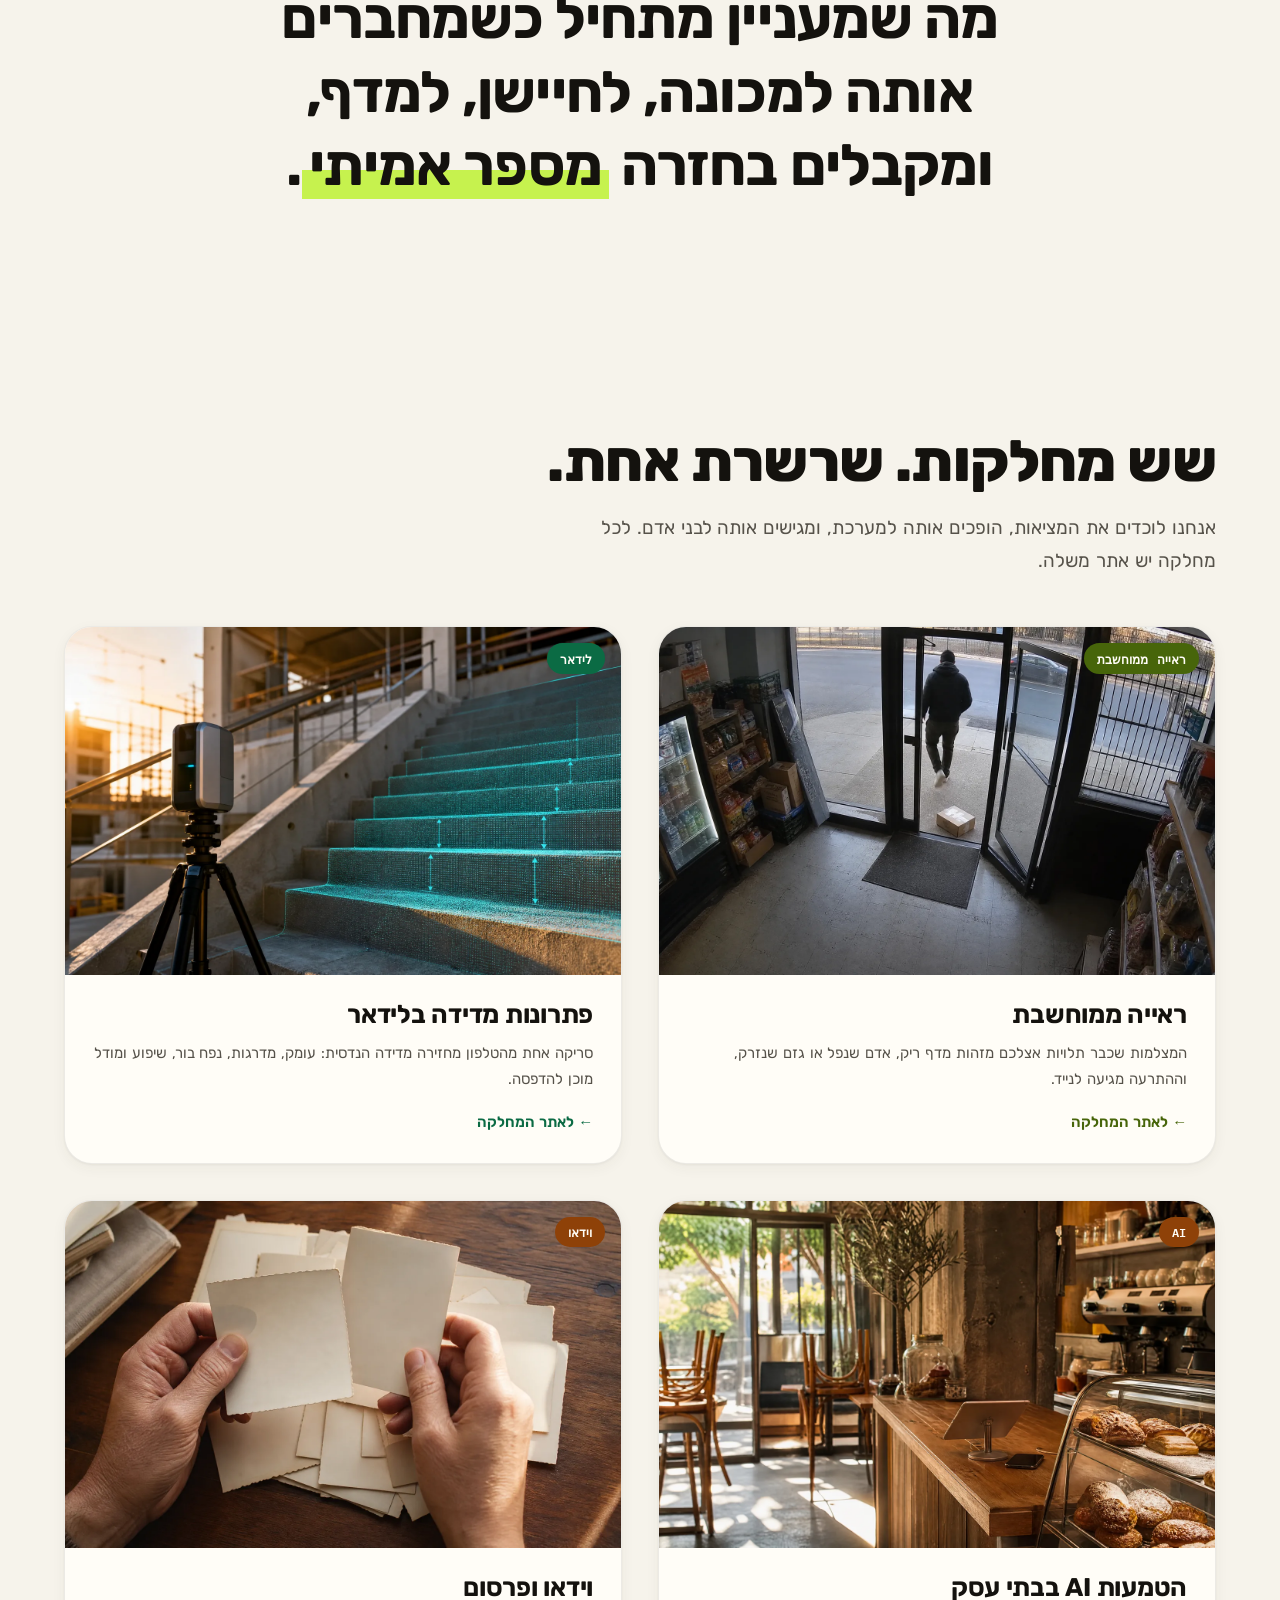
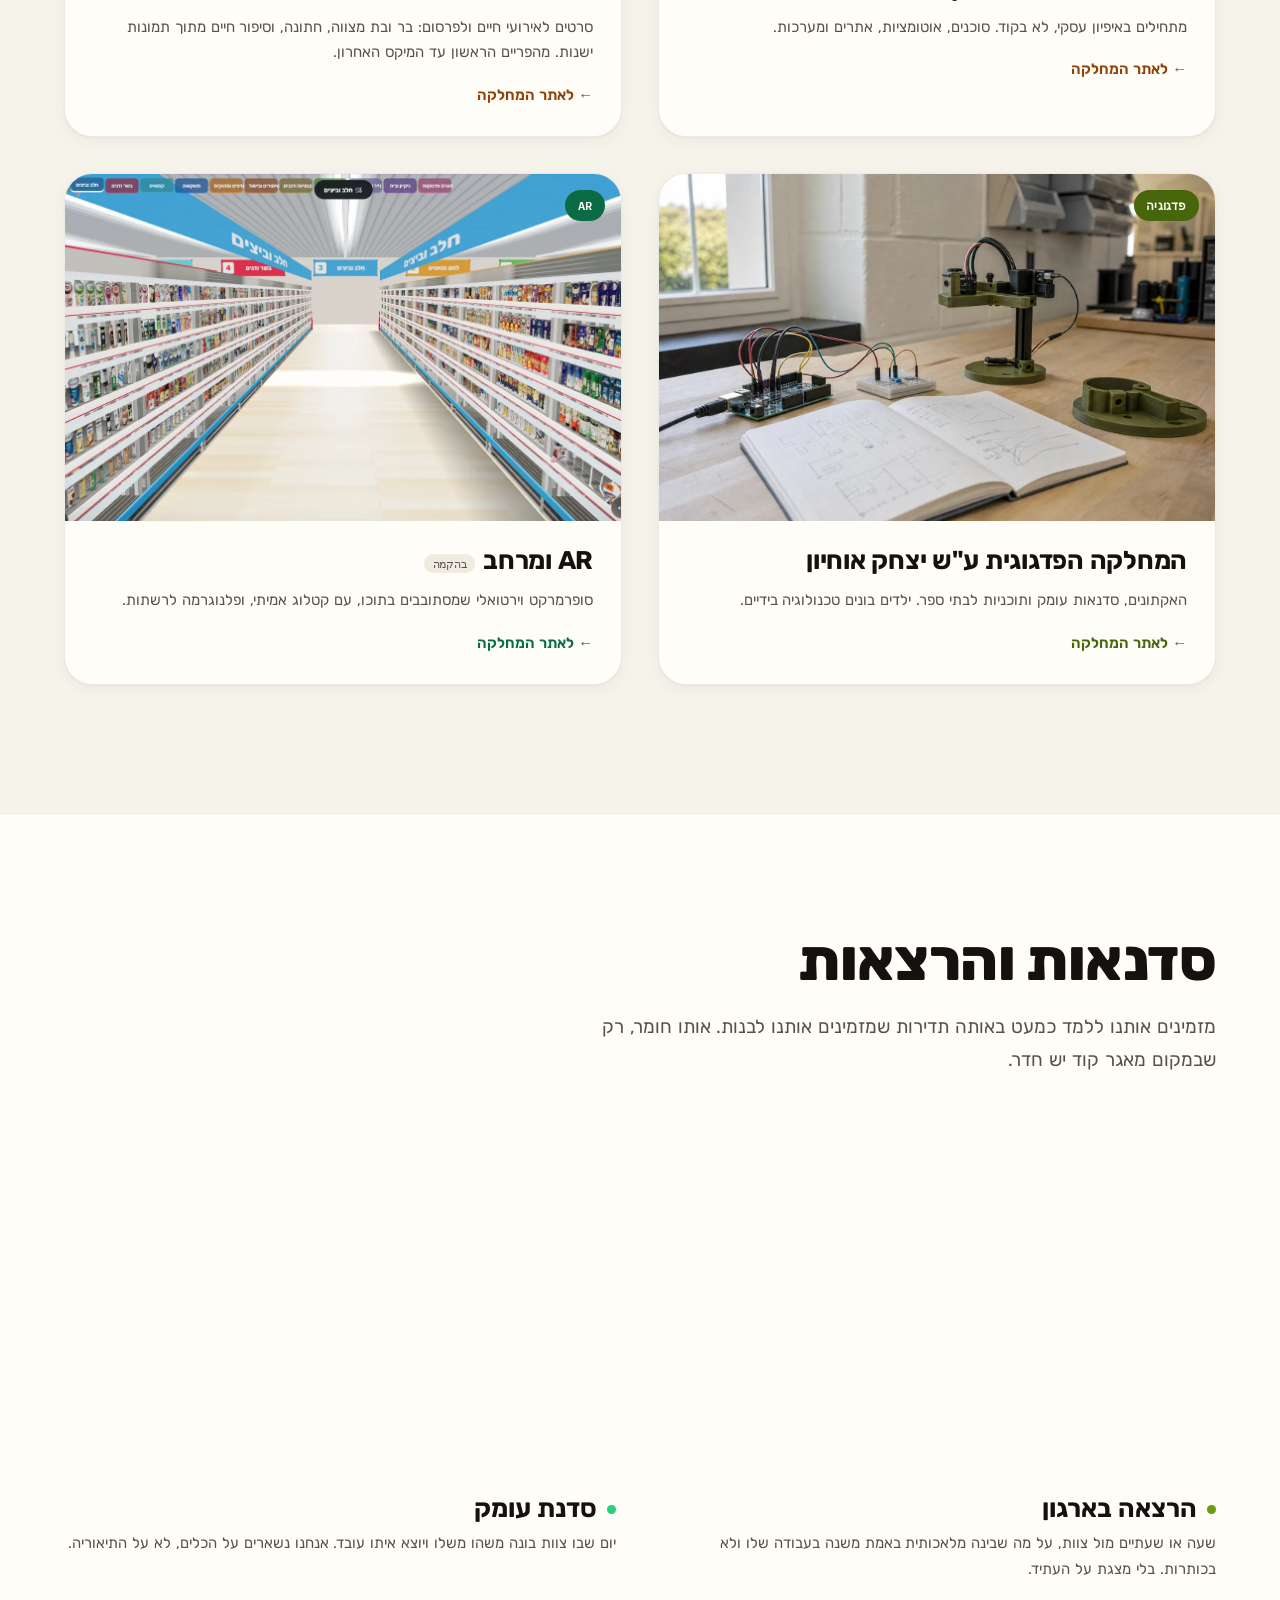
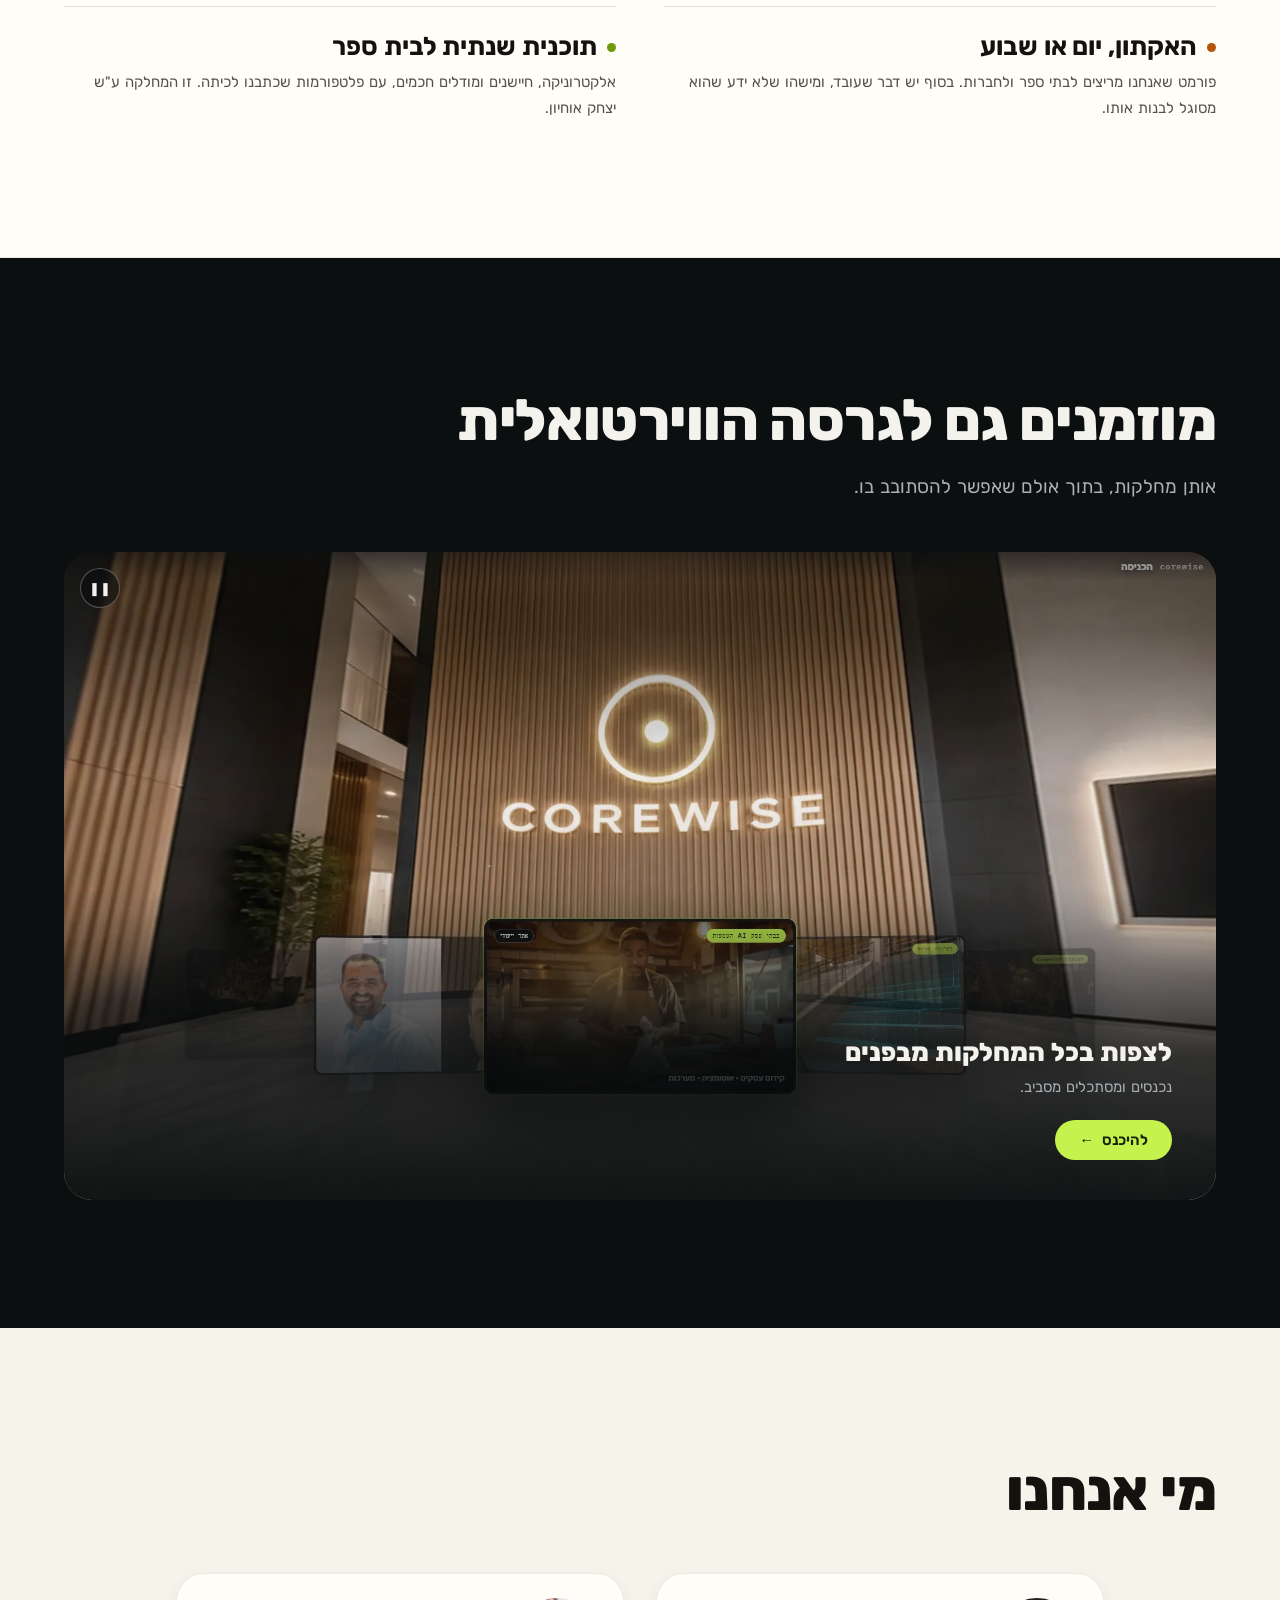
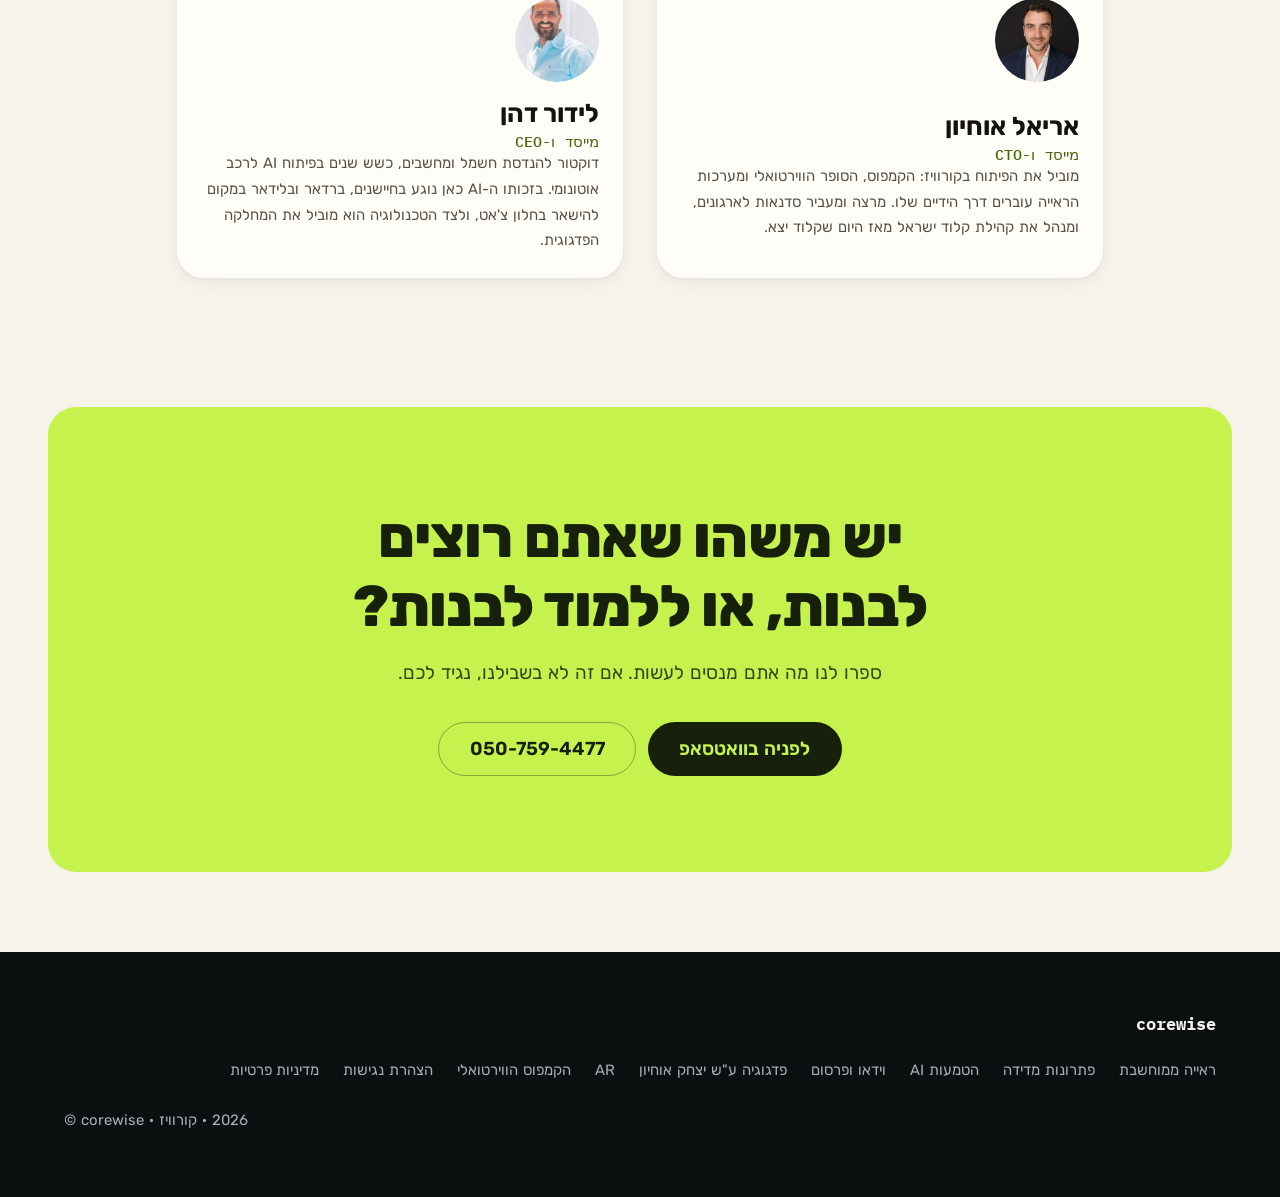
==== commit d0bb8a53: "feat: the workshops photos run, and lose their captions Lidor's note on mobile: running photos, no "" ====
--- a/index.html
+++ b/index.html
@@ -16,11 +16,11 @@
 <link rel="preload" as="image" href="home/campus-still.webp">
 <link rel="stylesheet" href="a11y.css?v=1787100000">
 <link rel="stylesheet" href="clients.css?v=1787500000">
-<link rel="stylesheet" href="home.css?v=1788700000">
+<link rel="stylesheet" href="home.css?v=1788800000">
 <script src="a11y.js?v=1787100000"></script>
 <script src="i18n.js?v=1787100000" defer></script>
 <script src="clients.js?v=1787500000" defer></script>
-<script src="home.js?v=1788700000" defer></script>
+<script src="home.js?v=1788800000" defer></script>
 <script src="pixel.js?v=1787900000" defer></script>
 </head>
 <body>
@@ -167,19 +167,26 @@
       <p data-en="We are asked to come and teach almost as often as we are asked to come and build. Same material, a room instead of a repository.">מזמינים אותנו ללמד כמעט באותה תדירות שמזמינים אותנו לבנות. אותו חומר, רק שבמקום מאגר קוד יש חדר.</p>
     </header>
 
-    <div class="learn__grid">
-      <div class="learn__shots">
-        <figure class="learn__shot">
-          <img src="works/lecture1.webp" alt="אריאל אוחיון מרצה מול אולם מלא" data-en-alt="Ariel Ohayon speaking to a full room" loading="lazy" decoding="async" width="1400" height="934">
-          <figcaption class="learn__badge" data-en="Ariel, on stage">אריאל, על הבמה</figcaption>
-        </figure>
-        <figure class="learn__shot learn__shot--b">
-          <img src="home/lidor-talk.webp" alt="לידור דהן מדבר מול קבוצת נערים בכיתה, על המסך הרצאה על מסע יזמות" data-en-alt="Lidor Dahan speaking to a group of teens in a classroom, a founder's-journey talk on the screen" loading="lazy" decoding="async" width="1100" height="1466">
-          <figcaption class="learn__badge" data-en="Lidor, in the classroom">לידור, בכיתה</figcaption>
-        </figure>
+    <!-- A running strip of the real thing, no captions: the photographs say
+         "us, in rooms, teaching" on their own, and labelling each one by name
+         made it read as a staff list. The second track is a seamless-loop
+         duplicate, hidden from assistive tech so nothing is announced twice. -->
+    <div class="reel" data-reel>
+      <div class="reel__track">
+        <img src="home/reel-lecture1.webp" alt="אריאל אוחיון מרצה מול אולם מלא" data-en-alt="Ariel Ohayon speaking to a full room" loading="lazy" decoding="async" width="900" height="600">
+        <img src="home/reel-lidor-talk.webp" alt="לידור דהן מדבר מול קבוצת נערים בכיתה" data-en-alt="Lidor Dahan speaking to a group of teens in a classroom" loading="lazy" decoding="async" width="900" height="600">
+        <img src="home/reel-lecture2.webp" alt="הרצאה על במה מול קהל, על המסך תרשים זרימה" data-en-alt="A talk on stage in front of an audience, a flow diagram on the screen" loading="lazy" decoding="async" width="900" height="600">
+        <img src="home/reel-lidor-workshop.webp" alt="לידור מסביר על רכיב אלקטרוני סביב שולחן סדנה" data-en-alt="Lidor explaining an electronic component around a workshop table" loading="lazy" decoding="async" width="900" height="600">
       </div>
-
-      <div class="lgrid">
+      <div class="reel__track" aria-hidden="true">
+        <img src="home/reel-lecture1.webp" alt="" loading="lazy" decoding="async" width="900" height="600" aria-hidden="true">
+        <img src="home/reel-lidor-talk.webp" alt="" loading="lazy" decoding="async" width="900" height="600" aria-hidden="true">
+        <img src="home/reel-lecture2.webp" alt="" loading="lazy" decoding="async" width="900" height="600" aria-hidden="true">
+        <img src="home/reel-lidor-workshop.webp" alt="" loading="lazy" decoding="async" width="900" height="600" aria-hidden="true">
+      </div>
+    </div>
+
+    <div class="lgrid">
       <article class="lcard" style="--acc:#6E9B0E">
         <h3 data-en="A talk inside your organisation">הרצאה בארגון</h3>
         <p data-en="An hour or two in front of a team, on what AI actually changes in their work rather than in the headlines. No slideware about the future.">שעה או שעתיים מול צוות, על מה שבינה מלאכותית באמת משנה בעבודה שלו ולא בכותרות. בלי מצגת על העתיד.</p>
@@ -196,7 +203,6 @@
         <h3 data-en="A year-long school programme">תוכנית שנתית לבית ספר</h3>
         <p data-en="Electronics, sensors and smart models, with platforms we wrote for the classroom. This is the department named for Yitzhak Ohayon.">אלקטרוניקה, חיישנים ומודלים חכמים, עם פלטפורמות שכתבנו לכיתה. זו המחלקה ע"ש יצחק אוחיון.</p>
       </article>
-      </div>
     </div>
   </section>
 
--- a/home.css
+++ b/home.css
@@ -296,24 +296,6 @@
    a stage in front of a full room, which is the only proof this section needs;
    the formats sit beside it as plain rules rather than as four more cards. */
 .learn { padding: clamp(3.5rem, 9vw, 7rem) clamp(1rem, 4vw, 3rem); background: var(--paper-2); border-block: 1px solid var(--line-2); }
-.learn__grid {
-  display: grid; grid-template-columns: 1.05fr 1fr;
-  gap: clamp(1.5rem, 4vw, 3.5rem); align-items: start;
-  max-width: var(--wrap); margin-inline: auto;
-}
-/* Two frames, offset: Ariel in front of a full room and Lidor in front of a
-   class — the two halves of the same offer. The overlap is what makes them a
-   composition rather than a grid cell each. */
-.learn__shots { position: relative; display: grid; grid-template-columns: 1fr 1fr; gap: var(--space-4); align-items: start; }
-.learn__shot { position: relative; border-radius: var(--radius-xl); overflow: hidden; box-shadow: var(--shadow-2); }
-.learn__shot img { width: 100%; aspect-ratio: 3 / 4; object-fit: cover; display: block; }
-.learn__shot--b { margin-block-start: clamp(1.25rem, 3vw, 2.5rem); }
-.learn__badge {
-  position: absolute; inset-block-end: var(--space-4); inset-inline-start: var(--space-4);
-  padding: .5rem .9rem; border-radius: var(--radius-pill);
-  background: var(--lime); color: var(--lime-ink);
-  font: 600 var(--step--1) var(--font);
-}
 .lgrid { display: grid; gap: 0; }
 .lcard { padding: var(--space-6) 0; border-block-start: 1px solid var(--line); }
 .lcard:first-child { border-block-start: 0; padding-block-start: 0; }
@@ -323,7 +305,6 @@
   border-radius: 50%; background: var(--acc); margin-inline-end: .6rem; vertical-align: .12em;
 }
 .lcard p { margin-block-start: var(--space-2); color: var(--ink-2); font-size: var(--step--1); line-height: 1.72; }
-@media (max-width: 860px) { .learn__grid { grid-template-columns: 1fr; } }
 
 
 /* ---------- the dark room ----------
@@ -488,3 +469,55 @@
 html.a11y-reduce-motion html.a11y-reduce-motion .js-reveal .person,
 html.a11y-reduce-motion .js-reveal .strip figure,
 html.a11y-reduce-motion .js-reveal .door { opacity: 1; transform: none; transition: none; }
+
+/* ---------- the reel ----------
+   Photographs of us in rooms, running. No captions: naming each frame turned
+   a proof into a staff list. Two identical tracks scroll as one so the loop
+   has no gap, and the duplicate is hidden from assistive tech.
+
+   WCAG 2.2.2: it starts on its own and runs past five seconds, so home.js
+   attaches a pause control. Hovering or focusing inside also stops it. */
+.reel {
+  position: relative; display: flex; gap: var(--space-4);
+  max-width: var(--wrap); margin: 0 auto var(--space-12);
+  overflow: hidden; mask-image: linear-gradient(90deg, transparent, #000 6%, #000 94%, transparent);
+}
+.reel__track {
+  display: flex; gap: var(--space-4); flex: none;
+  animation: reel 38s linear infinite;
+}
+.reel:hover .reel__track,
+.reel:focus-within .reel__track,
+.reel.is-paused .reel__track { animation-play-state: paused; }
+.reel img {
+  block-size: clamp(210px, 26vw, 320px); inline-size: auto;
+  object-fit: cover; border-radius: var(--radius-lg);
+  box-shadow: var(--shadow-1);
+}
+/* RTL: the tracks sit right-to-left, so the loop travels the same way */
+@keyframes reel { from { transform: translateX(0); } to { transform: translateX(calc(-100% - var(--space-4))); } }
+:root[dir="rtl"] .reel__track,
+[dir="rtl"] .reel__track { animation-name: reel-rtl; }
+@keyframes reel-rtl { from { transform: translateX(0); } to { transform: translateX(calc(100% + var(--space-4))); } }
+
+.reel__pause {
+  position: absolute; z-index: 2;
+  inset-block-end: var(--space-3); inset-inline-end: var(--space-3);
+  min-block-size: 32px; padding: .3rem .7rem;
+  border: 1px solid var(--line); border-radius: var(--radius-pill);
+  background: color-mix(in srgb, var(--paper-2) 88%, transparent);
+  color: var(--ink-2); font: 500 .72rem var(--font); cursor: pointer;
+  -webkit-backdrop-filter: blur(6px); backdrop-filter: blur(6px);
+}
+.reel__pause:hover { color: var(--ink); }
+.reel__pause:focus-visible { outline: 2px solid var(--olive-d); outline-offset: 2px; }
+
+.lgrid { display: grid; grid-template-columns: repeat(2, 1fr); gap: 0 var(--space-12); max-width: var(--wrap); margin-inline: auto; }
+.lcard { padding: var(--space-6) 0; border-block-start: 1px solid var(--line); }
+.lcard:nth-child(-n+2) { border-block-start: 0; padding-block-start: 0; }
+@media (max-width: 760px) {
+  .lgrid { grid-template-columns: 1fr; }
+  .lcard:nth-child(2) { border-block-start: 1px solid var(--line); padding-block-start: var(--space-6); }
+}
+@media (prefers-reduced-motion: reduce) { .reel__track { animation: none; } }
+html.a11y-reduce-motion .reel__track { animation: none; }
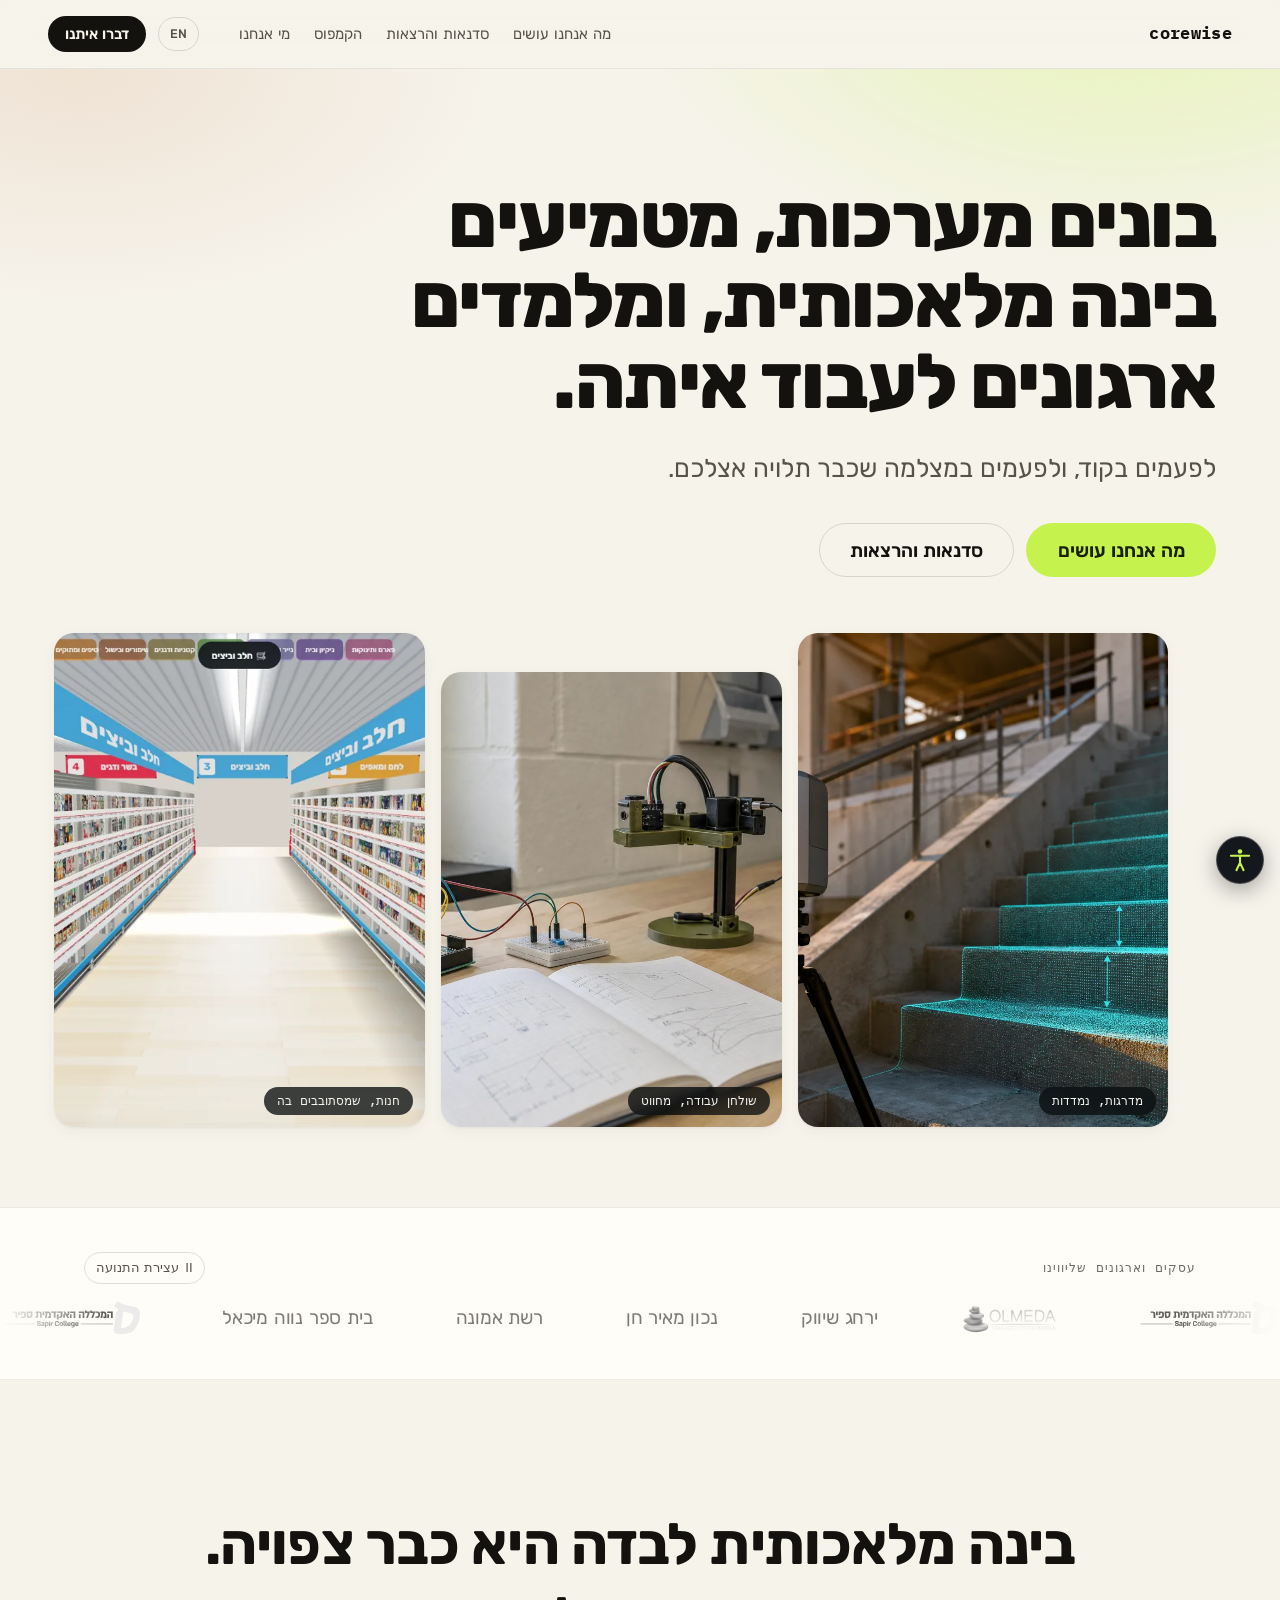
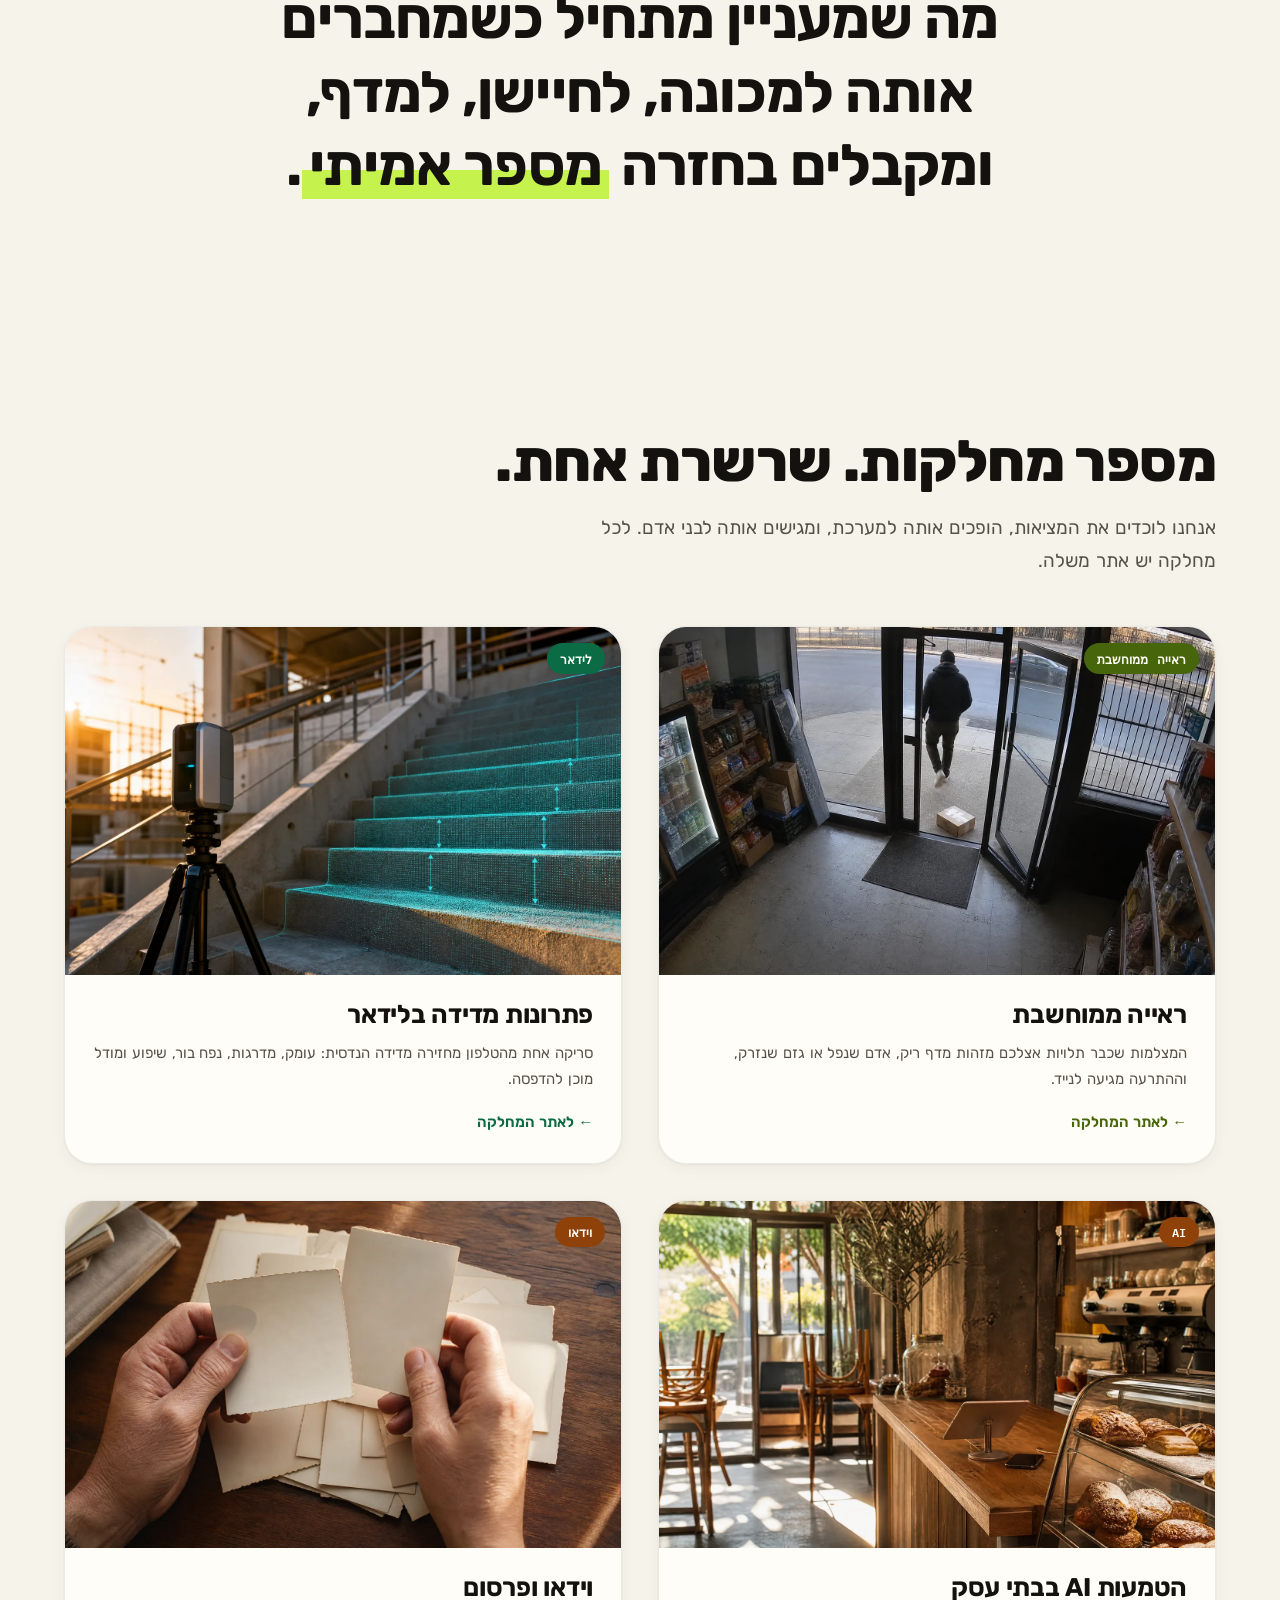
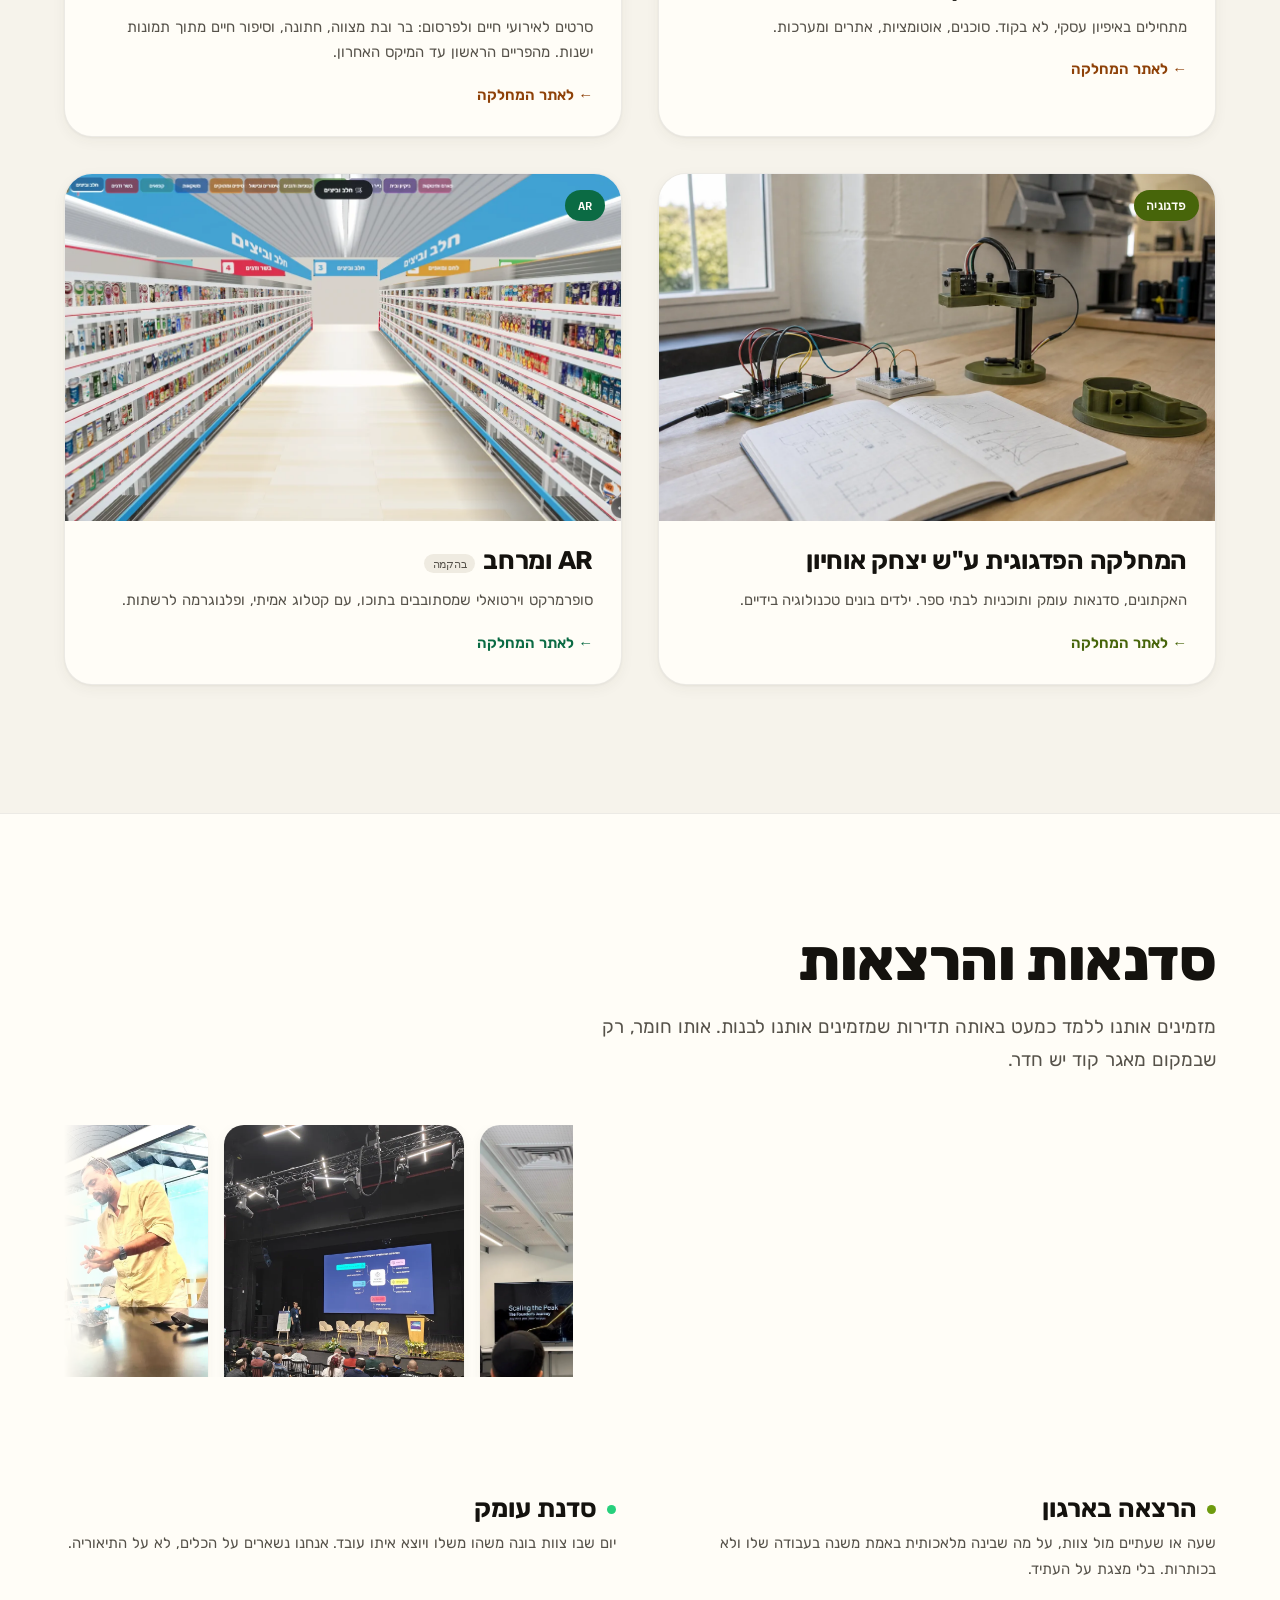
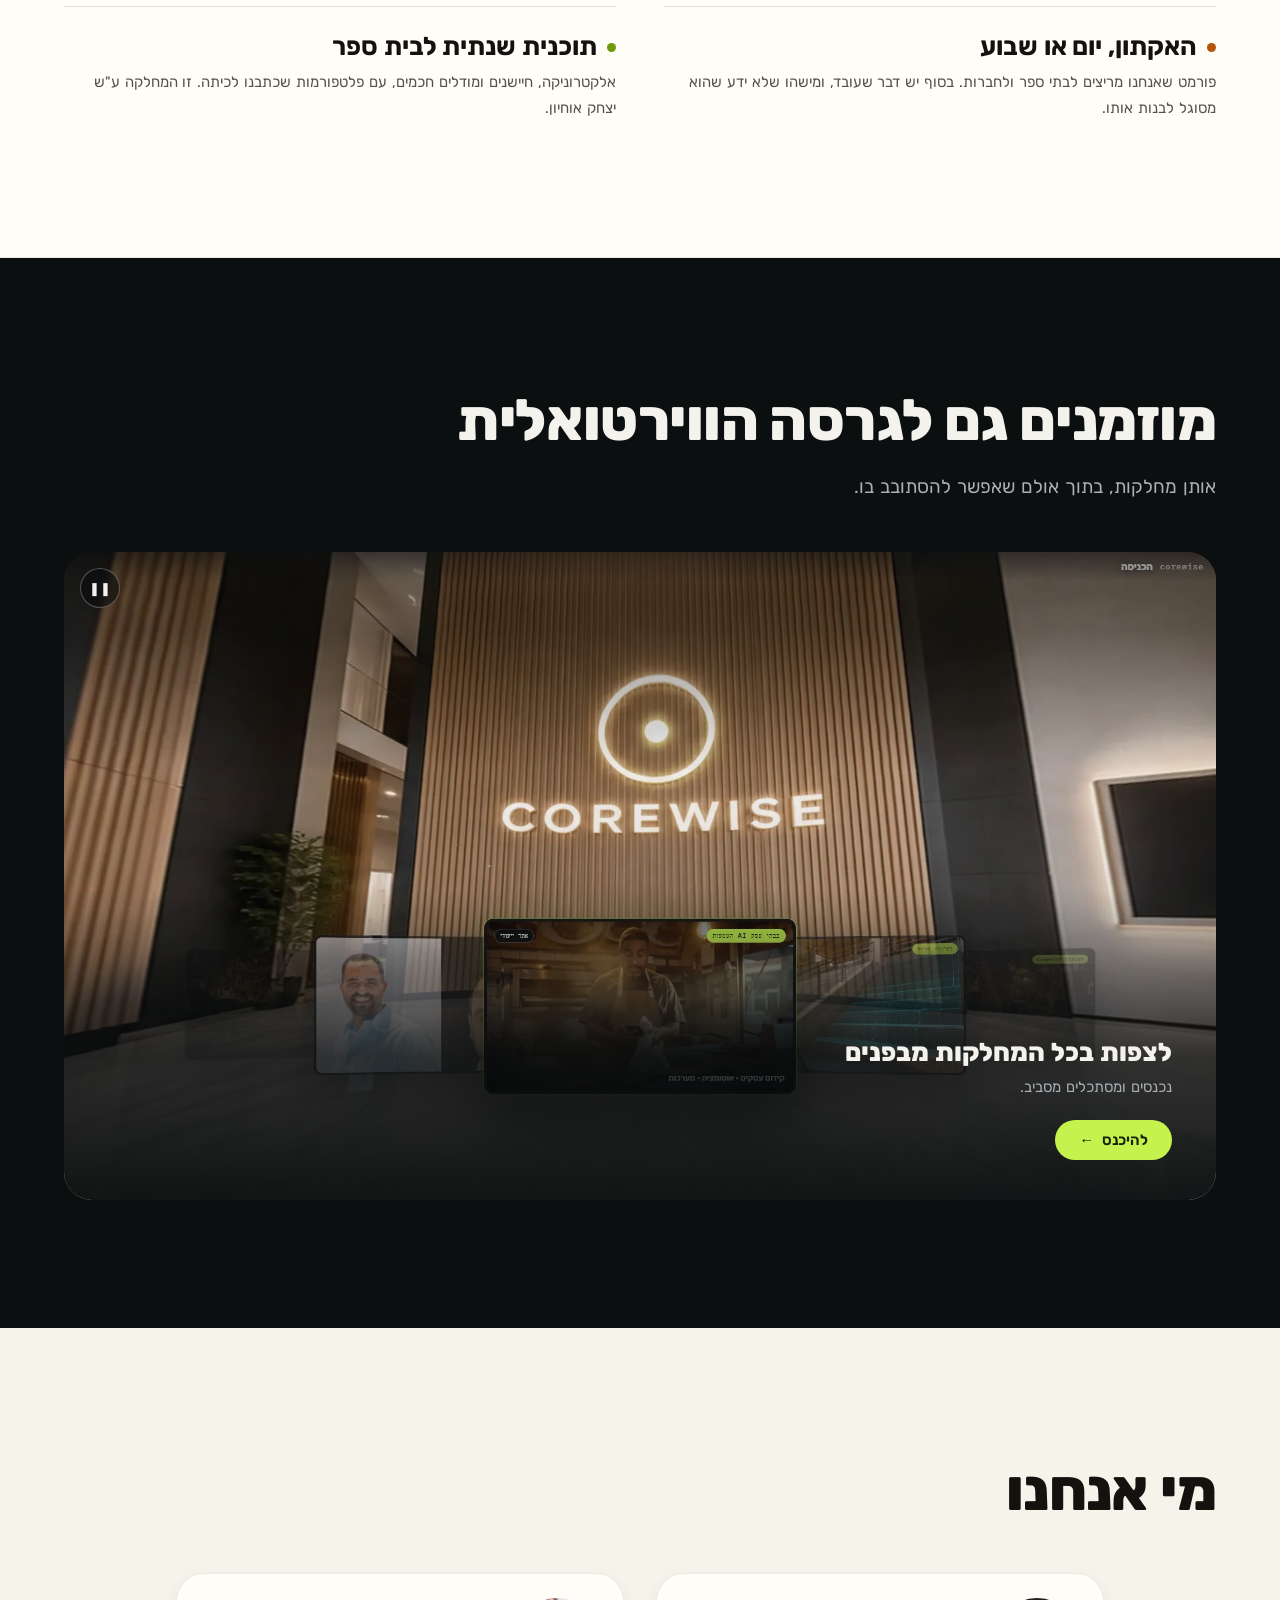
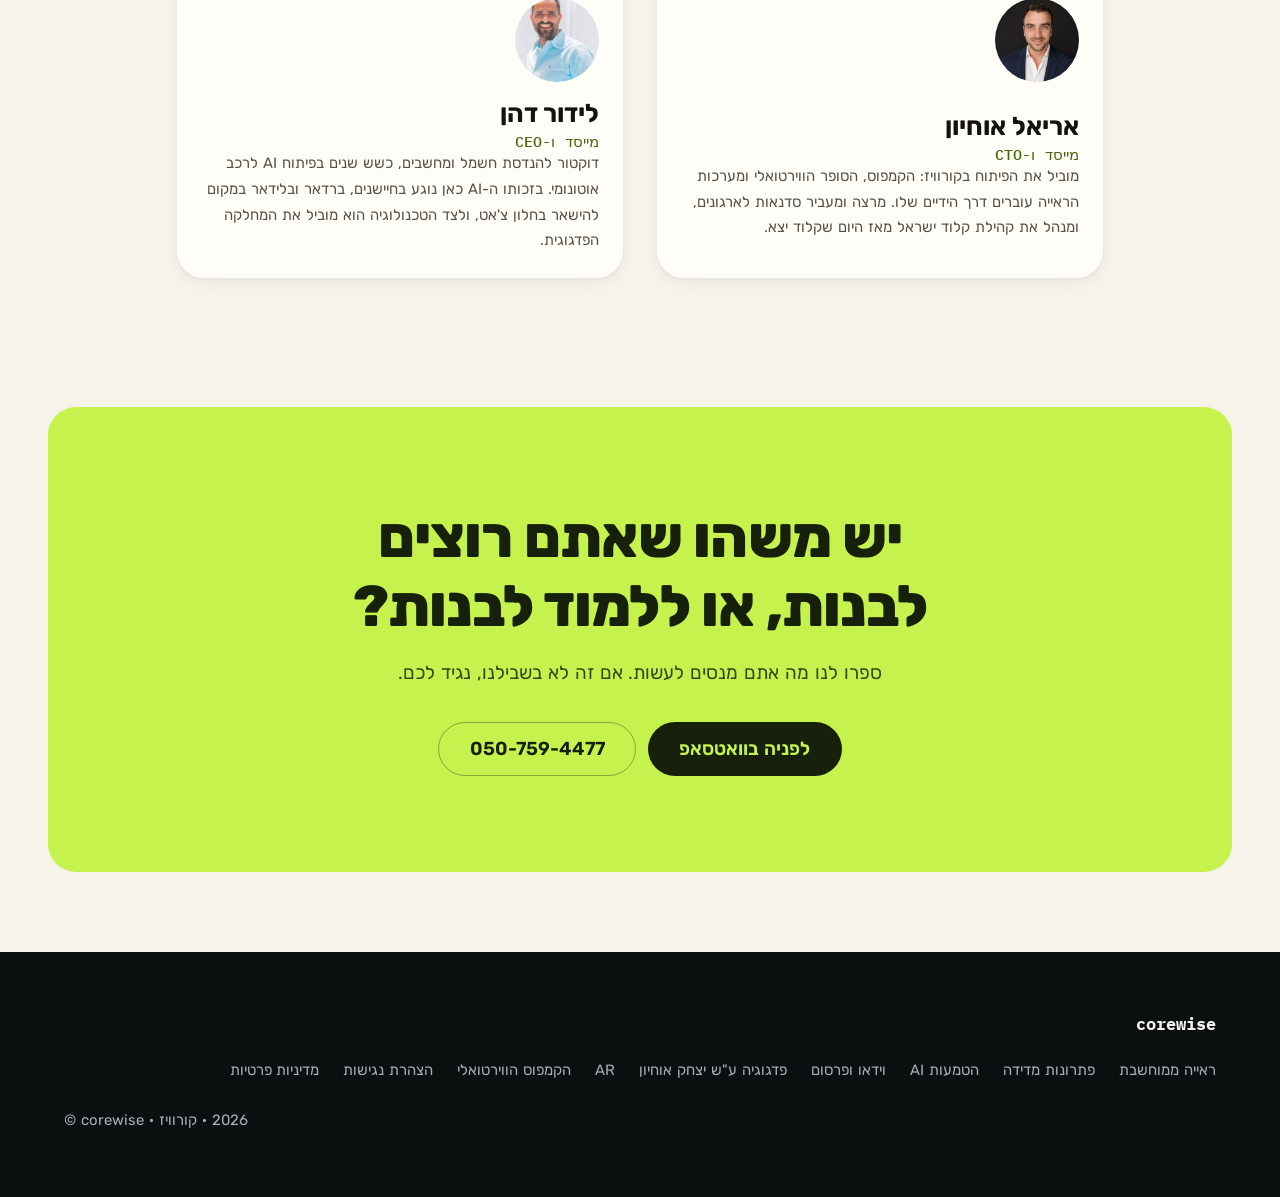
==== commit eeea73b9: "copy: the departments section stops counting itself" ====
--- a/index.html
+++ b/index.html
@@ -6,7 +6,7 @@
 <title data-en="Corewise · We build systems, we embed AI, and we teach organisations to work with it">Corewise · בונים מערכות, מטמיעים בינה מלאכותית, ומלמדים ארגונים לעבוד איתה</title>
 <meta name="description" content="קורוויז: פיתוח מערכות, הטמעת בינה מלאכותית בעסקים, סדנאות והרצאות, מדידה בלידאר וראייה ממוחשבת שהופכת מצלמות קיימות לחכמות. נשארים עד שזה עובד." data-en-content="Corewise: systems development, AI embedded in businesses, workshops and talks, LiDAR measurement, and computer vision that turns existing cameras smart. We stay until it works.">
 <meta property="og:title" content="Corewise · בונים בעצמנו, ונשארים עד שזה עובד" data-en-content="Corewise · We build it ourselves, and we stay until it works">
-<meta property="og:description" content="שש מחלקות תחת קורה אחת: ראייה ממוחשבת, מדידה בלידאר, הטמעות AI, וידאו, פדגוגיה ו-AR." data-en-content="Six departments under one roof: computer vision, LiDAR, AI, video, pedagogy and AR.">
+<meta property="og:description" content="מספר מחלקות תחת קורה אחת: ראייה ממוחשבת, מדידה בלידאר, הטמעות AI, וידאו, פדגוגיה ו-AR." data-en-content="Several departments under one roof: computer vision, LiDAR, AI, video, pedagogy and AR.">
 <meta property="og:image" content="home/campus-still.webp">
 <meta name="theme-color" content="#F6F3EB">
 <link rel="icon" href="favicon.svg" type="image/svg+xml">
@@ -16,11 +16,11 @@
 <link rel="preload" as="image" href="home/campus-still.webp">
 <link rel="stylesheet" href="a11y.css?v=1787100000">
 <link rel="stylesheet" href="clients.css?v=1787500000">
-<link rel="stylesheet" href="home.css?v=1788800000">
+<link rel="stylesheet" href="home.css?v=1788900000">
 <script src="a11y.js?v=1787100000"></script>
 <script src="i18n.js?v=1787100000" defer></script>
 <script src="clients.js?v=1787500000" defer></script>
-<script src="home.js?v=1788800000" defer></script>
+<script src="home.js?v=1788900000" defer></script>
 <script src="pixel.js?v=1787900000" defer></script>
 </head>
 <body>
@@ -83,10 +83,10 @@
     <p data-en-html="Artificial intelligence on its own is already predictable. It gets interesting when you connect it to a machine, a sensor, a shelf, and it hands back <mark>a real number</mark>.">בינה מלאכותית לבדה היא כבר צפויה. מה שמעניין מתחיל כשמחברים אותה למכונה, לחיישן, למדף, ומקבלים בחזרה <mark>מספר אמיתי</mark>.</p>
   </section>
 
-  <!-- ── six departments ───────────────────────────────────────────── -->
+  <!-- ── the departments ────────────────────────────────────────────── -->
   <section id="work" class="dept" aria-labelledby="dept-h">
     <header class="sec-head">
-      <h2 id="dept-h" data-en="Six departments. One chain.">שש מחלקות. שרשרת אחת.</h2>
+      <h2 id="dept-h" data-en="Several departments. One chain.">מספר מחלקות. שרשרת אחת.</h2>
       <p data-en="We capture reality, turn it into a system, and hand it to people. Every department has a site of its own.">אנחנו לוכדים את המציאות, הופכים אותה למערכת, ומגישים אותה לבני אדם. לכל מחלקה יש אתר משלה.</p>
     </header>
     <div class="dgrid">
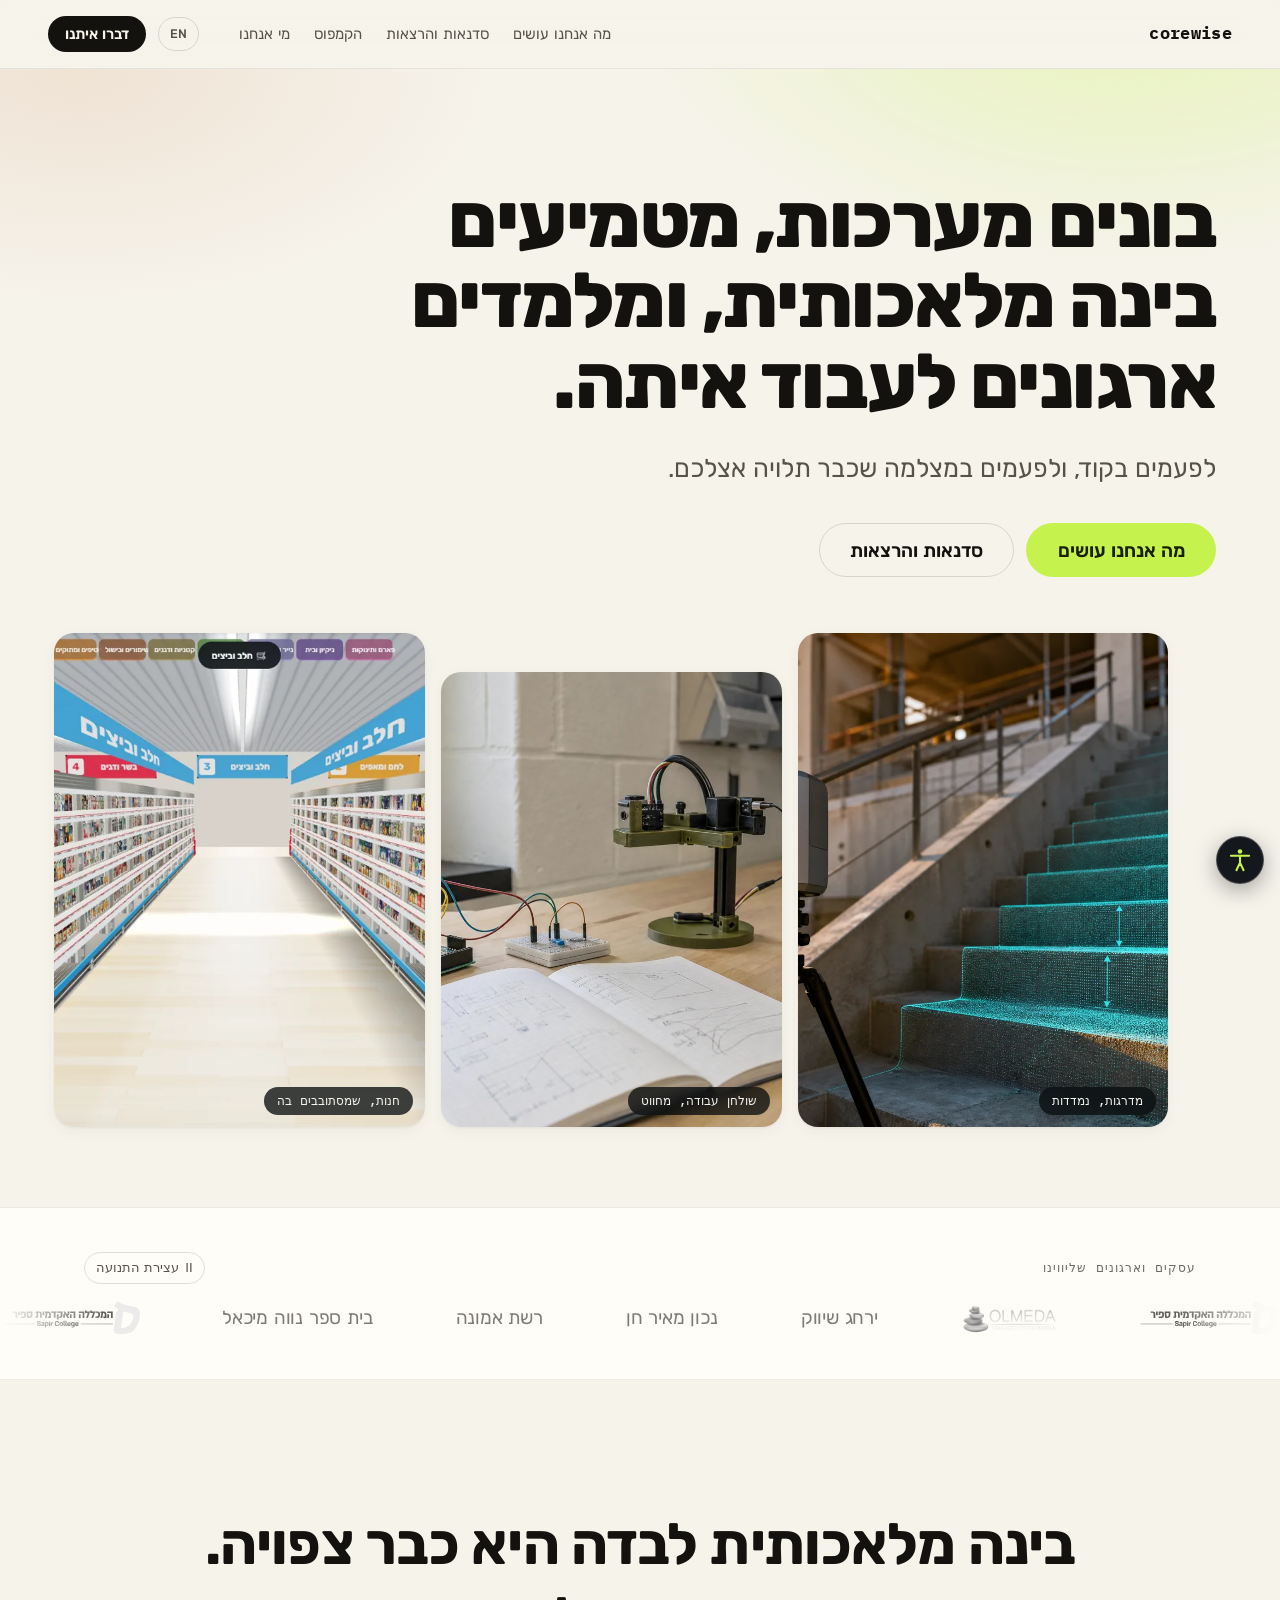
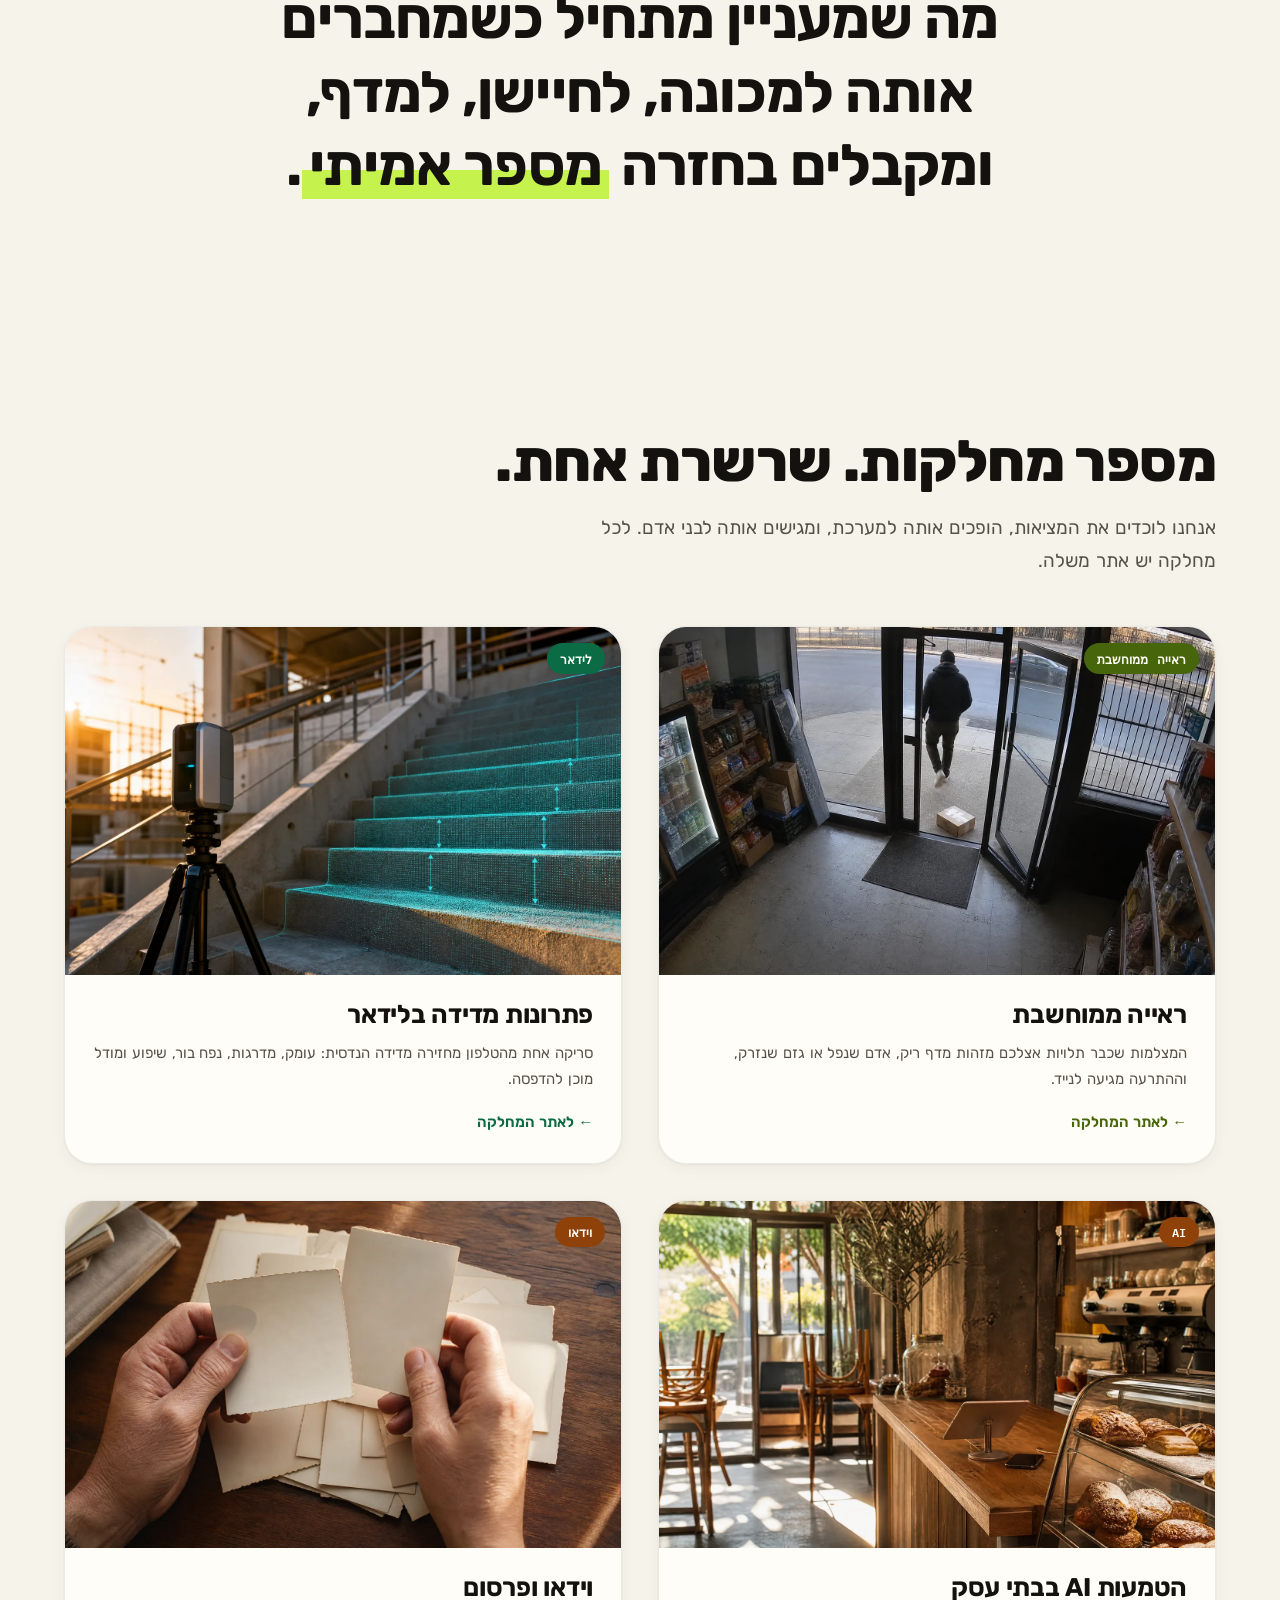
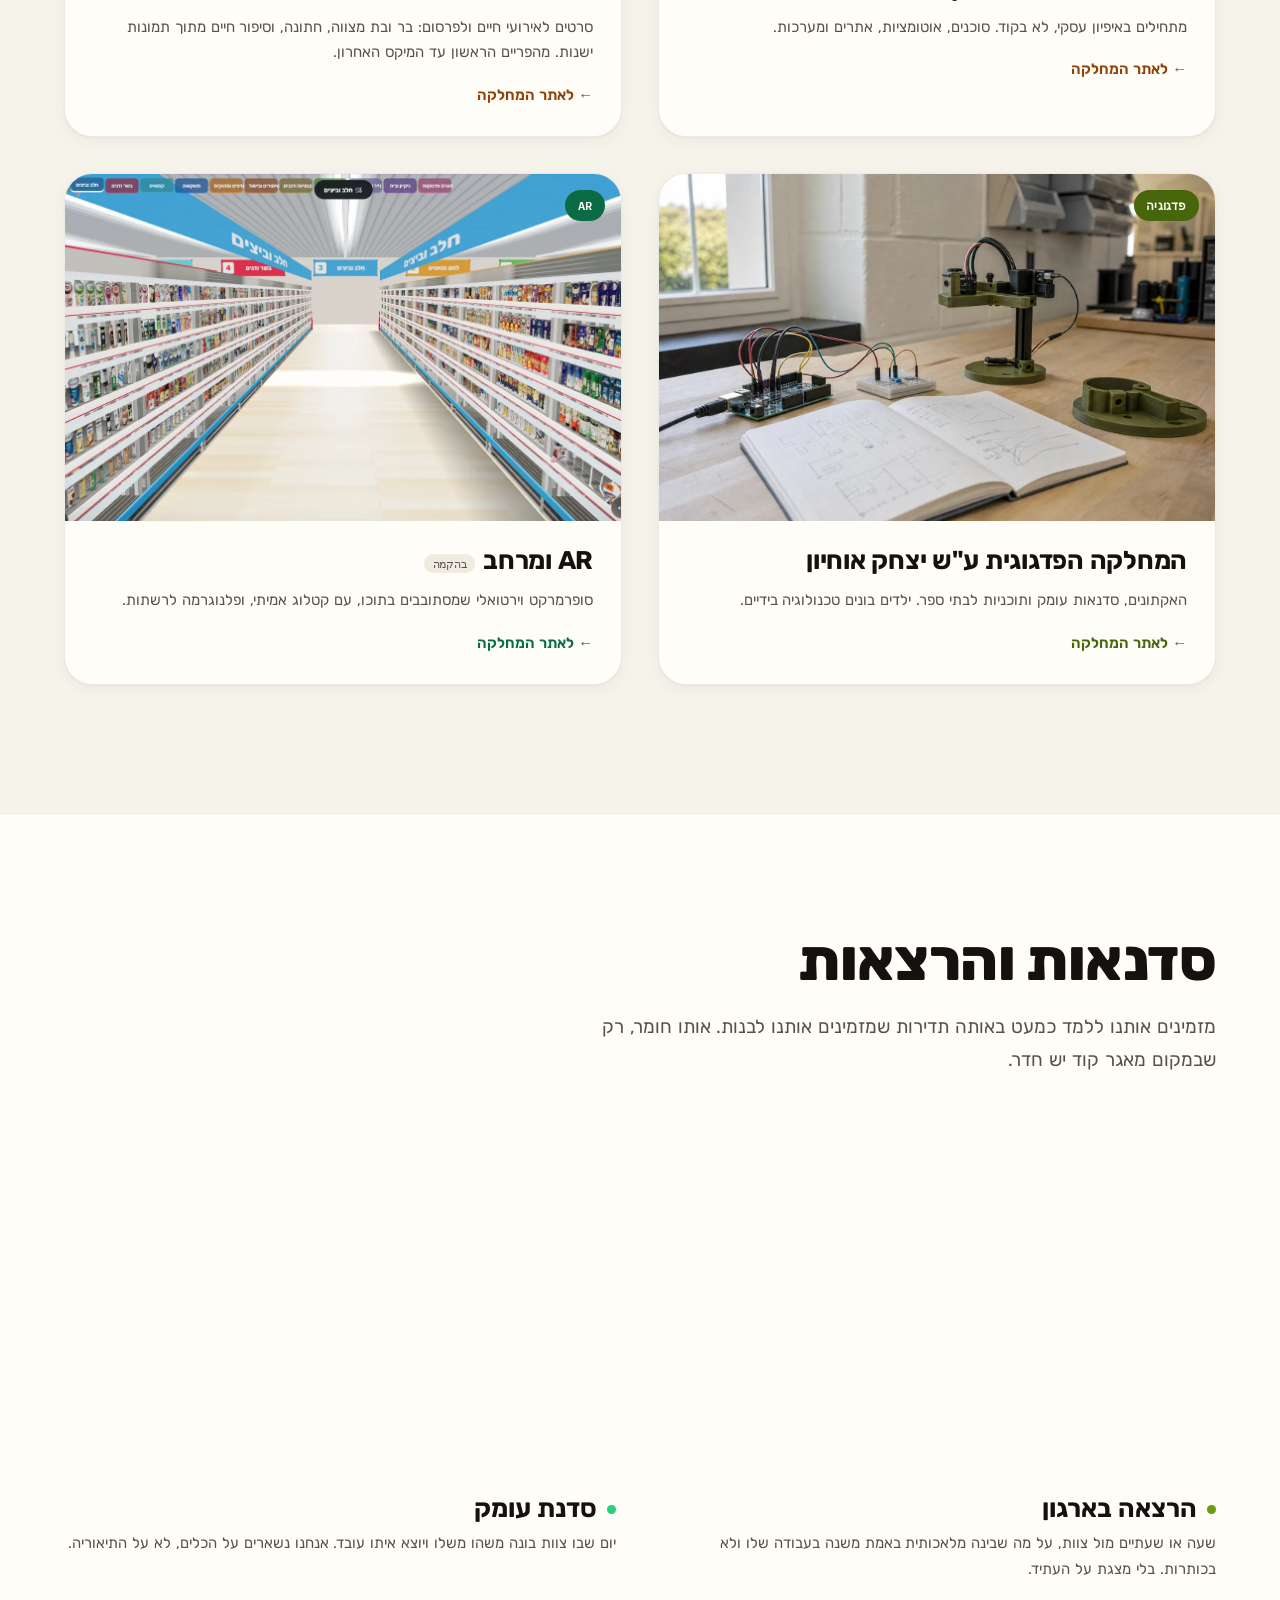
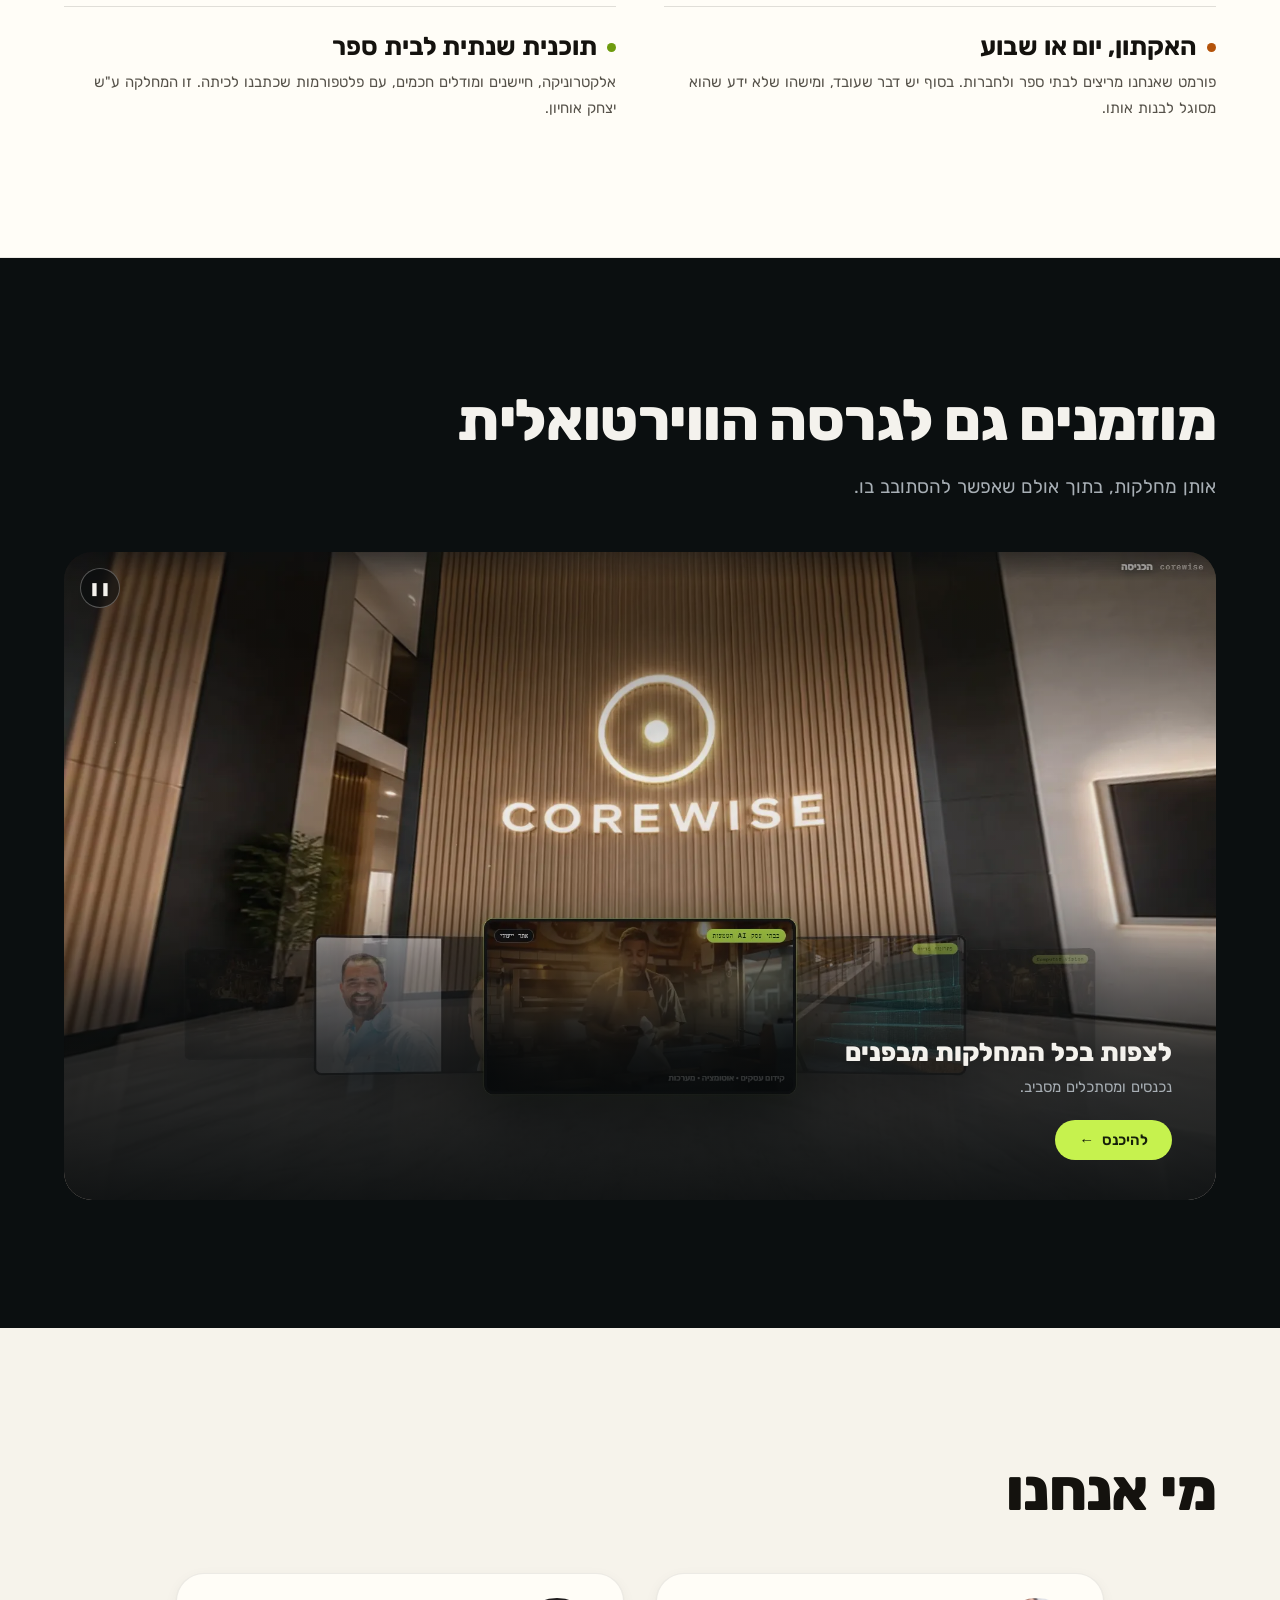
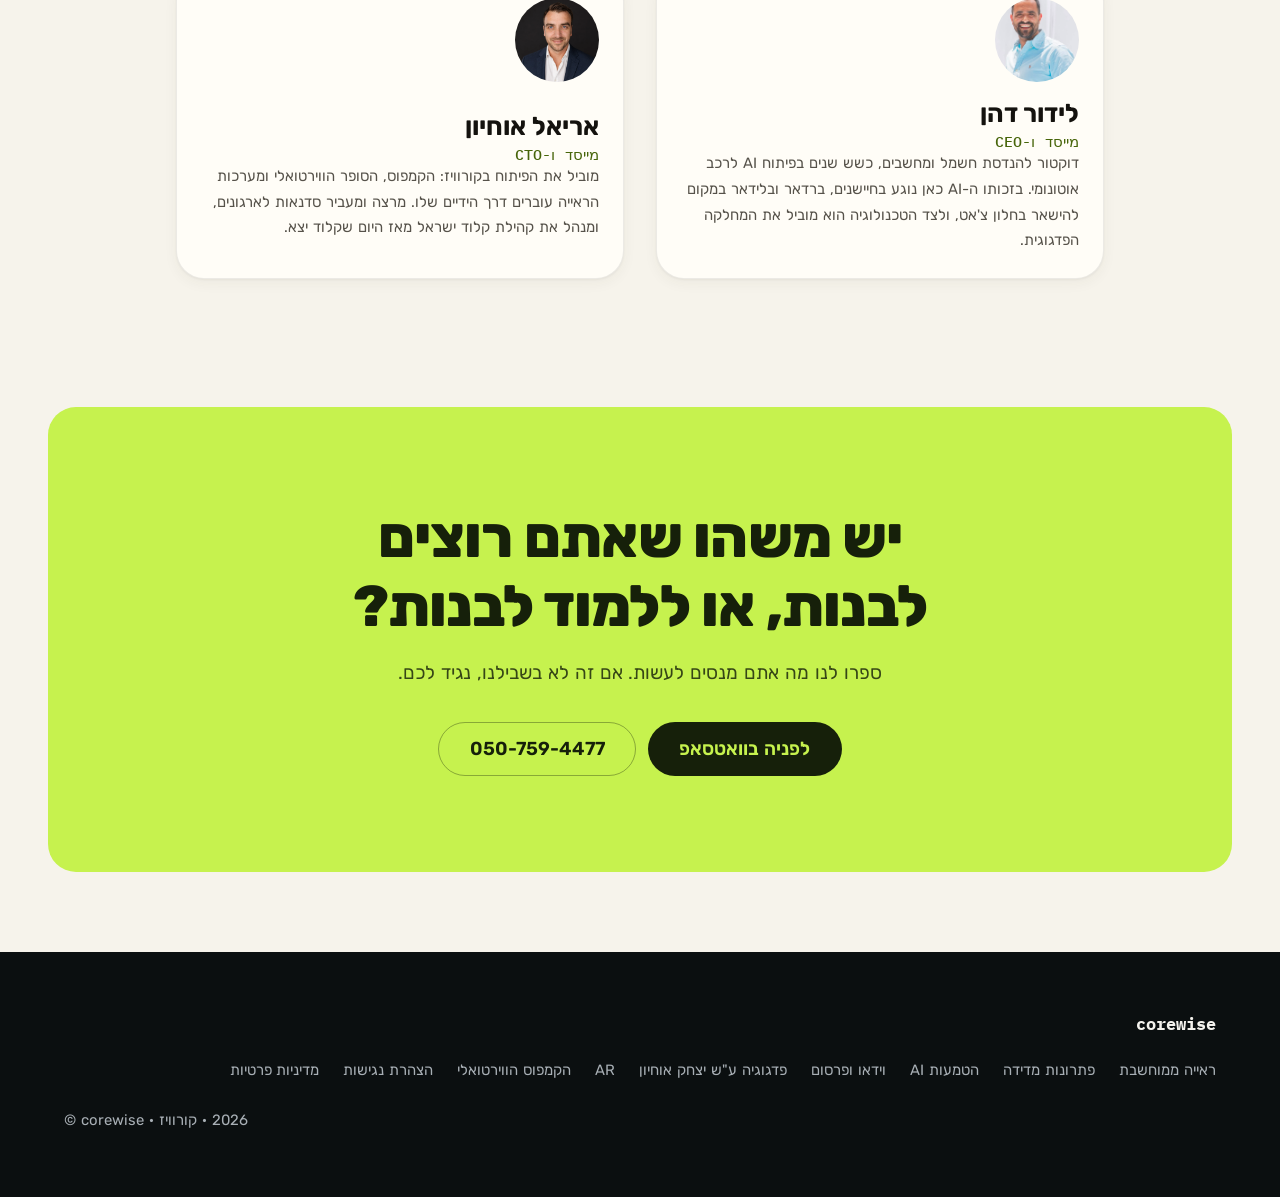
==== commit b7d1d956: "copy: the CEO comes first, everywhere the two founders are listed Six places had Ariel ahead of Lido" ====
--- a/index.html
+++ b/index.html
@@ -16,11 +16,11 @@
 <link rel="preload" as="image" href="home/campus-still.webp">
 <link rel="stylesheet" href="a11y.css?v=1787100000">
 <link rel="stylesheet" href="clients.css?v=1787500000">
-<link rel="stylesheet" href="home.css?v=1788900000">
+<link rel="stylesheet" href="home.css?v=1789000000">
 <script src="a11y.js?v=1787100000"></script>
 <script src="i18n.js?v=1787100000" defer></script>
 <script src="clients.js?v=1787500000" defer></script>
-<script src="home.js?v=1788900000" defer></script>
+<script src="home.js?v=1789000000" defer></script>
 <script src="pixel.js?v=1787900000" defer></script>
 </head>
 <body>
@@ -173,14 +173,14 @@
          duplicate, hidden from assistive tech so nothing is announced twice. -->
     <div class="reel" data-reel>
       <div class="reel__track">
+        <img src="home/reel-lidor-talk.webp" alt="לידור דהן מדבר מול קבוצת נערים בכיתה" data-en-alt="Lidor Dahan speaking to a group of teens in a classroom" loading="lazy" decoding="async" width="900" height="600">
         <img src="home/reel-lecture1.webp" alt="אריאל אוחיון מרצה מול אולם מלא" data-en-alt="Ariel Ohayon speaking to a full room" loading="lazy" decoding="async" width="900" height="600">
-        <img src="home/reel-lidor-talk.webp" alt="לידור דהן מדבר מול קבוצת נערים בכיתה" data-en-alt="Lidor Dahan speaking to a group of teens in a classroom" loading="lazy" decoding="async" width="900" height="600">
         <img src="home/reel-lecture2.webp" alt="הרצאה על במה מול קהל, על המסך תרשים זרימה" data-en-alt="A talk on stage in front of an audience, a flow diagram on the screen" loading="lazy" decoding="async" width="900" height="600">
         <img src="home/reel-lidor-workshop.webp" alt="לידור מסביר על רכיב אלקטרוני סביב שולחן סדנה" data-en-alt="Lidor explaining an electronic component around a workshop table" loading="lazy" decoding="async" width="900" height="600">
       </div>
       <div class="reel__track" aria-hidden="true">
+        <img src="home/reel-lidor-talk.webp" alt="" loading="lazy" decoding="async" width="900" height="600" aria-hidden="true">
         <img src="home/reel-lecture1.webp" alt="" loading="lazy" decoding="async" width="900" height="600" aria-hidden="true">
-        <img src="home/reel-lidor-talk.webp" alt="" loading="lazy" decoding="async" width="900" height="600" aria-hidden="true">
         <img src="home/reel-lecture2.webp" alt="" loading="lazy" decoding="async" width="900" height="600" aria-hidden="true">
         <img src="home/reel-lidor-workshop.webp" alt="" loading="lazy" decoding="async" width="900" height="600" aria-hidden="true">
       </div>
@@ -245,17 +245,17 @@
     </header>
     <div class="people">
       <article class="person">
+        <img src="lidor.jpeg" alt="לידור דהן" data-en-alt="Lidor Dahan" loading="lazy" decoding="async" width="300" height="300">
+        <div>
+          <h3>לידור דהן <span data-en="Founder and CEO">מייסד ו-CEO</span></h3>
+          <p data-en="A PhD in electrical and computer engineering, with some six years developing AI for autonomous vehicles. He is why the AI here touches sensors, radar and LiDAR rather than staying in a chat window, and he leads the pedagogy department alongside the deep tech.">דוקטור להנדסת חשמל ומחשבים, כשש שנים בפיתוח AI לרכב אוטונומי. בזכותו ה-AI כאן נוגע בחיישנים, ברדאר ובלידאר במקום להישאר בחלון צ'אט, ולצד הטכנולוגיה הוא מוביל את המחלקה הפדגוגית.</p>
+        </div>
+      </article>
+      <article class="person">
         <img src="ariel.webp" alt="אריאל אוחיון" data-en-alt="Ariel Ohayon" loading="lazy" decoding="async" width="300" height="300">
         <div>
           <h3>אריאל אוחיון <span data-en="Founder and CTO">מייסד ו-CTO</span></h3>
           <p data-en="Leads development at Corewise: the campus, the virtual supermarket and the vision systems all pass through his hands. Lectures and runs workshops for organisations, and has run the Claude Israel community since the day Claude launched.">מוביל את הפיתוח בקורוויז: הקמפוס, הסופר הווירטואלי ומערכות הראייה עוברים דרך הידיים שלו. מרצה ומעביר סדנאות לארגונים, ומנהל את קהילת קלוד ישראל מאז היום שקלוד יצא.</p>
-        </div>
-      </article>
-      <article class="person">
-        <img src="lidor.jpeg" alt="לידור דהן" data-en-alt="Lidor Dahan" loading="lazy" decoding="async" width="300" height="300">
-        <div>
-          <h3>לידור דהן <span data-en="Founder and CEO">מייסד ו-CEO</span></h3>
-          <p data-en="A PhD in electrical and computer engineering, with some six years developing AI for autonomous vehicles. He is why the AI here touches sensors, radar and LiDAR rather than staying in a chat window, and he leads the pedagogy department alongside the deep tech.">דוקטור להנדסת חשמל ומחשבים, כשש שנים בפיתוח AI לרכב אוטונומי. בזכותו ה-AI כאן נוגע בחיישנים, ברדאר ובלידאר במקום להישאר בחלון צ'אט, ולצד הטכנולוגיה הוא מוביל את המחלקה הפדגוגית.</p>
         </div>
       </article>
     </div>
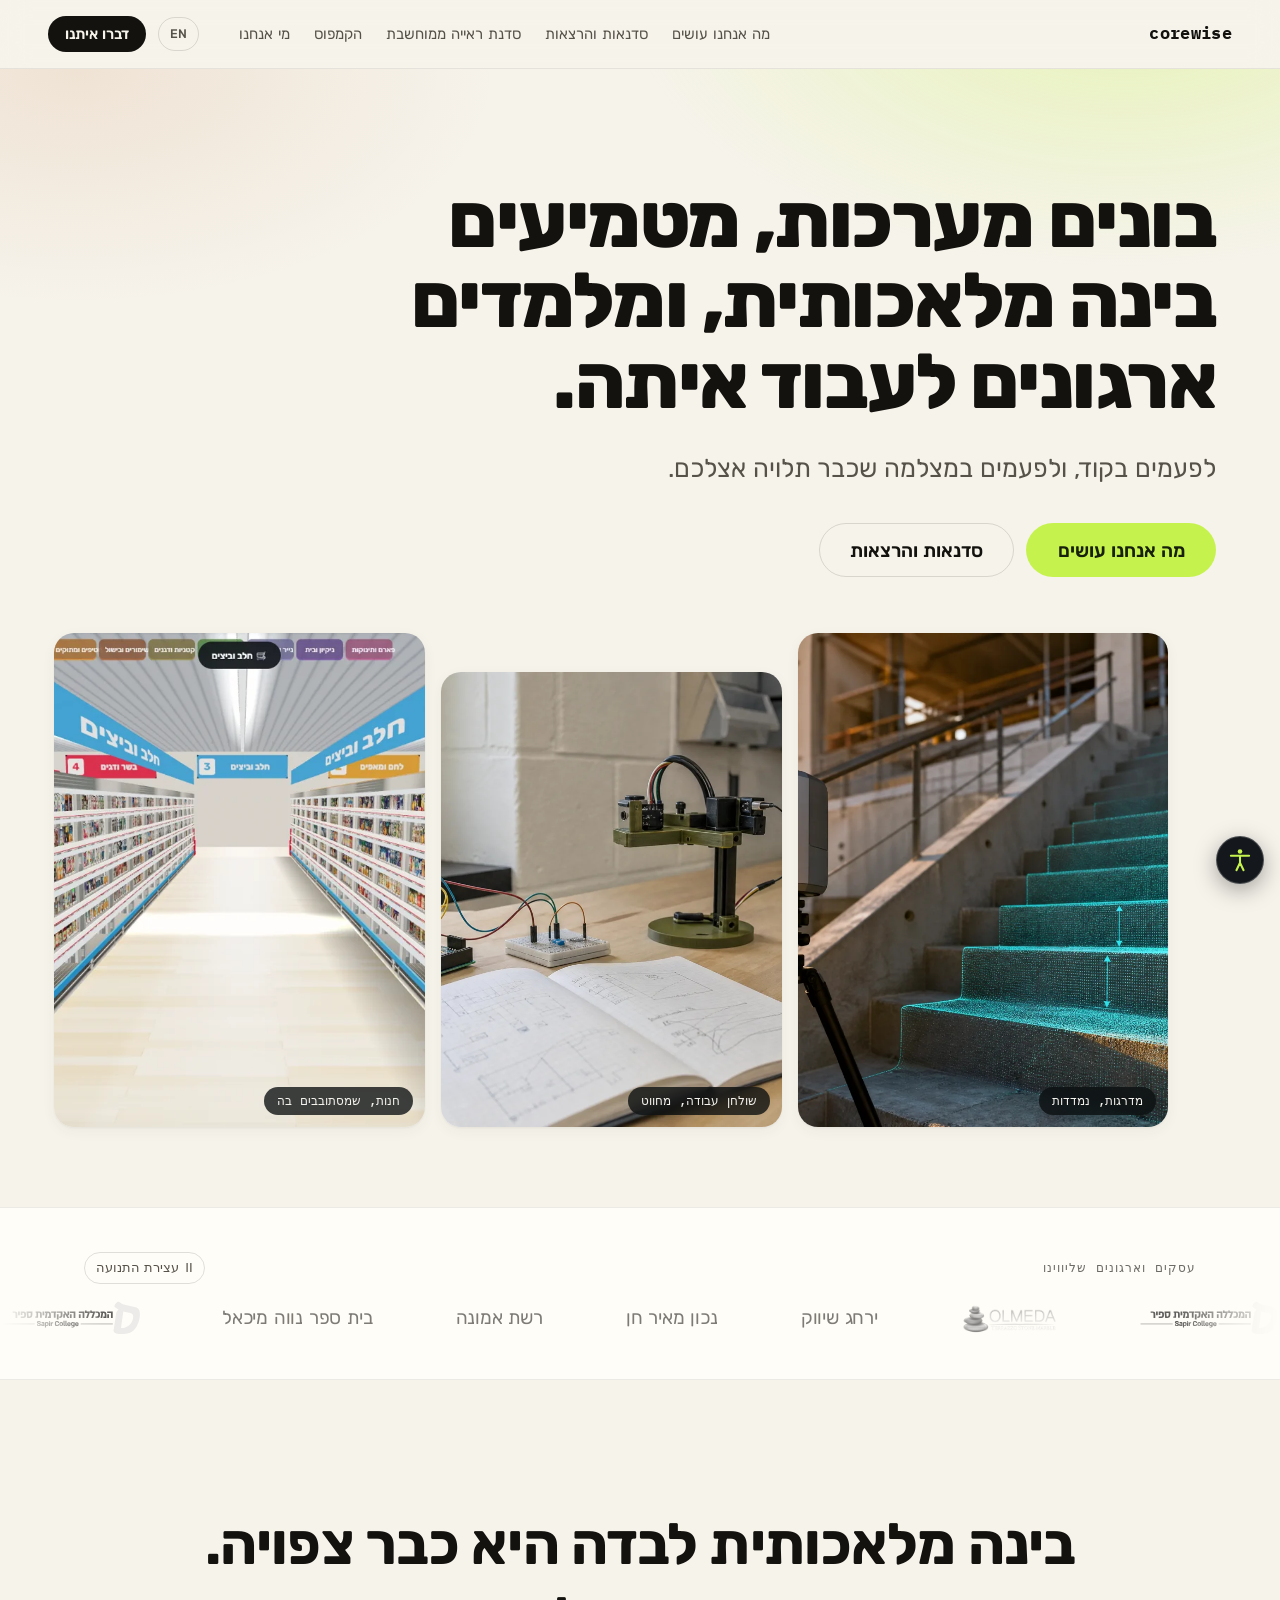
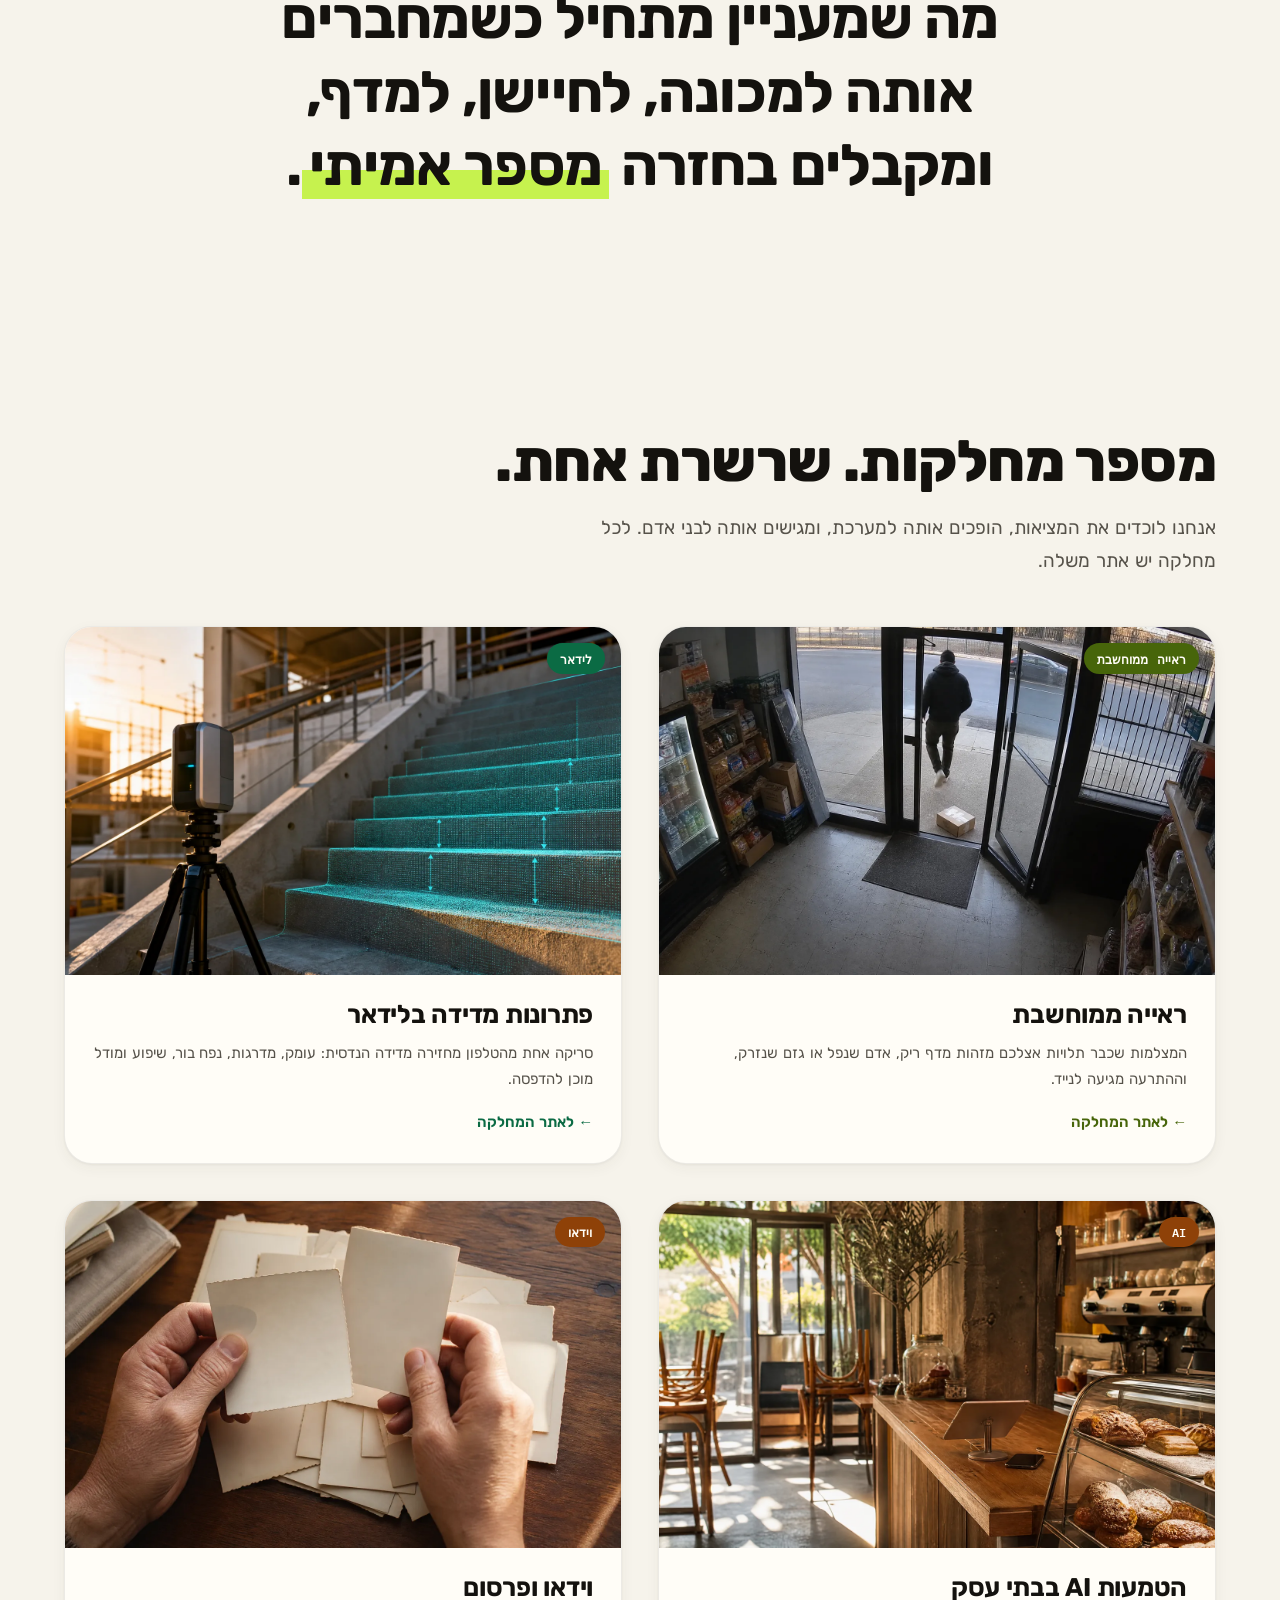
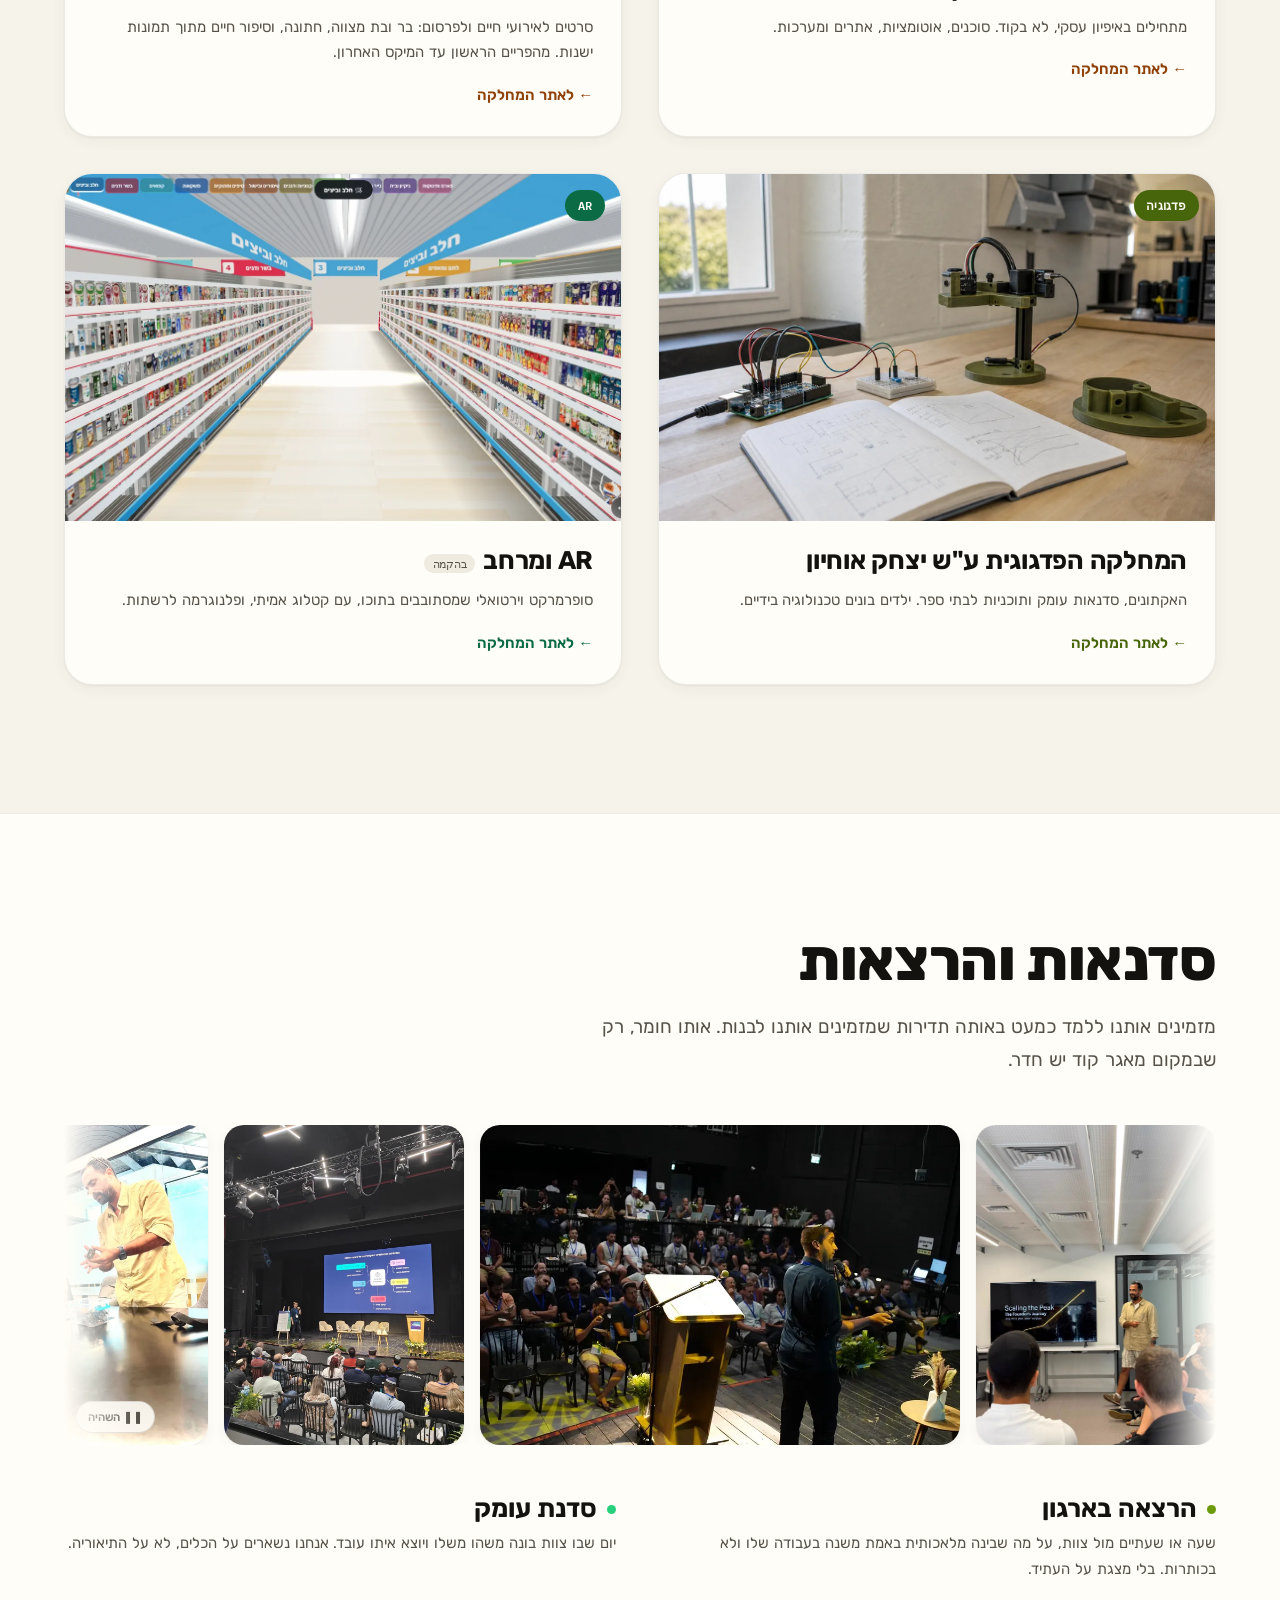
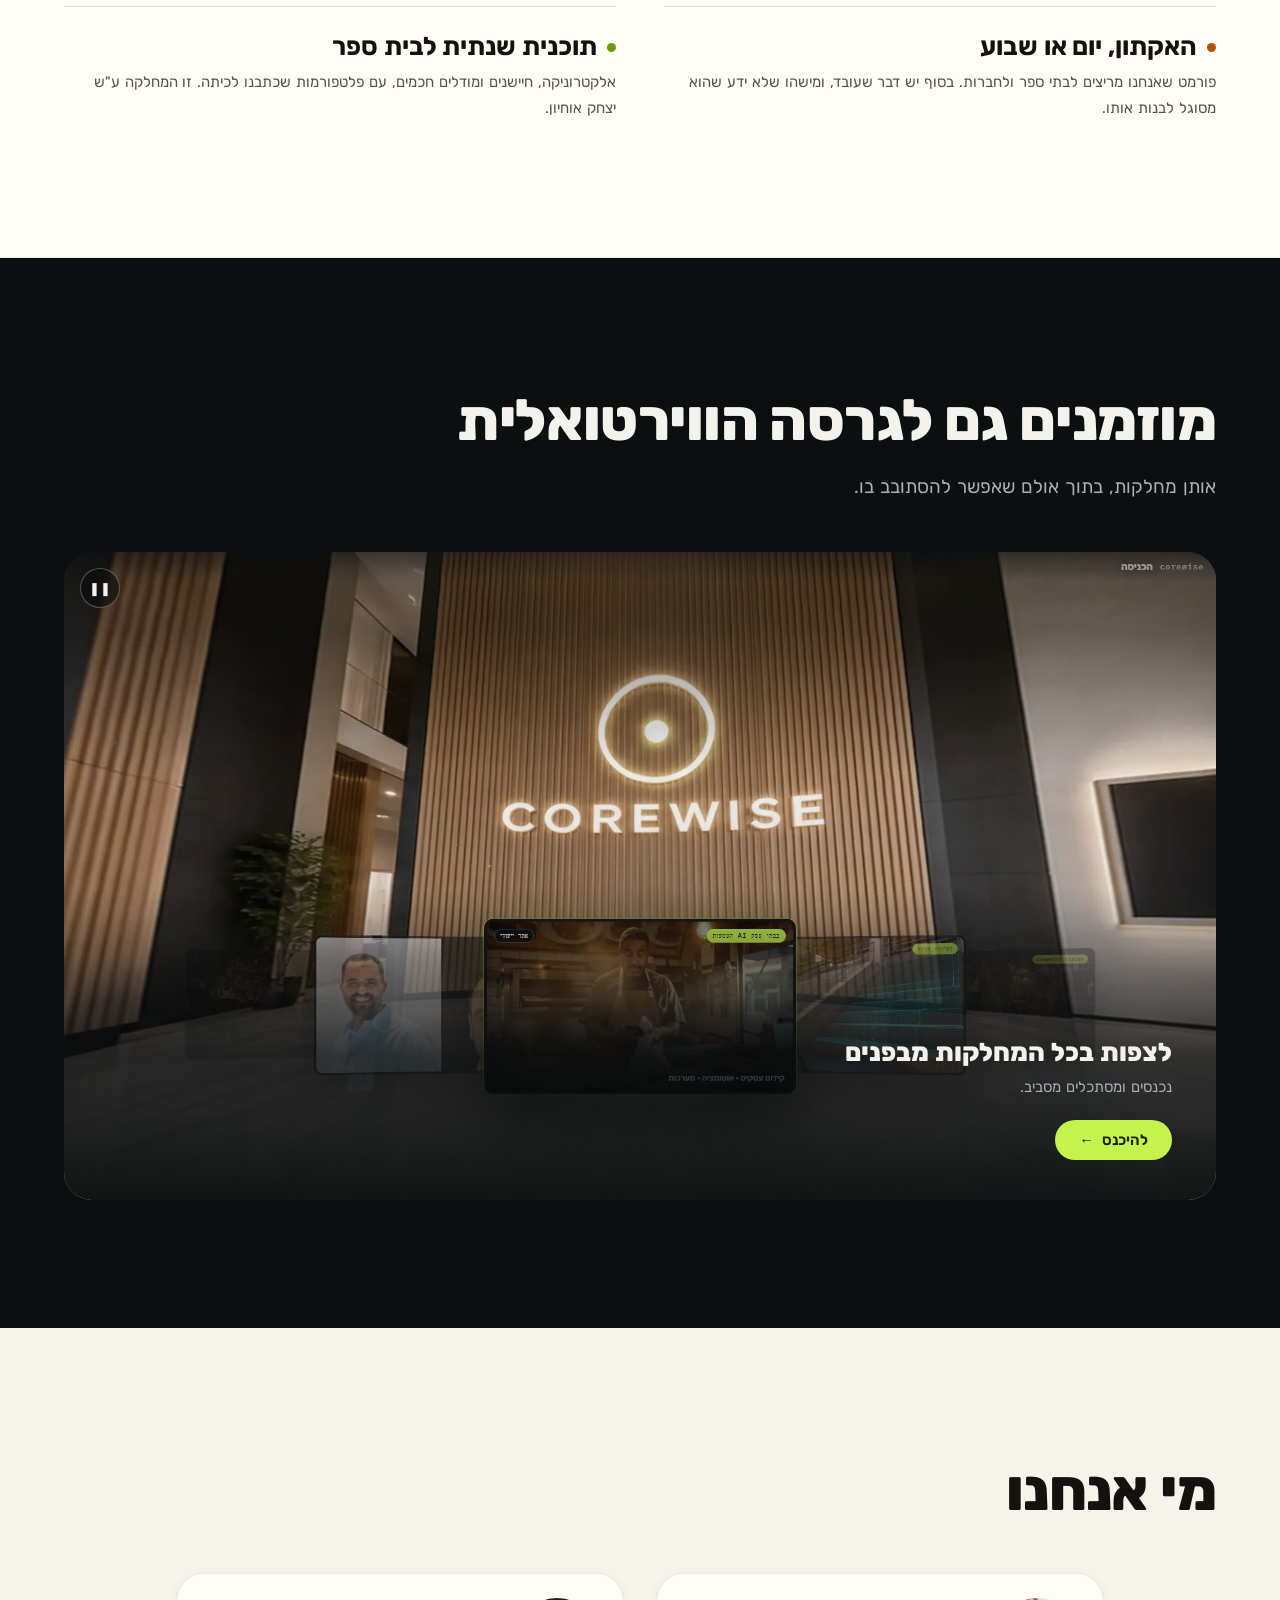
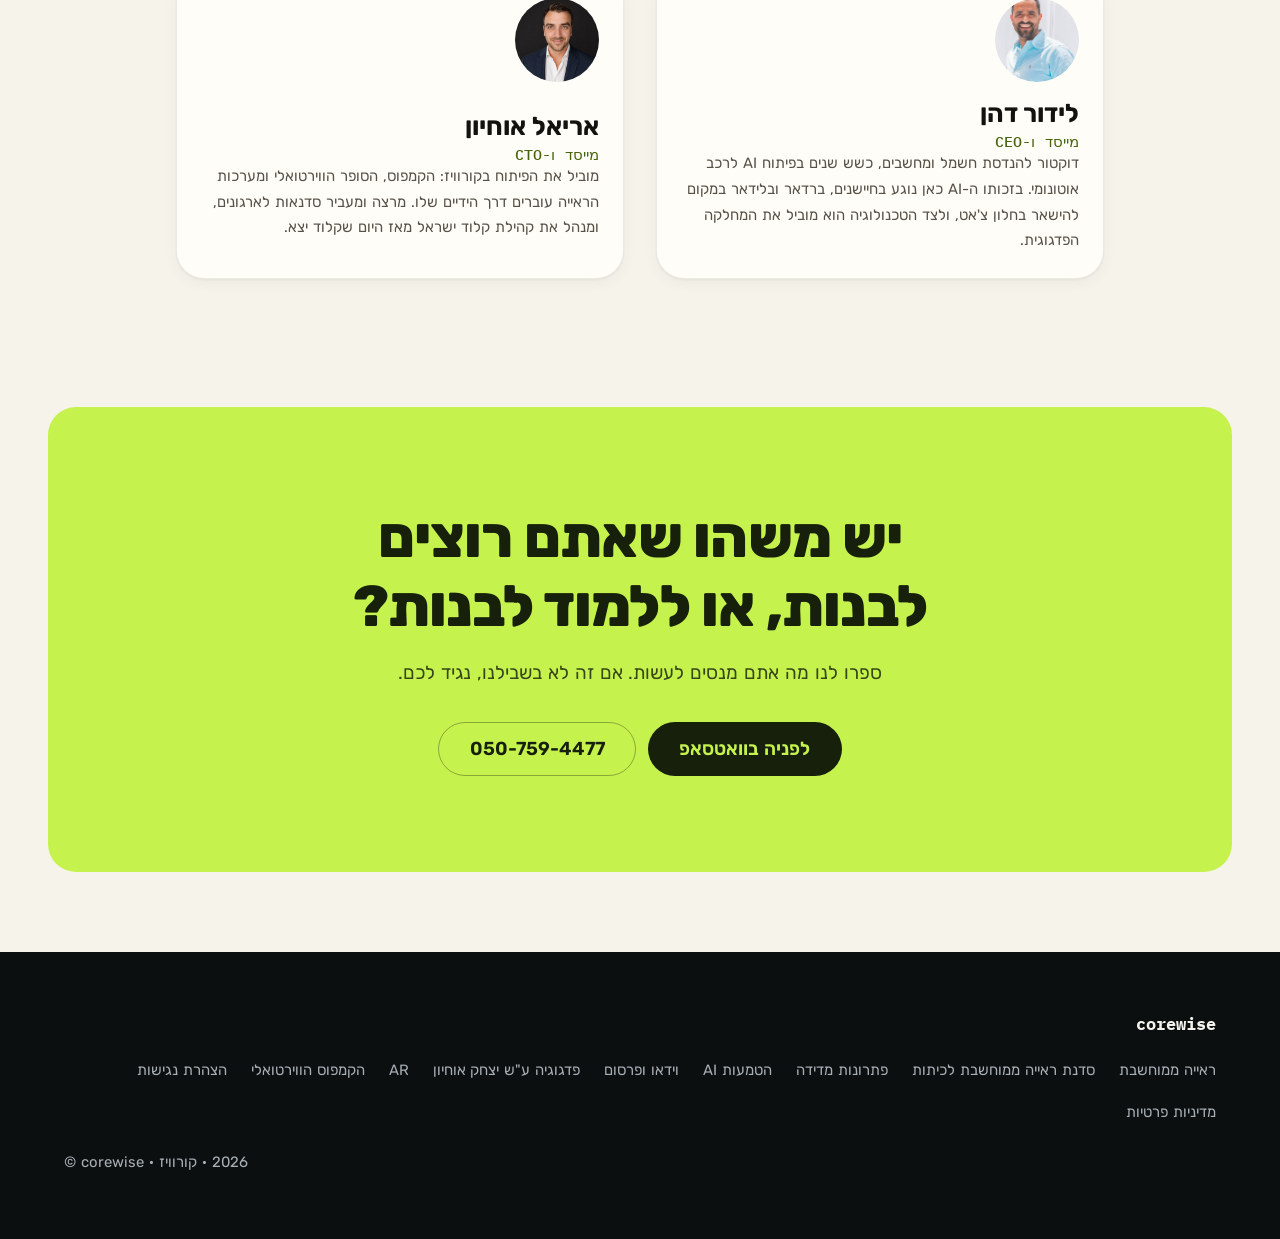
==== commit a7741c7c: "Link the vision workshop page from the home nav and footer Co-Authored-By: Claude Opus 5.5 <noreply@" ====
--- a/index.html
+++ b/index.html
@@ -35,6 +35,7 @@
   <nav class="top__nav" aria-label="ניווט ראשי" data-en-aria-label="Main navigation">
     <a href="#work" data-en="What we do">מה אנחנו עושים</a>
     <a href="#learn" data-en="Workshops">סדנאות והרצאות</a>
+    <a href="/vision-workshop/" data-en="CV workshop">סדנת ראייה ממוחשבת</a>
     <a href="#built" data-en="The campus">הקמפוס</a>
     <a href="#who" data-en="Who we are">מי אנחנו</a>
   </nav>
@@ -280,6 +281,7 @@
     <span class="foot__brand">corewise</span>
     <nav class="foot__nav" aria-label="אתרי המחלקות" data-en-aria-label="Department sites">
       <a href="/vision/" data-en="Computer vision">ראייה ממוחשבת</a>
+      <a href="/vision-workshop/" data-en="Computer vision workshop">סדנת ראייה ממוחשבת לכיתות</a>
       <a href="/measure/" data-en="LiDAR measurement">פתרונות מדידה</a>
       <a href="/ai/" data-en="AI in businesses">הטמעות AI</a>
       <a href="/video/" data-en="Video">וידאו ופרסום</a>
